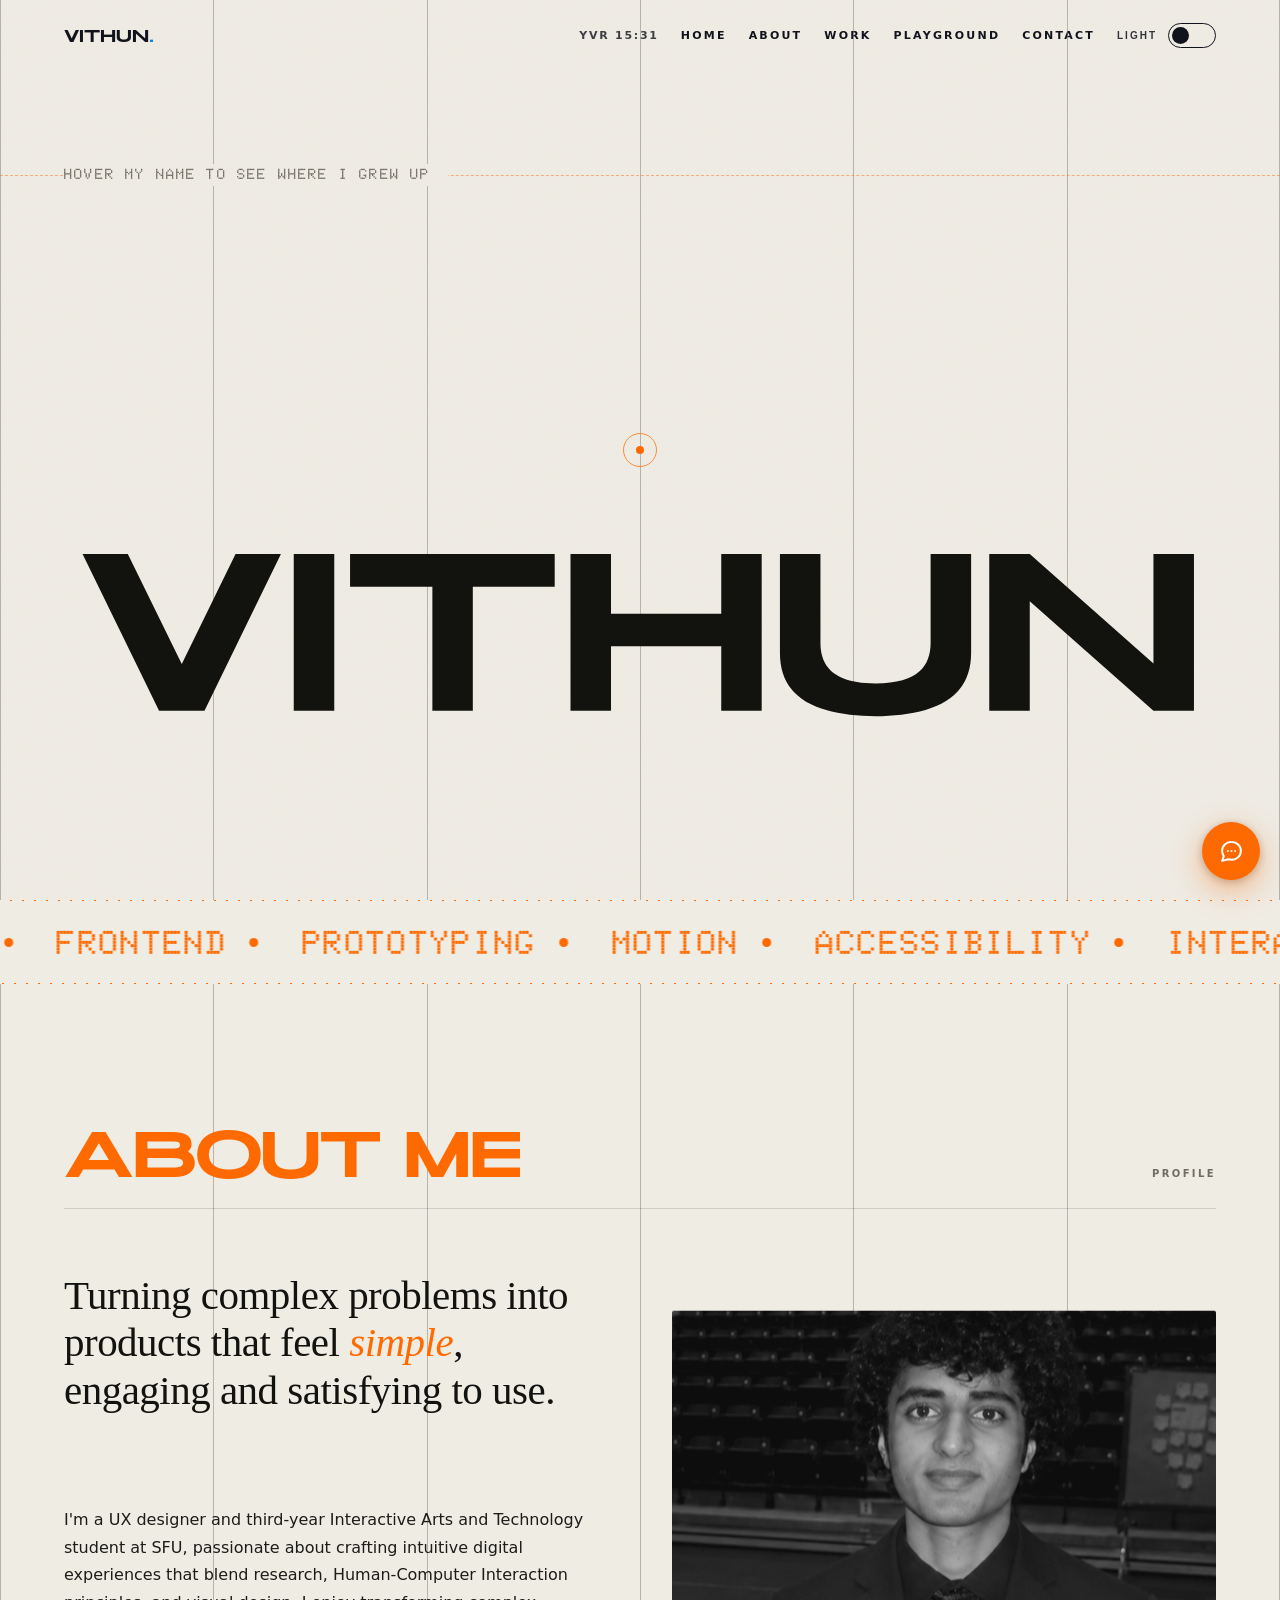
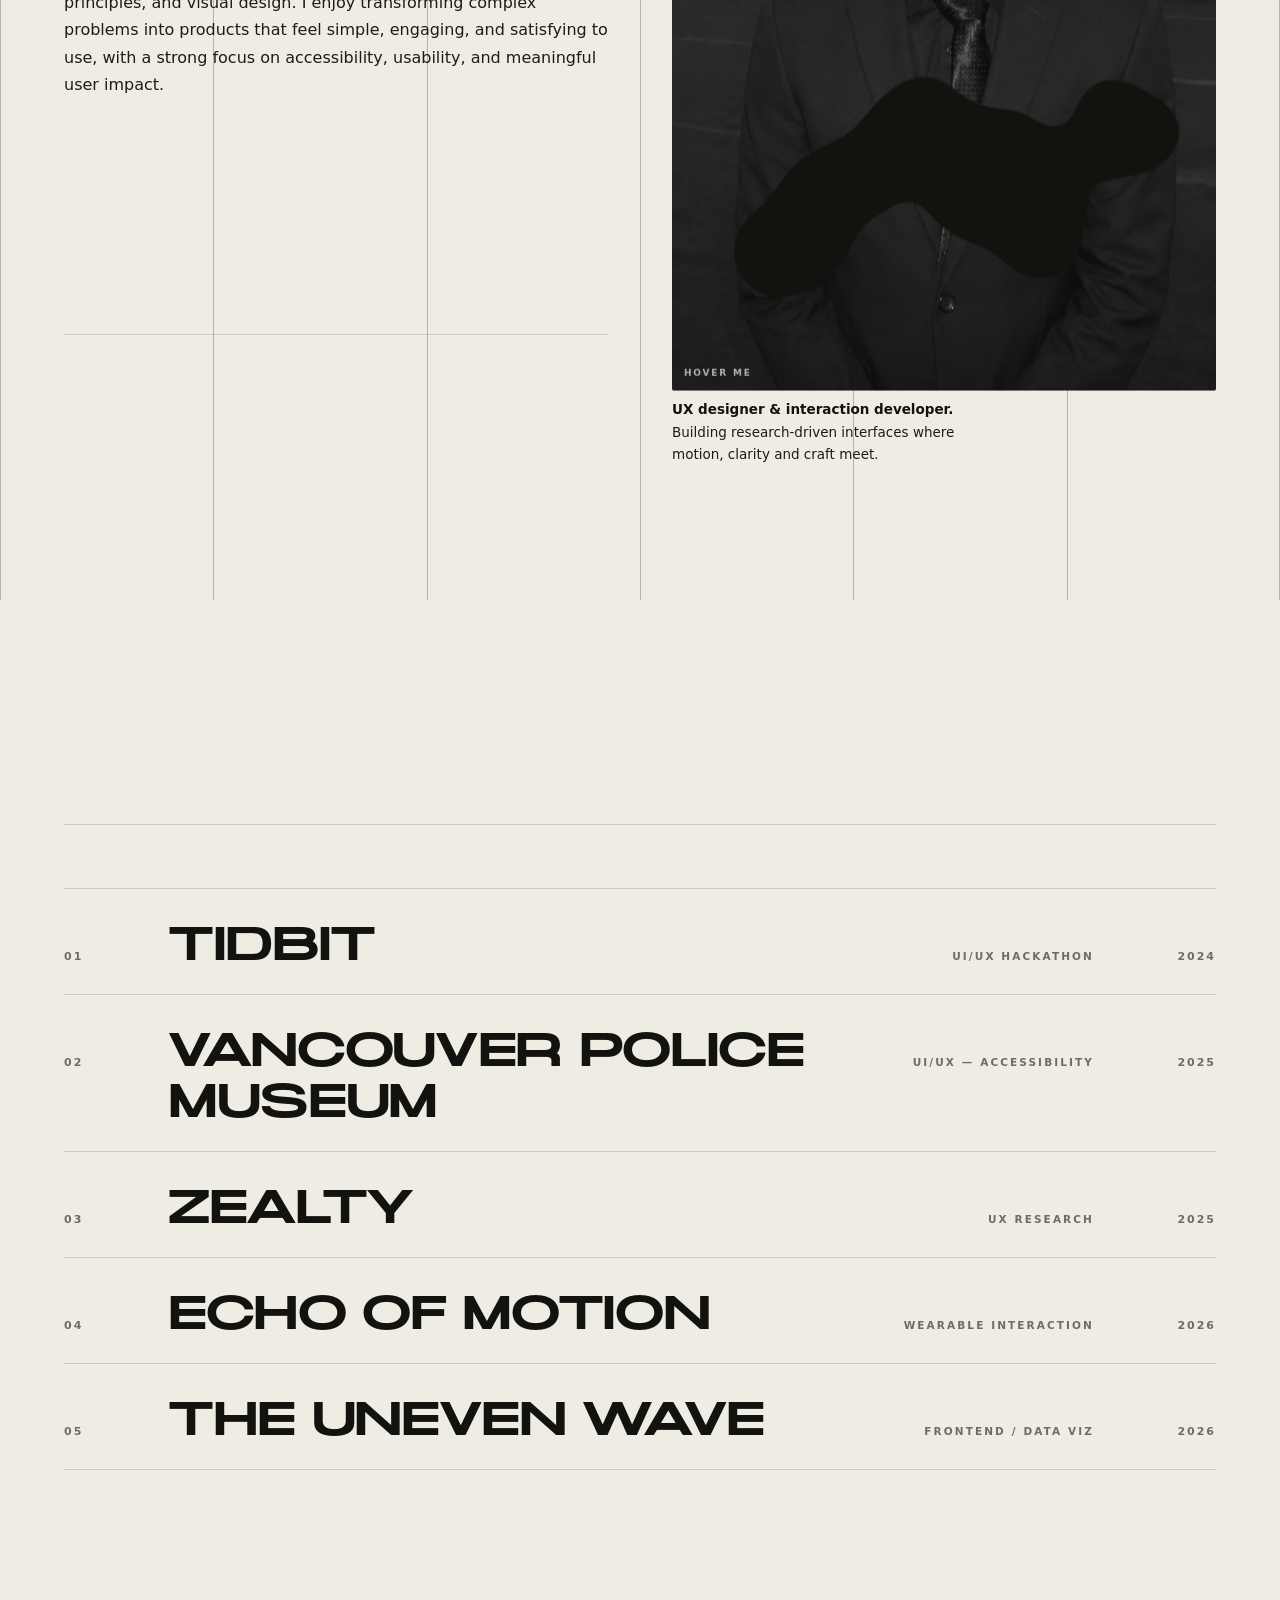
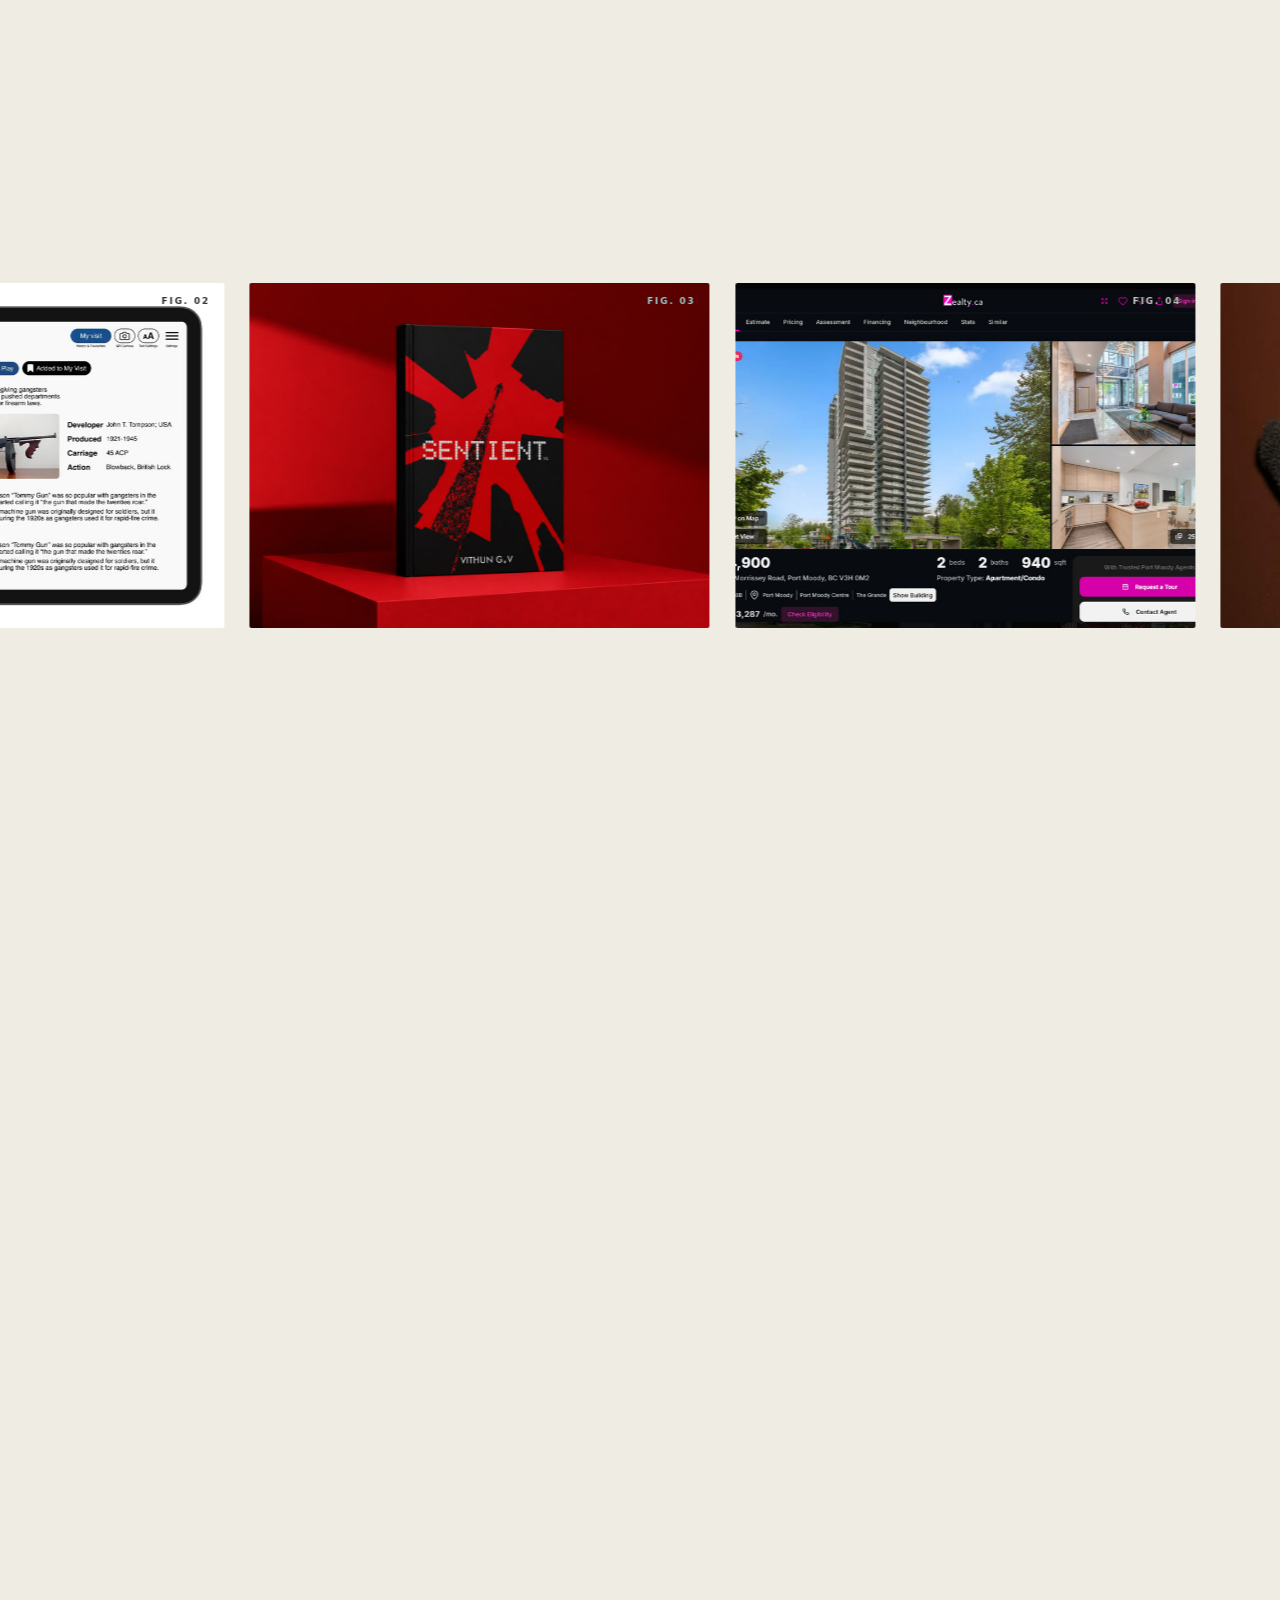
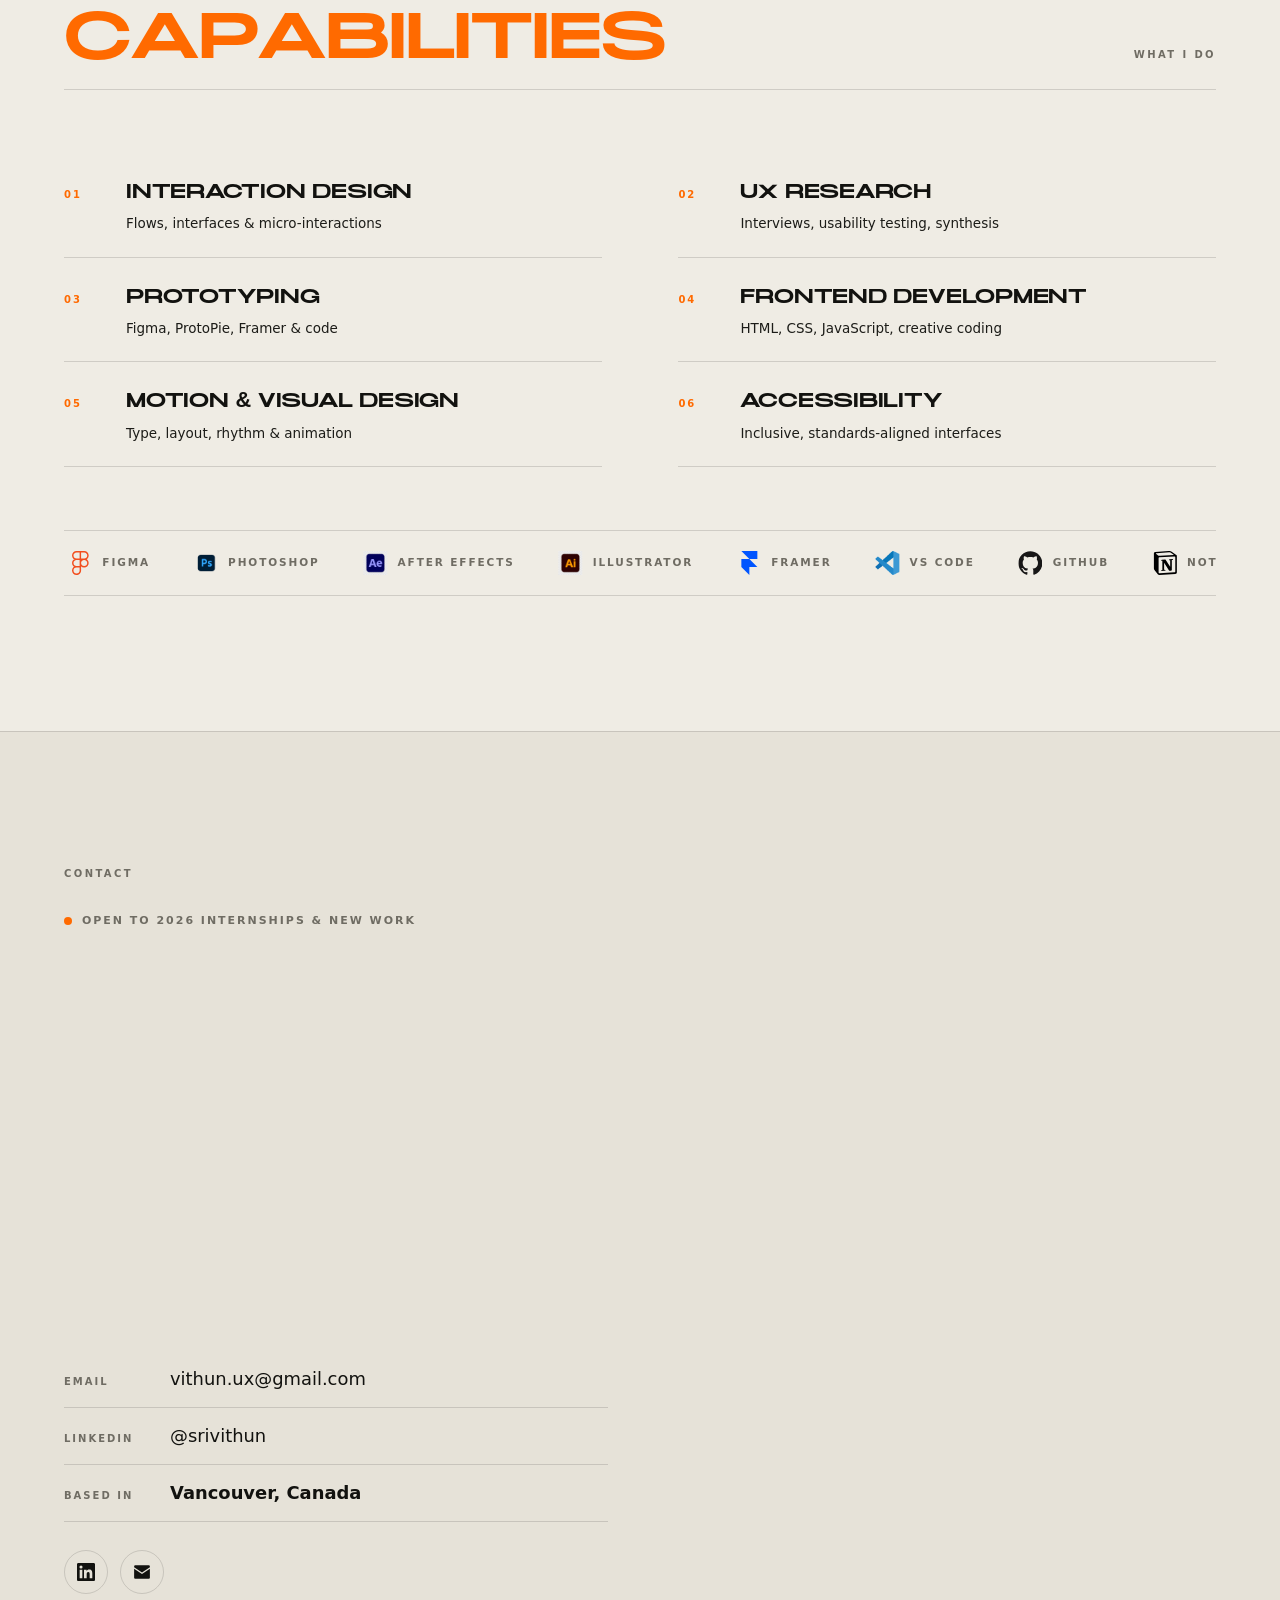
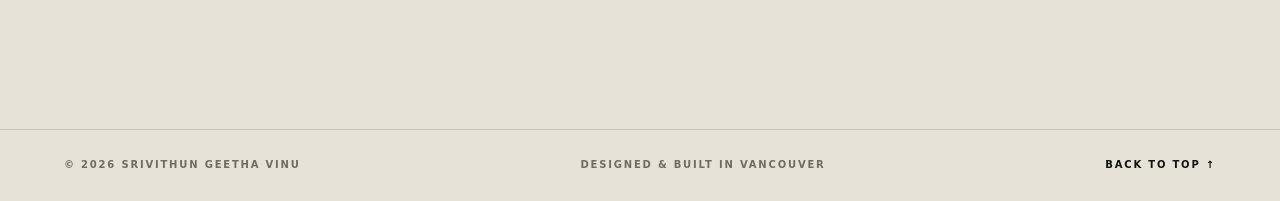
==== index.html @ 8908ad44 "Portfolio" ====
<!DOCTYPE html>
<html lang="en">
<head>
<meta charset="UTF-8">
<meta name="viewport" content="width=device-width,initial-scale=1,viewport-fit=cover">
<title>Vithun — UX Designer & Interaction Developer</title>
<meta name="description" content="Srivithun Geetha Vinu — UX designer and interaction developer based in Vancouver. Research-driven interfaces, motion, and frontend.">
<meta property="og:type" content="website">
<meta property="og:title" content="Vithun — UX Designer & Interaction Developer">
<meta property="og:description" content="Research-driven interfaces where motion, clarity and craft meet. Selected work, case studies and a short film.">
<meta property="og:image" content="th-VPMD.jpg">
<meta property="og:site_name" content="Vithun">
<meta name="twitter:card" content="summary_large_image">
<meta name="twitter:title" content="Vithun — UX Designer & Interaction Developer">
<meta name="twitter:description" content="Research-driven interfaces where motion, clarity and craft meet.">
<meta name="twitter:image" content="th-VPMD.jpg">
<link rel="preconnect" href="https://api.fontshare.com" crossorigin>
<link rel="preconnect" href="https://fonts.googleapis.com">
<link rel="preconnect" href="https://fonts.gstatic.com" crossorigin>
<link href="https://api.fontshare.com/v2/css?f[]=satoshi@400,500,700,900&f[]=zodiak@400,401&display=swap" rel="stylesheet">
<link href="https://fonts.googleapis.com/css2?family=Doto:wght@500;700;900&display=swap" rel="stylesheet">
<script>
/* Touch devices get the dedicated mobile build.
   Add ?force to the URL to stay on this build regardless (handy for previewing). */
if(!/[?&]force\b/.test(location.search)&&
   (matchMedia('(pointer:coarse)').matches||innerWidth<=760))location.replace('mobile.html'+location.hash);
</script>
<script src="motion.js"></script>
<script src="theme.js"></script>
<script src="softscroll.js"></script>
<script src="portrait-src.js"></script>
<script src="halftone.js" defer></script>
<!-- warm the sibling pages so the hop between them is as short as possible -->
<link rel="prefetch" href="about.html"><link rel="prefetch" href="work.html">
<style>
@font-face{font-family:'Humanism';src:url('fonts/humanism-bolddemo.otf') format('opentype');font-weight:700;font-display:swap}

:root{
  --paper:#EFECE4; --paper-2:#E6E2D8; --paper-3:#DCD7CB;
  --ink:#12120F; --ink-2:#1C1C18; --muted:#6F6C63;
  --rule:rgba(18,18,15,.14);
  --panel-bg:#12120F; --panel-fg:#EFECE4; --panel-rule:rgba(239,236,228,.16); --panel-muted:#8D8A80;
  --accent:#FF6A00; --accent-soft:rgba(255,106,0,.14); --orange:#FF6A00;
  --on-accent:#12120F;
  --ease:cubic-bezier(.16,1,.3,1);
  --ease-io:cubic-bezier(.65,0,.35,1);
  --pad:clamp(20px,5vw,88px);
}
html.dark{
  --paper:#111110; --paper-2:#171714; --paper-3:#232320;
  --ink:#EDEAE2; --ink-2:#D6D2C8; --muted:#8E8A80;
  --rule:rgba(237,234,226,.15);
  --panel-bg:#080807; --panel-fg:#EDEAE2; --panel-rule:rgba(237,234,226,.14); --panel-muted:#87847B;
}
html,body,section,footer,.ticker{transition:background-color .55s ease,color .55s ease}
*{margin:0;padding:0;box-sizing:border-box}
html{-webkit-text-size-adjust:100%}
/* NB: no `scroll-behavior:smooth` here — it fights the JS soft-scroll below,
   which sets the scroll position every frame, and causes drift/jitter.      */
html,body{transition:background-color .5s ease,color .5s ease}

/* ---------------- base ---------------- */
body{background:var(--paper);color:var(--ink);font-family:'Satoshi','Inter',system-ui,sans-serif;
  font-weight:500;line-height:1.45;-webkit-font-smoothing:antialiased;overflow-x:clip}
body.lock{overflow:hidden;padding-right:var(--sbw,0px)}
img{display:block;max-width:100%}
a{color:inherit;text-decoration:none}
::selection{background:var(--accent);color:#12120F}
section{position:relative}
footer{display:flex;flex-wrap:wrap;gap:18px;justify-content:space-between;
  padding:28px var(--pad);background:var(--paper-2);color:var(--muted);
  border-top:1px solid var(--rule)}
footer span{font-size:10px;letter-spacing:.18em;text-transform:uppercase;font-weight:700}
footer a{color:var(--ink)}

/* ---------------- playground shell ----------------
   Without this the panel has no position and no clip, so it renders inline at
   the top of the document and sits open over the hero for ever. */
#pg{position:fixed;inset:0;z-index:460;background:var(--paper);color:var(--ink);
  pointer-events:none;overflow:hidden;
  clip-path:inset(100% 0 0 0);
  transition:clip-path .72s cubic-bezier(.76,0,.24,1)}
#pg.on{clip-path:inset(0 0 0 0);pointer-events:auto}
#pgCanvas,.pg-top{opacity:0;transform:translateY(20px);
  transition:opacity .5s var(--ease),transform .65s var(--ease)}
#pg.on #pgCanvas,#pg.on .pg-top{opacity:1;transform:none;transition-delay:.14s}
@media (prefers-reduced-motion:reduce){html:not(.motion-full) #pg{transition:opacity .2s ease;clip-path:none;opacity:0}html:not(.motion-full) #pg.on{opacity:1}}

/* ---------------- menu shell ---------------- */
#menu{position:fixed;inset:0;z-index:390;background:var(--panel-bg);color:var(--panel-fg);
  display:flex;flex-direction:column;justify-content:center;gap:2px;
  padding:calc(var(--pad) + env(safe-area-inset-top)) var(--pad) var(--pad);
  clip-path:inset(0 0 100% 0);pointer-events:none;
  transition:clip-path .72s cubic-bezier(.76,0,.24,1)}
#menu a{display:flex;align-items:baseline;gap:16px;
  font-family:'Humanism',sans-serif;font-weight:700;text-transform:uppercase;
  font-size:clamp(38px,7vw,78px);line-height:1.04;letter-spacing:-.03em;
  opacity:0;transform:translateY(26px);
  transition:opacity .5s var(--ease),transform .6s var(--ease)}
#menu a em{font-style:normal;font-size:11px;letter-spacing:.2em;color:var(--accent);flex:none}

/* ---------------- ticker ----------------
   One row, not three: the three .tk tracks are siblings that have to sit side by
   side so the marquee can loop seamlessly. The dotted rules ride the same
   offset the script writes into --dotA / --dotB. */
.ticker{position:relative;display:flex;overflow:hidden;padding:18px 0;background:var(--paper);
  background-image:
    repeating-linear-gradient(90deg,var(--accent) 0 2px,transparent 2px 12px),
    repeating-linear-gradient(90deg,var(--accent) 0 2px,transparent 2px 12px);
  background-size:200% 1px,200% 1px;
  background-position:var(--dotA,0) top,var(--dotB,0) bottom;
  background-repeat:no-repeat}

/* ---------------- the city label beside the hero prompt ---------------- */
/* pushed to the far end of the row, so the rule runs between the prompt and
   the place rather than trailing off after both */
.fl-now{position:relative;z-index:2;margin-left:auto;background:var(--paper);padding:0 0 0 18px;
  font-family:'Satoshi','Inter',system-ui,sans-serif;font-weight:700;
  font-size:clamp(11px,1.05vw,14px);letter-spacing:.18em;text-transform:uppercase;color:var(--accent);
  white-space:nowrap;opacity:0;transform:translateY(4px);
  transition:opacity .45s var(--ease),transform .45s var(--ease)}
.fl-now.on{opacity:1;transform:none}

/* ---------------- headings: the per-letter rise ----------------
   splitLetters() wraps each word in .wd and each character in .ch with a
   staggered delay. The word is the mask; the letters climb out of it, so the
   heading itself must not also fade in as a block. */
.sec-head h2 .wd,.ct-big .wd{display:inline-block;overflow:hidden;vertical-align:top;white-space:nowrap}
.sec-head h2 .ch,.ct-big .ch{display:inline-block;transform:translateY(108%);
  transition:transform .9s var(--ease)}
.sec-head h2.rv,.ct-big.rv{opacity:1;transform:none}
.sec-head h2.rv.in .ch,.ct-big.rv.in .ch{transform:none}
@media (prefers-reduced-motion:reduce){html:not(.motion-full) .sec-head h2 .ch,html:not(.motion-full) .ct-big .ch{transform:none}}

/* ==========================================================================
   REBUILT. This block was lost to a bad regex during the colour-mode removal
   and has been written back from the surviving markup, the responsive
   overrides further down (which document the desktop values they replace),
   and the header rules that still existed verbatim in about.html.
   ========================================================================== */

/* ---------------- grain, cursor ---------------- */
#grain{position:fixed;inset:0;z-index:9500;pointer-events:none;opacity:.038;mix-blend-mode:multiply;
  background-image:url("data:image/svg+xml,%3Csvg xmlns='http://www.w3.org/2000/svg' width='140' height='140'%3E%3Cfilter id='n'%3E%3CfeTurbulence type='fractalNoise' baseFrequency='.85' numOctaves='3'/%3E%3C/filter%3E%3Crect width='140' height='140' filter='url(%23n)'/%3E%3C/svg%3E")}
html.dark #grain{mix-blend-mode:screen;opacity:.05}
#cur,#curRing{position:fixed;top:0;left:0;z-index:9600;pointer-events:none;border-radius:50%;
  will-change:transform}
#cur{width:8px;height:8px;background:var(--accent);
  transition:width .3s var(--ease),height .3s var(--ease),background .3s}
#curRing{width:34px;height:34px;border:1px solid var(--accent);opacity:.75;
  transition:width .45s var(--ease),height .45s var(--ease),opacity .3s,border-color .3s}
#cur.lg{width:12px;height:12px}
#curRing.lg{width:62px;height:62px;opacity:1}
#cur.txt{width:0;height:0}
#curRing.txt{width:74px;height:74px;background:var(--accent);border-color:transparent;opacity:1}
#curRing.txt::after{content:attr(data-t)}
#cur.txt::after{content:attr(data-t);position:absolute;left:50%;top:50%;transform:translate(-50%,-50%);
  font-size:10px;letter-spacing:.16em;text-transform:uppercase;font-weight:700;color:#12120F;
  mix-blend-mode:normal;white-space:nowrap}
@media (hover:none),(max-width:760px){#cur,#curRing{display:none}}

/* ---------------- preloader ---------------- */
#pre{position:fixed;inset:0;z-index:9800;background:var(--panel-bg);color:var(--panel-fg);
  display:flex;align-items:flex-end;justify-content:space-between;gap:clamp(16px,4vw,60px);
  padding:clamp(22px,5vw,60px);overflow:hidden;
  transition:clip-path .8s cubic-bezier(.76,0,.24,1),opacity .42s ease .3s}
#pre.done{clip-path:inset(0 0 100% 0);opacity:0;pointer-events:none}
/* The loader is the fill. Orange rises from the floor of the screen in step
   with the percentage, rather than a hairline creeping along the bottom.

   The type sits over it in the accent with mix-blend-mode:difference, which is
   what makes it invert as the fill passes: orange against the dark ground
   above the line, black against the orange below it. Difference of the accent
   with itself is black, and with the near-black panel it is very nearly the
   accent again, so one colour covers both states with no scripting. */
#preFill{position:absolute;left:0;right:0;bottom:0;height:0;background:var(--accent);z-index:0;
  transition:height .3s cubic-bezier(.3,.8,.35,1)}
#pre .pname,#pre .pct{position:relative;z-index:1;
  color:var(--accent);mix-blend-mode:difference}
/* Set enormous and allowed to run off both edges, so what you see while it
   loads is a fragment of letterforms rather than a word. */
#pre .pname{font-family:'Humanism',sans-serif;font-weight:700;text-transform:uppercase;
  font-size:clamp(96px,21vw,300px);line-height:.78;letter-spacing:-.045em;
  display:flex;overflow:hidden;
  margin-left:calc(var(--pad) * -1);margin-right:calc(var(--pad) * -1);
  white-space:nowrap}
#pre .pname span{display:inline-block;transform:translateY(106%);
  transition:transform .8s var(--ease)}
#pre.in .pname span{transform:none}
#pre .pct{font-family:'Humanism',sans-serif;font-weight:700;
  font-size:clamp(38px,8vw,96px);line-height:.9;letter-spacing:-.03em;
  font-variant-numeric:tabular-nums}

/* ---------------- header, nav, menu ---------------- */
header{position:fixed;top:0;left:0;right:0;z-index:400;display:flex;align-items:center;
  justify-content:space-between;padding:22px var(--pad);mix-blend-mode:difference;color:#fff}
header .brand{font-family:'Humanism',sans-serif;font-weight:700;font-size:19px;text-transform:uppercase;
  text-decoration:none;color:inherit}
header .brand i{color:var(--accent);font-style:normal}
.navr{display:flex;align-items:center;gap:22px}
.clock{font-size:11px;letter-spacing:.16em;text-transform:uppercase;font-weight:700;opacity:.8;font-variant-numeric:tabular-nums}
.navlink{font-size:11px;letter-spacing:.2em;text-transform:uppercase;font-weight:700;position:relative;
  padding:4px 0;text-decoration:none;color:inherit}
.navlink::after{content:"";position:absolute;left:0;bottom:0;width:0;height:1px;background:#fff;
  transition:width .45s var(--ease)}
.navlink:hover::after,.navlink[aria-current]::after{width:100%}
.tglbtn{display:inline-flex;align-items:center;gap:11px;background:none;border:none;
  padding:12px 8px 12px 12px;margin:-12px -8px -12px -12px;position:relative;z-index:2;
  cursor:pointer;color:inherit;transition:opacity .3s}
.tglbtn:hover{opacity:.65}
.tgl-mini{font-size:10px;letter-spacing:.2em;text-transform:uppercase;font-weight:700;opacity:.85}
.tgl{position:relative;display:block;width:48px;height:25px;border:1px solid currentColor;border-radius:20px;
  background:none;flex:none;overflow:hidden;transition:background .45s var(--ease)}
.tgl .knob{position:absolute;top:3px;left:3px;width:17px;height:17px;border-radius:50%;background:currentColor;
  transition:transform .55s cubic-bezier(.5,1.6,.4,1),width .3s var(--ease)}
.tglbtn:active .tgl .knob{width:24px}
html.dark .tgl .knob{transform:translateX(23px)}
html.dark .tglbtn:active .tgl .knob{transform:translateX(16px)}
.tgl-row{display:flex;align-items:center;justify-content:space-between;width:100%;margin-top:34px;
  padding-top:22px;border-top:1px solid var(--panel-rule);font-size:11px;letter-spacing:.2em;
  text-transform:uppercase;font-weight:700;color:var(--panel-fg);
  opacity:0;transform:translateY(18px);transition:opacity .5s var(--ease) .42s,transform .6s var(--ease) .42s}
#burger{display:none;width:30px;height:22px;position:relative;background:none;border:none;cursor:pointer;
  padding:0;color:inherit}
#burger span{position:absolute;left:0;right:0;height:1.5px;background:currentColor;
  transition:transform .5s var(--ease)}
#burger span:nth-child(1){top:7px}
#burger span:nth-child(2){bottom:7px}
body.menu-open #burger span:nth-child(1){transform:translateY(6px) rotate(45deg)}
body.menu-open #burger span:nth-child(2){transform:translateY(-6px) rotate(-45deg)}
body.menu-open #menu{clip-path:inset(0 0 0 0);pointer-events:auto}
body.menu-open #menu a{opacity:1;transform:none}
body.menu-open #menu a:nth-child(1){transition-delay:.16s}
body.menu-open #menu a:nth-child(2){transition-delay:.23s}
body.menu-open #menu a:nth-child(3){transition-delay:.3s}
body.menu-open #menu a:nth-child(4){transition-delay:.37s}
body.menu-open #menu a:nth-child(5){transition-delay:.44s}
body.menu-open #menu .tgl-row{opacity:1;transform:none}

/* ---------------- reveal ---------------- */
.rv{opacity:0;transform:translateY(30px);transition:opacity .9s var(--ease),transform .9s var(--ease)}
.rv.in{opacity:1;transform:none}
.rv-d1{transition-delay:.09s}.rv-d2{transition-delay:.18s}.rv-d3{transition-delay:.27s}

/* ---------------- hero ---------------- */
.hero{position:relative;min-height:100svh;display:flex;flex-direction:column;justify-content:flex-start;
  padding:clamp(110px,17vh,200px) var(--pad) clamp(46px,10vh,110px);overflow:hidden}
.namewrap{margin-top:auto}
.gridlines{position:absolute;inset:0;display:grid;grid-template-columns:repeat(6,1fr);pointer-events:none;z-index:0}
/* An absolutely positioned box paints above inline content that is not itself
   positioned, which is why the rules were sitting on top of the text. Lifting
   the content into its own layer puts them back underneath. */
.sec>*:not(.gridlines),.hero>*:not(.gridlines){position:relative;z-index:1}
/* The rules are drawn, not decorated. Each column carries a solid hairline that
   scales down from the top the first time it is seen — the hero's on load, the
   About section's as it arrives — so they read as being ruled onto the page
   rather than sitting there or sliding about. They take the ink, so they turn
   over with the theme. */
.gridlines i{position:relative;overflow:hidden;
  --gl:color-mix(in oklab,var(--ink) 26%,transparent)}
.gridlines i::after,.gridlines i:last-child::before{
  content:"";position:absolute;top:0;bottom:0;width:1px;background:var(--gl);
  transform:scaleY(0);transform-origin:top;
  transition:transform 2s cubic-bezier(.22,.85,.24,1)}
.gridlines i::after{left:0}
.gridlines i:last-child::before{right:0}
/* the columns are ruled left to right, a beat apart */
.gridlines i:nth-child(1)::after{transition-delay:0s}
.gridlines i:nth-child(2)::after{transition-delay:.12s}
.gridlines i:nth-child(3)::after{transition-delay:.24s}
.gridlines i:nth-child(4)::after{transition-delay:.36s}
.gridlines i:nth-child(5)::after{transition-delay:.48s}
.gridlines i:nth-child(6)::after{transition-delay:.6s}
.gridlines i:last-child::before{transition-delay:.72s}

/* the hero draws once the loader has cleared. #heroLines.in is the hook the
   script sets; body.lines-in lands at the same moment and is kept as a belt */
#heroLines.in i::after,#heroLines.in i:last-child::before,
body.lines-in .hero .gridlines i::after,
body.lines-in .hero .gridlines i:last-child::before{transform:scaleY(1)}

/* and About picks the same lines up and carries them down its own section */
#about .gridlines.rv{opacity:1;transform:none}
#about .gridlines.rv.in i::after,
#about .gridlines.rv.in i:last-child::before{transform:scaleY(1)}

@supports not (color:color-mix(in oklab,red 50%,blue)){
  .gridlines i{--gl:var(--rule)}
}
@media (prefers-reduced-motion:reduce){html:not(.motion-full) .gridlines i::after,html:not(.motion-full) .gridlines i:last-child::before{transition:none;transform:scaleY(1)}}
@supports not (color:color-mix(in oklab,red 50%,blue)){
  .gridlines i{--gl:var(--rule)}
}
@media (prefers-reduced-motion:reduce){html:not(.motion-full) .gridlines i{animation:none}}
/* The clip rises up its own column, and sinks back down on the way out. Slower
   leaving than arriving on purpose: a city appearing should feel quick, a city
   leaving should not snap off.

   Two things stop it reading as a rigid panel on rails. The curve is a long
   ease-out rather than the site's usual snappy one, and the footage inside
   counter-moves: the frame travels up while the picture inside it settles
   downward, which is what makes a reveal feel like it has weight.        */
.gl-img{position:absolute;inset:0;opacity:0;transform:translateY(100%);
  transition:transform .82s cubic-bezier(.19,.86,.22,1),
             opacity .42s cubic-bezier(.19,.86,.22,1)}
.gl-img video,.gl-img.blank{transform:translateY(-14%) scale(1.06);
  transition:transform .95s cubic-bezier(.19,.86,.22,1)}
.gridlines i.show .gl-img{opacity:1;transform:translateY(0);
  transition:transform .62s cubic-bezier(.19,.86,.22,1),
             opacity .26s cubic-bezier(.19,.86,.22,1)}
.gridlines i.show .gl-img video,.gridlines i.show .gl-img.blank{
  transform:translateY(0) scale(1.02);
  transition:transform .78s cubic-bezier(.19,.86,.22,1)}
.gl-inner{position:absolute;inset:0;display:block;overflow:hidden}
.gl-img video{width:100%;height:100%;object-fit:cover;display:block;filter:saturate(.9) contrast(1.02)}
.gl-img.blank{background:var(--pc,var(--paper-3))}
.hero .flight{position:relative;z-index:2;height:44px;display:flex;align-items:center;
  margin-bottom:14px}
/* full bleed: it breaks the page padding on both sides so the rule reaches
   both edges of the screen rather than stopping at the text column */
.fl-track{position:absolute;left:calc(var(--pad) * -1);right:calc(var(--pad) * -1);top:50%;height:0;
  border-top:1px dashed color-mix(in oklab,var(--accent) 48%,transparent);
  transform:scaleX(0);transform-origin:left;transition:transform 1.4s var(--ease) .3s}
@supports not (color:color-mix(in oklab,red 50%,blue)){.fl-track{border-top-color:var(--accent)}}
body.lines-in .fl-track{transform:scaleX(1)}
.fl-tag{position:relative;z-index:2;background:var(--paper);padding-right:18px;
  font-family:'Doto','Courier New',monospace;font-weight:900;
  font-size:clamp(12px,1.15vw,16px);letter-spacing:.08em;text-transform:uppercase;color:var(--muted);
  transition:opacity .45s var(--ease)}
.fl-tag.dim{opacity:0}
.namewrap{position:relative;z-index:2;width:100%}
#nameSvg{display:block;width:100%;height:auto;overflow:visible}
.nametext{font-family:'Humanism',sans-serif;font-weight:700;fill:var(--ink);
  font-size:170px;letter-spacing:-.02em}
.nametext tspan{transition:fill .45s var(--ease),opacity .6s var(--ease),transform .8s var(--ease);
  transform-box:fill-box;transform-origin:50% 100%}
.namewrap.intro .nametext tspan{opacity:0;transform:translateY(28%)}
.namewrap.intro.pop .nametext tspan{opacity:1;transform:none}
.namewrap.picking .nametext tspan{opacity:.3}
.nametext tspan.hot{opacity:1;fill:var(--accent)}
/* Not a grid. fit() measures each glyph's own box and writes left/width onto
   these buttons, so they have to be absolutely placed. As six equal columns
   they only lined up with a letter here and there, which is why hovering
   worked at the edges and the middle and nowhere else.               */
.hitrow{position:absolute;inset:0;z-index:3}
.hitrow .hit{position:absolute;background:none;border:none;padding:0;margin:0;cursor:pointer;
  -webkit-appearance:none;appearance:none}
.hitrow .hit:focus-visible{outline:3px solid var(--accent);outline-offset:-3px;border-radius:2px}

/* ---------------- ticker ---------------- */
.ticker span{display:inline-flex;align-items:center;gap:22px;
  font-family:'Doto','Courier New',monospace;font-weight:900;color:var(--accent);
  text-transform:uppercase;font-size:clamp(20px,2.6vw,34px);padding:0 22px;
  white-space:nowrap;letter-spacing:.04em}
.ticker span::after{content:"";width:9px;height:9px;border-radius:50%;background:var(--accent);flex:none}
.tk{display:flex;flex:none;will-change:transform}

/* ---------------- section frame ---------------- */
.sec{position:relative;padding:clamp(90px,15vh,180px) var(--pad)}
.sec-head{display:flex;align-items:baseline;justify-content:space-between;gap:24px;
  border-bottom:1px solid var(--rule);padding-bottom:22px;margin-bottom:clamp(40px,7vh,80px)}
.sec-head h2{font-family:'Humanism',sans-serif;font-weight:700;text-transform:uppercase;
  font-size:clamp(30px,6vw,74px);line-height:.9;letter-spacing:-.03em;color:var(--accent)}
.lbl{font-size:10px;letter-spacing:.24em;text-transform:uppercase;font-weight:700;color:var(--muted);
  flex:none}

/* ---------------- about ---------------- */
.abt-grid{display:grid;grid-template-columns:1fr 1fr;gap:clamp(30px,5vw,74px);align-items:stretch}
.abt-copy{display:flex;flex-direction:column}
.abt-copy .statement{font-family:'Zodiak','Times New Roman',serif;font-weight:400;
  font-size:clamp(26px,3.2vw,46px);line-height:1.16;margin-bottom:38px;max-width:26ch;
  letter-spacing:-.012em}
.abt-copy .statement em{font-style:italic;color:var(--accent)}
/* auto margins above the first paragraph and above the figures split the free
   space evenly, so the small copy sits centred between the two */
.abt-copy p{font-size:clamp(16px,1.25vw,19px);line-height:1.72;color:var(--ink-2);margin-bottom:22px;
  max-width:62ch}
.abt-copy p:first-of-type{margin-top:auto}
.abt-right{max-width:none}
.abt-lede{margin-top:22px;font-size:13.5px;line-height:1.65;color:var(--ink-2);max-width:34ch}
.abt-lede b{color:var(--ink)}
.figwrap{position:relative;overflow:hidden;border-radius:2px;background:var(--paper-3);aspect-ratio:4/5;
  cursor:pointer;will-change:transform}
.figwrap svg{position:absolute;left:0;right:0;top:-28%;width:100%;height:128%;display:block;will-change:transform}
/* The dot screen reads best as light dots on a dark ground, so it holds that
   in light mode too rather than flipping to dark-on-cream. */
#figDotRect{fill:var(--panel-bg)}
#figDotWrap{opacity:0}
#figDotWrap.ready{opacity:1}
#figDotWrap foreignObject{overflow:visible}
#figDotCv{display:block;width:400px;height:500px}
#figDotWrap.ready ~ #figInv{opacity:0}
#figBase{filter:grayscale(1) brightness(1.06) contrast(.9)}
#figInv{filter:grayscale(1) invert(1) brightness(1.04) contrast(.9)}
.figwrap .hint{position:absolute;left:12px;bottom:11px;z-index:3;font-size:9px;letter-spacing:.2em;
  text-transform:uppercase;font-weight:700;color:#fff;mix-blend-mode:difference;opacity:.75;
  pointer-events:none;transition:opacity .4s}
.figwrap:hover .hint{opacity:0}
.figcap{display:flex;justify-content:space-between;margin-top:10px;font-size:10px;letter-spacing:.18em;
  text-transform:uppercase;color:var(--muted);font-weight:700}
/* margin-top:auto drops these to the foot of the copy column, so they fill the
   gap under the paragraphs instead of sitting tight against them */
.facts{display:grid;grid-template-columns:repeat(3,1fr);gap:clamp(18px,3vw,44px);
  margin-top:auto;padding-top:34px;border-top:1px solid var(--rule)}
.fact b{display:block;font-family:'Humanism',sans-serif;font-weight:700;
  font-size:clamp(38px,4.8vw,68px);line-height:.9;letter-spacing:-.025em;
  color:var(--accent);margin-bottom:11px}
.fact span{display:block;font-size:10px;letter-spacing:.2em;text-transform:uppercase;
  color:var(--muted);font-weight:700;line-height:1.5}

/* ---------------- work list ---------------- */
.wlist{border-top:1px solid var(--rule);transition:opacity .4s ease}
.wrow{position:relative;display:grid;grid-template-columns:78px 1fr auto 96px;gap:26px;align-items:baseline;
  padding:clamp(22px,3vh,34px) 0;border-bottom:1px solid var(--rule);text-decoration:none;color:inherit;
  transition:color .4s var(--ease)}
.swipe{position:absolute;left:calc(var(--pad) * -1);right:calc(var(--pad) * -1);top:0;bottom:0;z-index:0;
  background:var(--pc,var(--accent));opacity:0;transform:scaleY(.4);transform-origin:bottom;
  transition:opacity .5s var(--ease),transform .5s var(--ease)}
/* the row fills with the project's own colour and the type is knocked out of
   it in the page's ink, so it flips with the theme */
.wrow.hot .swipe,.wrow.kbon .swipe{opacity:1;transform:none}
/* --pcink is worked out per project from its own colour, so the title is
   legible on its own fill in either theme rather than following the page ink
   and going pale-on-pale in dark mode. */
.wrow.hot,.wrow.kbon{color:var(--pcink,#12120F)}
.wrow.hot .wnum,.wrow.hot .wcat,.wrow.hot .wyear,
.wrow.kbon .wnum,.wrow.kbon .wcat,.wrow.kbon .wyear{color:inherit;opacity:.72}
.wrow>*:not(.swipe){position:relative;z-index:1}
.wnum{font-size:11px;letter-spacing:.2em;font-weight:700;color:var(--muted)}
.wname{font-family:'Humanism',sans-serif;font-weight:700;text-transform:uppercase;
  font-size:clamp(26px,4.2vw,58px);line-height:.95;letter-spacing:-.025em;
  transition:color .4s var(--ease),transform .5s var(--ease)}
.wrow.hot .wname,.wrow.kbon .wname{color:inherit}
.wcat{font-size:10.5px;letter-spacing:.2em;text-transform:uppercase;font-weight:700;color:var(--muted)}
.wyear{font-size:11px;letter-spacing:.18em;font-weight:700;color:var(--muted);text-align:right}
.wmob{display:none}
.wlist.kbdim .wrow:not(.kbon){opacity:.42}
/* a pale project colour cannot carry the title on its own, so it is pulled
   toward the ink until it can. Named by the builder via isLight(). */
/* --pcink already handles the pale ones, so lightbg needs no override */
#wfloat{position:fixed;top:0;left:0;z-index:320;width:clamp(200px,20vw,300px);aspect-ratio:4/3;
  pointer-events:none;opacity:0;overflow:hidden;border-radius:3px;
  box-shadow:0 30px 70px rgba(0,0,0,.3);transition:opacity .4s ease;will-change:transform}
#wfloat.on{opacity:1}
#wfloatImg{width:100%;height:100%;object-fit:cover;display:block}

/* ---------------- horizontal gallery ---------------- */
.hscroll{position:relative;height:340vh}
.hstick{position:sticky;top:0;height:100svh;display:flex;align-items:center;overflow:hidden}
.htrack{display:flex;gap:clamp(16px,2vw,34px);padding:0 var(--pad);will-change:transform}
.hitem{position:relative;flex:none;width:min(38vw,460px);margin:0;overflow:hidden;border-radius:2px;
  background:var(--paper-3)}
.hitem img{width:100%;aspect-ratio:4/3;object-fit:cover;display:block;
  transition:transform 1s var(--ease),filter .5s var(--ease)}
.hitem.hot img{transform:scale(1.04)}
.hcap{position:absolute;left:0;right:0;bottom:0;padding:16px;z-index:2;
  font-size:11px;letter-spacing:.18em;text-transform:uppercase;font-weight:700;color:#fff;
  background:linear-gradient(transparent,rgba(0,0,0,.62));
  opacity:0;transform:translateY(8px);transition:opacity .4s var(--ease),transform .5s var(--ease)}
.hitem.hot .hcap{opacity:1;transform:none}
.hitem b{position:absolute;top:12px;right:14px;z-index:2;font-size:9px;letter-spacing:.2em;
  text-transform:uppercase;color:#fff;mix-blend-mode:difference;opacity:.8}

/* ---------------- capabilities ---------------- */
.cap-grid{display:grid;grid-template-columns:1fr 1fr;gap:0 clamp(30px,6vw,90px)}
.caprow{display:grid;grid-template-columns:44px 1fr;gap:6px 18px;align-items:baseline;
  padding:22px 0;border-bottom:1px solid var(--rule)}
.caprow em{font-style:normal;font-size:10px;letter-spacing:.2em;font-weight:700;color:var(--accent)}
.caprow h4{font-family:'Humanism',sans-serif;font-weight:700;text-transform:uppercase;
  font-size:clamp(17px,1.7vw,24px);letter-spacing:-.01em}
.caprow p{grid-column:2;font-size:13.5px;line-height:1.65;color:var(--ink-2);max-width:46ch}
.toolbar{margin-top:clamp(40px,7vh,80px);display:flex;overflow:hidden;
  border-top:1px solid var(--rule);border-bottom:1px solid var(--rule);padding:20px 0}
.tool{display:inline-flex;align-items:center;gap:10px;padding:0 22px;white-space:nowrap;flex:none}
.tool img{width:24px;height:24px;object-fit:contain;display:block}
.tool span{font-size:10.5px;letter-spacing:.18em;text-transform:uppercase;font-weight:700;color:var(--muted)}

/* ---------------- contact ---------------- */
/* these used to be a permanently dark panel, so light mode ended on a black
   block. They read from the page palette now and turn over with it. */
.sec.contact{background:var(--paper-2);color:var(--ink);border-top:1px solid var(--rule)}
.sec.contact .lbl{color:var(--muted)}
.avail{display:inline-flex;align-items:center;gap:10px;font-size:11px;letter-spacing:.18em;
  text-transform:uppercase;font-weight:700;color:var(--muted);margin-bottom:22px}
.avail .dot{width:8px;height:8px;border-radius:50%;background:var(--accent);flex:none;
  animation:pulseDot 2.4s ease-in-out infinite}
@keyframes pulseDot{0%,100%{opacity:1;transform:scale(1)}50%{opacity:.45;transform:scale(.78)}}
.ct-big{font-family:'Humanism',sans-serif;font-weight:700;text-transform:uppercase;
  font-size:clamp(46px,10vw,132px);line-height:.88;letter-spacing:-.035em;
  margin-bottom:clamp(40px,7vh,80px)}
.ct-big em{font-style:normal;color:var(--accent)}
.ct-grid{display:grid;grid-template-columns:1fr 1fr;gap:clamp(26px,5vw,70px)}
.ct-line{display:flex;align-items:baseline;gap:18px;padding:15px 0;
  border-bottom:1px solid var(--rule)}
.ct-line span{flex:none;width:88px;font-size:10px;letter-spacing:.2em;text-transform:uppercase;
  font-weight:700;color:var(--muted)}
.ct-line a,.ct-line b{font-size:clamp(15px,1.4vw,19px);color:var(--ink);text-decoration:none;
  transition:color .3s}
.ct-line a:hover{color:var(--accent)}
.socials{display:flex;gap:12px;margin-top:28px}
.soc{width:44px;height:44px;border:1px solid var(--rule);border-radius:50%;
  display:flex;align-items:center;justify-content:center;transition:background .35s,border-color .35s}
.soc svg{width:18px;height:18px;fill:var(--ink)}
.soc:hover{background:var(--accent);border-color:var(--accent)}
.soc:hover svg{fill:#12120F}
#pgCanvas{position:absolute;inset:0;touch-action:none;cursor:grab;overflow:hidden}
#pgCanvas.grabbing{cursor:grabbing}
#pgWorld{position:absolute;inset:0;transform-origin:50% 50%;will-change:transform}
.pgtile{position:absolute;top:0;left:0;will-change:transform}
.pgtile.far{z-index:1}.pgtile.mid{z-index:2}.pgtile.near{z-index:3}
.pgtile.far .pgtile-in{opacity:.72}
.pgtile.mid .pgtile-in{opacity:.9}
/* short-film panel */
.play{position:absolute;left:50%;top:50%;transform:translate(-50%,-50%);z-index:3;width:48px;height:48px;
  border-radius:50%;background:rgba(10,10,8,.5);-webkit-backdrop-filter:blur(4px);backdrop-filter:blur(4px);
  border:1px solid rgba(255,255,255,.5);transition:transform .45s var(--ease),background .35s}
.play::after{content:"";position:absolute;left:52%;top:50%;transform:translate(-50%,-50%);
  border-left:13px solid #fff;border-top:8px solid transparent;border-bottom:8px solid transparent}
.play.big{width:74px;height:74px}
.play.big::after{border-left-width:20px;border-top-width:12px;border-bottom-width:12px}
/* inside a preview the play badge is the button, so it has to take clicks itself */
.prevcard .play.big{pointer-events:auto;cursor:pointer;display:block;
  transition:transform .35s var(--ease),background .3s}
.prevcard .play.big:hover{transform:translate(-50%,-50%) scale(1.09);background:var(--accent)}
.pgtile.film:hover .play{transform:translate(-50%,-50%) scale(1.12);background:var(--accent)}
.prevcard.filmcard .go{display:inline-flex;align-items:center;text-decoration:none}
/* novel panel */
.prevcard.bookcard .shot{background:#14121c;display:flex;flex-direction:column;justify-content:center;
  gap:12px;padding:20px;overflow:auto}
.prevcard.bookcard .shot figure{display:flex;flex-direction:column;gap:7px}
.prevcard.bookcard .shot img{width:100%;height:auto;object-fit:contain;border-radius:2px;
  box-shadow:0 14px 34px rgba(0,0,0,.5)}
.prevcard.bookcard .shot figcaption{font-size:8.5px;letter-spacing:.2em;text-transform:uppercase;
  font-weight:700;color:rgba(255,255,255,.42)}
.prevcard.bookcard .synopsis{max-height:30vh;overflow:auto;padding-right:6px}
.prevcard.bookcard .synopsis p{font-size:13.5px;line-height:1.62}
.prevcard.bookcard .synopsis p+p{margin-top:11px}
.prevcard.bookcard .covernote{font-size:11px;line-height:1.5;color:var(--panel-fg);opacity:.75;
  border-left:2px solid var(--pc,var(--accent));padding-left:11px;max-height:none;overflow:visible}
.soon{display:inline-flex;align-items:center;gap:10px;margin-top:6px;align-self:flex-start;
  border:1px solid var(--panel-rule);border-radius:60px;padding:12px 22px;
  font-size:10px;letter-spacing:.16em;text-transform:uppercase;font-weight:700;color:var(--panel-fg)}
.soon i{width:7px;height:7px;border-radius:50%;background:var(--pc,var(--accent));flex:none}
.pgtile-in{position:relative;width:100%;height:100%;overflow:hidden;border-radius:3px;background:var(--paper-3);
  transition:transform .55s var(--ease),box-shadow .55s var(--ease),opacity .5s var(--ease);will-change:transform}
.pgtile img{width:100%;height:100%;object-fit:cover;display:block;filter:saturate(1.06);
  transition:filter .6s var(--ease),transform 1s var(--ease);transform:scale(1.05)}
.pgtile-meta{position:absolute;left:12px;bottom:11px;right:12px;z-index:2;opacity:0;transform:translateY(8px);
  transition:opacity .45s var(--ease),transform .45s var(--ease)}
.pgtile-meta b{display:block;font-family:'Humanism',sans-serif;font-weight:700;text-transform:uppercase;
  font-size:14px;letter-spacing:.02em;color:#fff;line-height:1.1}
.pgtile-meta span{display:block;margin-top:3px;font-size:9px;letter-spacing:.2em;text-transform:uppercase;
  font-weight:700;color:var(--accent)}
.pgtile-in::after{content:"";position:absolute;inset:0;background:linear-gradient(transparent 45%,rgba(0,0,0,.72));
  opacity:0;transition:opacity .45s var(--ease);pointer-events:none}
@media (hover:hover){
  .pgtile:hover .pgtile-in{transform:scale(1.03);box-shadow:0 30px 60px rgba(0,0,0,.35);opacity:1}
  .pgtile:hover img{filter:saturate(1.18) contrast(1.04);transform:scale(1)}
  .pgtile:hover .pgtile-meta{opacity:1;transform:none}
  .pgtile:hover .pgtile-in::after{opacity:1}
}
.pg-top{position:absolute;top:22px;left:var(--pad);right:var(--pad);display:flex;justify-content:space-between;
  align-items:flex-start;gap:20px;z-index:3;pointer-events:none}
.pg-top h4{font-family:'Doto','Courier New',monospace;font-weight:900;color:var(--accent);font-size:clamp(15px,2vw,24px);
  letter-spacing:.06em;text-transform:uppercase;line-height:1.2}
.pg-top p{font-size:10px;letter-spacing:.2em;text-transform:uppercase;color:var(--muted);font-weight:700;text-align:right;line-height:2}
/* difference blending keeps it readable over whatever tile is passing under it */
/* The outer button owns the magnet and nothing else: a hover rule or an entrance
   animation writing transform here would overwrite the offset every frame, which
   is exactly why it refused to follow the cursor. The ring, the cross and the
   spin all live on the inner element, and the orange fill sits underneath in
   normal blending so it reads as orange rather than being inverted.        */
.pg-x{position:absolute;top:14px;right:calc(var(--pad) - 8px);z-index:5;width:60px;height:60px;
  border:none;background:none;border-radius:50%;padding:0;cursor:pointer;pointer-events:none;
  transform:translate3d(var(--mx,0px),var(--my,0px),0);will-change:transform}
#pg.on .pg-x{pointer-events:auto}   /* only clickable while the playground is open — it used to sit
                                       invisibly over the header and swallow clicks on the theme switch */
.pg-x::before{content:"";position:absolute;inset:6px;border-radius:50%;background:var(--accent);
  opacity:0;transform:scale(.7);
  transition:opacity .32s ease,transform .5s cubic-bezier(.22,1.3,.36,1)}
.pg-x:hover::before{opacity:1;transform:scale(1)}
.pg-x i{position:absolute;inset:6px;border-radius:50%;border:1px solid var(--rule);
  mix-blend-mode:difference;color:#fff;
  transition:transform .5s var(--ease),border-color .32s ease}
.pg-x:hover i{transform:rotate(90deg);border-color:transparent}
.pg-x i::before,.pg-x i::after{content:"";position:absolute;left:50%;top:50%;width:17px;height:1.5px;
  margin:-.75px 0 0 -8.5px;background:currentColor}
.pg-x i::before{transform:rotate(45deg)}.pg-x i::after{transform:rotate(-45deg)}

/* project preview card */
#pgPrev{position:absolute;inset:0;z-index:8;display:flex;align-items:center;justify-content:center;
  padding:var(--pad);opacity:0;pointer-events:none;transition:opacity .4s ease}
#pgPrev.on{opacity:1;pointer-events:auto}
#pgPrev .scrim{position:absolute;inset:0;background:var(--paper);opacity:0;
  -webkit-backdrop-filter:blur(0px);backdrop-filter:blur(0px);
  transition:opacity .5s ease,backdrop-filter .6s ease,-webkit-backdrop-filter .6s ease}
#pgPrev.on .scrim{opacity:.8;-webkit-backdrop-filter:blur(7px);backdrop-filter:blur(7px)}
.prevcard{position:relative;z-index:1;width:min(880px,100%);max-height:86vh;overflow:hidden;display:grid;
  grid-template-columns:1.05fr 1fr;background:var(--panel-bg);color:var(--panel-fg);border-radius:6px;
  box-shadow:0 50px 110px rgba(0,0,0,.45);opacity:0;
  transform:translateY(42px) scale(.82);
  /* springy back-out curve → it pops past its size and settles */
  transition:transform .78s cubic-bezier(.22,1.45,.36,1),opacity .4s ease}
#pgPrev.on .prevcard{transform:none;opacity:1}
.prevcard .shot{position:relative;overflow:hidden;background:var(--paper-3)}
.prevcard .shot img{width:100%;height:100%;object-fit:cover;display:block;
  transform:scale(1.2);transition:transform 1.15s var(--ease) .06s}
#pgPrev.on .prevcard .shot img{transform:scale(1)}
/* contents rise in behind the card */
.prevcard .info>*{opacity:0;transform:translateY(16px);
  transition:opacity .5s var(--ease),transform .65s cubic-bezier(.22,1.3,.36,1)}
#pgPrev.on .prevcard .info>*{opacity:1;transform:none}
#pgPrev.on .prevcard .info>*:nth-child(1){transition-delay:.14s}
#pgPrev.on .prevcard .info>*:nth-child(2){transition-delay:.19s}
#pgPrev.on .prevcard .info>*:nth-child(3){transition-delay:.24s}
#pgPrev.on .prevcard .info>*:nth-child(4){transition-delay:.29s}
#pgPrev.on .prevcard .info>*:nth-child(5){transition-delay:.34s}
.prev-x{opacity:0;transition:opacity .4s ease .3s,background .3s}
#pgPrev.on .prev-x{opacity:1}
.prevcard .info{padding:clamp(24px,3vw,42px);display:flex;flex-direction:column;justify-content:center;gap:14px}
.prevcard .tag{display:inline-flex;align-items:center;gap:9px;font-size:10px;letter-spacing:.22em;
  text-transform:uppercase;font-weight:700;color:var(--panel-muted)}
.prevcard .tag i{width:8px;height:8px;border-radius:50%;background:var(--pc,var(--accent))}
.prevcard h3{font-family:'Humanism',sans-serif;font-weight:700;text-transform:uppercase;line-height:.95;
  font-size:clamp(26px,3.4vw,46px);letter-spacing:-.02em}
.prevcard p{font-size:14.5px;line-height:1.6;color:var(--panel-muted)}
.prevcard .rows{display:flex;gap:26px;border-top:1px solid var(--panel-rule);padding-top:14px;margin-top:4px}
.prevcard .rows div span{display:block;font-size:9px;letter-spacing:.2em;text-transform:uppercase;color:var(--panel-muted);font-weight:700}
.prevcard .rows div b{font-size:14px}
.prevcard .go{margin-top:8px;align-self:flex-start;background:var(--accent);color:var(--on-accent);border:none;
  border-radius:60px;padding:15px 30px;font-size:11px;letter-spacing:.18em;text-transform:uppercase;font-weight:700;
  cursor:pointer;transition:transform .35s var(--ease),opacity .3s}
.prevcard .go:hover{transform:translateY(-2px);opacity:.88}
.prev-x{position:absolute;top:12px;right:12px;z-index:3;width:38px;height:38px;border-radius:50%;border:none;
  background:rgba(0,0,0,.45);cursor:pointer}
.prev-x::before,.prev-x::after{content:"";position:absolute;left:11px;top:18px;width:16px;height:1.5px;background:#fff}
.prev-x::before{transform:rotate(45deg)}.prev-x::after{transform:rotate(-45deg)}
.prev-x:hover{background:var(--accent)}
@media (max-width:760px){
  .prevcard{grid-template-columns:1fr}
  .prevcard .shot{aspect-ratio:16/10}
}
@media (max-width:760px){.pg-top p{display:none}}

/* ============ PAGE TRANSITION ============ */
/* The curtain always travels the same way: it rises from the bottom to cover,
   and keeps rising off the top to uncover on the page you land on. Arriving
   plays that second half as a CSS animation so it runs even when a preview pane
   throttles rAF.                                                            */
/* Paper, not panel: a black curtain made every navigation flash dark before the
   next page arrived. In the page's own colour it reads as the surface sliding
   past, on the same curve the playground uses.                              */
#wipe{position:fixed;inset:0;z-index:9700;background:var(--paper);transform:translateY(101%);pointer-events:none;
  transition:transform .72s cubic-bezier(.76,0,.24,1);
  animation:wipeLift .72s cubic-bezier(.76,0,.24,1) both}
@keyframes wipeLift{from{transform:translateY(0)}to{transform:translateY(-101%)}}
#wipe.on{animation:none;transform:translateY(0)}

/* ============ RESPONSIVE ============ */
@media (max-width:1024px){
  .abt-grid,.ct-grid{grid-template-columns:1fr}
  .cap-grid{grid-template-columns:1fr}
  .caprow p{display:none}
  .gridlines{grid-template-columns:repeat(3,1fr)}
}
@media (max-width:760px){
  /* --- chrome --- */
  header{padding:calc(14px + env(safe-area-inset-top)) var(--pad) 14px}
  .navr .navlink,.navr .clock,.tgl-mini{display:none}
  .navr{gap:18px}
  #burger{display:block}
  #menu{padding-top:calc(var(--pad) + env(safe-area-inset-top))}
  #menu a{font-size:clamp(34px,10.5vw,64px);gap:12px}
  #menu a em{font-size:10px}
  footer{padding-bottom:calc(26px + env(safe-area-inset-bottom));gap:8px}
  footer span{flex:1 1 100%}

  /* --- hero --- */
  .hero{justify-content:flex-end;padding-bottom:clamp(30px,7vh,60px)}
  .namewrap{margin-top:auto}
  .flight{height:32px;margin-bottom:8px}
  .fl-now{font-size:10px;letter-spacing:.14em;bottom:14px}

  /* --- sections --- */
  .sec{padding:clamp(62px,9vh,110px) var(--pad)}
  .sec-head{margin-bottom:28px;padding-bottom:15px;gap:10px}
  .statement{max-width:none}
  .abt-grid{margin-top:32px;gap:32px}
  .abt-right{max-width:440px}
  .abt-lede{margin-top:18px;max-width:none}
  .abt-copy .statement{margin-bottom:26px;font-size:clamp(24px,6.4vw,32px)}
  .abt-copy p{font-size:16px}
  .facts{margin-top:36px;padding-top:24px}

  /* --- work --- */
  .wrow{grid-template-columns:44px 1fr;gap:8px 14px;padding:18px 0}
  .wyear{display:none}
  .wcat{grid-column:2}
  .wmob{display:block;grid-column:1/-1;margin-top:12px;border-radius:2px;overflow:hidden}
  .wmob img{width:100%;aspect-ratio:16/10;object-fit:cover}
  .facts{grid-template-columns:1fr;gap:22px}
  .fact{display:flex;justify-content:space-between;align-items:baseline;border-bottom:1px solid var(--rule);padding-bottom:12px}
  .fact b{margin:0}

  /* --- strip + contact --- */
  .hscroll{height:230vh}
  .hitem{width:min(74vw,300px)}
  .ct-big{font-size:clamp(38px,12.5vw,70px)}
  .socials{margin-top:20px}
  .caprow{padding:16px 0}

  /* --- playground --- */
  .pg-top h4{font-size:13px}
  .pg-x{top:calc(14px + env(safe-area-inset-top))}
  #pgPrev{padding:16px}
  .prevcard{grid-template-columns:1fr;max-height:86vh;overflow:auto;-webkit-overflow-scrolling:touch}
  .prevcard .shot{aspect-ratio:16/10}
  .prevcard.bookcard .shot{aspect-ratio:auto;max-height:42vh;padding:14px;gap:10px}
  .prevcard.bookcard .synopsis{max-height:none;overflow:visible}
  .prevcard .info{padding:22px 20px 26px;gap:12px}
  .prev-x{top:10px;right:10px}
}
@media (max-width:420px){
  .sec-head h2{font-size:30px}
  .ticker span{font-size:19px;padding:0 15px;gap:15px}
  .prevcard.bookcard .shot{max-height:34vh}
}
@media (prefers-reduced-motion:reduce){html:not(.motion-full) *{animation-duration:.01ms !important;transition-duration:.01ms !important}html:not(.motion-full) .rv{opacity:1;transform:none}html:not(.motion-full) .wordmask>i{transform:none}}
/* ---- keyboard access -------------------------------------------------------
   Focus is only ever hidden when the pointer is doing the work. :focus-visible
   means a tabbing visitor always sees where they are. The offset keeps the ring
   clear of the element so it reads against dark and light surfaces alike.    */
:focus{outline:none}
:focus-visible{outline:3px solid var(--accent);outline-offset:3px;border-radius:2px}
a:focus-visible,button:focus-visible{outline-offset:4px}
/* while the arrows are driving, the reveal itself is the feedback */
body.arrowing .hitrow .hit:focus-visible,
body.arrowing .wrow:focus-visible{outline:none}
.skip{position:absolute;left:12px;top:-60px;z-index:9999;background:var(--accent);color:#12120F;
  padding:12px 20px;border-radius:4px;font-size:12px;font-weight:700;letter-spacing:.14em;
  text-transform:uppercase;text-decoration:none;transition:top .2s ease}
.skip:focus{top:12px}
.vh{position:absolute!important;width:1px;height:1px;margin:-1px;padding:0;overflow:hidden;
  clip:rect(0 0 0 0);clip-path:inset(50%);white-space:nowrap;border:0}
</style>
</head>
<body>

<a class="skip" href="#work">Skip to work</a>
<h1 class="vh">Srivithun Geetha Vinu, UX designer and interaction developer in Vancouver</h1>

<div id="grain"></div>
<div id="curRing"></div>
<div id="cur"></div>
<div id="wipe"></div>

<!-- ============ PRELOADER ============ -->
<div id="pre">
  <i id="preFill"></i>
  <div class="pname" id="preName"></div>
  <div class="pct" id="prePct">0</div>
</div>
<noscript><style>#pre{display:none}.rv{opacity:1!important;transform:none!important}.wordmask>i{transform:none!important}</style></noscript>
<script>setTimeout(function(){var p=document.getElementById('pre');if(p)p.remove();},8000);</script>

<!-- ============ NAV ============ -->
<header>
  <a class="brand" href="#top" data-nav>vithun<i>.</i></a>
  <nav class="navr">
    <span class="clock" id="clock">VAN —:—</span>
    <a class="navlink" href="#top" data-nav>Home</a>
    <a class="navlink" href="about.html" data-home>About</a>
    <a class="navlink" href="work.html" data-home>Work</a>
    <a class="navlink" href="#" data-pg>Playground</a>
    <a class="navlink" href="#contact" data-nav>Contact</a>
    <button class="tglbtn" data-theme onclick="toggleTheme()" aria-label="Toggle dark mode"
            title="Toggle dark / light mode (or press D)">
      <span class="tgl-mini" id="themeMini">Light</span>
      <span class="tgl"><span class="knob"></span></span>
    </button>
    <button id="burger" aria-label="Menu"><span></span><span></span></button>
  </nav>
</header>

<div id="menu">
  <a href="#top" data-nav><em>01</em>Home</a>
  <a href="about.html" data-home><em>02</em>About</a>
  <a href="work.html" data-home><em>03</em>Work</a>
  <a href="#" data-pg><em>04</em>Playground</a>
  <a href="#contact" data-nav><em>05</em>Contact</a>
  <button class="tgl-row tglbtn" data-theme onclick="toggleTheme()" aria-label="Toggle dark mode">
    <span id="themeLabel">Light mode</span>
    <span class="tgl"><span class="knob"></span></span>
  </button>
</div>

<!-- ============ PLAYGROUND ============ -->
<div id="pg" aria-hidden="true">
  <p class="vh">An infinite canvas of the same projects listed in Selected Work, shown as
     imagery. Use the arrow keys to move around it, or close this and browse Selected Work,
     which covers the same projects as a list.</p>
  <div id="pgCanvas" tabindex="0" role="region" aria-label="Visual index, arrow keys to pan"><div id="pgWorld"></div></div>
  <div class="pg-top">
    <h4>Playground<br>// an endless wall of work</h4>
  </div>
  <button class="pg-x" id="pgClose" aria-label="Close playground"><i></i></button>
  <div id="pgPrev" aria-hidden="true"><div class="scrim"></div></div>
</div>

<!-- ============ HERO ============ -->
<section class="hero" id="top">
  <div class="gridlines" id="heroLines"><i></i><i></i><i></i><i></i><i></i><i></i></div>

  <div class="flight" id="flight">
    <span class="fl-track"></span>
    <span class="fl-tag" id="flTag">Hover my name to see where I grew up</span>
    <span class="fl-now" id="flNow"></span>
  </div>

  <div class="namewrap" id="namewrap">
    <svg id="nameSvg" viewBox="0 0 1000 160" preserveAspectRatio="xMidYMid meet" aria-label="Vithun">
      <text id="nameInk" class="nametext" x="500" y="128" text-anchor="middle">VITHUN</text>
    </svg>
  </div>

</section>

<!-- ============ TICKER ============ -->
<div class="ticker" id="ticker">
  <div class="tk"><span>Interaction Design</span><span>UX Research</span><span>Frontend</span><span>Prototyping</span><span>Motion</span><span>Accessibility</span></div>
  <div class="tk" aria-hidden="true"><span>Interaction Design</span><span>UX Research</span><span>Frontend</span><span>Prototyping</span><span>Motion</span><span>Accessibility</span></div>
  <div class="tk" aria-hidden="true"><span>Interaction Design</span><span>UX Research</span><span>Frontend</span><span>Prototyping</span><span>Motion</span><span>Accessibility</span></div>
</div>

<!-- ============ ABOUT ============ -->
<section class="sec" id="about">
  <div class="gridlines rv"><i></i><i></i><i></i><i></i><i></i><i></i></div>
  <div class="sec-head">
    <h2 class="rv">About me</h2>
    <div class="lbl rv rv-d1">Profile</div>
  </div>

  <div class="abt-grid">
    <div class="abt-copy">
      <h3 class="statement rv">Turning complex problems into products that feel <em>simple</em>, engaging and satisfying to use.</h3>
      <p class="rv">I'm a UX designer and third-year Interactive Arts and Technology student at SFU, passionate about crafting intuitive digital experiences that blend research, Human-Computer Interaction principles, and visual design. I enjoy transforming complex problems into products that feel simple, engaging, and satisfying to use, with a strong focus on accessibility, usability, and meaningful user impact.</p>
      <p class="rv rv-d1">As a child, watching Tony Stark interact with J.A.R.V.I.S. sparked a fascination with the idea of technology that feels effortless and deeply human. In that moment, I knew I wanted to pursue a career dedicated to designing the kinds of intelligent, intuitive experiences that once felt like science fiction.</p>
      <div class="facts">
        <div class="fact rv"><b>3</b><span>Years designing</span></div>
        <div class="fact rv rv-d1"><b>05</b><span>Selected projects</span></div>
        <div class="fact rv rv-d2"><b>YVR</b><span>Vancouver, Canada</span></div>
      </div>
    </div>
    <div class="abt-right rv rv-d1">
      <div class="figwrap" id="figwrap" role="button" tabindex="0"
           aria-label="Portrait of Vithun. Activate to redraw it as a halftone screen">
        <svg id="figSvg" viewBox="0 0 400 500" preserveAspectRatio="none" role="img" aria-label="Vithun">
          <defs>
            <filter id="goo">
              <feGaussianBlur in="SourceGraphic" stdDeviation="17" result="b"/>
              <feColorMatrix in="b" mode="matrix" values="1 0 0 0 0  0 1 0 0 0  0 0 1 0 0  0 0 0 19 -8"/>
            </filter>
            <mask id="trailMask"><g id="blobs" filter="url(#goo)"></g></mask>
          </defs>
          <image id="figBase" href="pfp.png" x="0" y="0" width="400" height="500" preserveAspectRatio="xMidYMin slice"/>
          <g id="figDotWrap" mask="url(#trailMask)">
            <rect id="figDotRect" x="0" y="0" width="400" height="500" fill="var(--paper)"/>
            <foreignObject id="figDotFO" x="0" y="0" width="400" height="500">
              <canvas id="figDotCv" width="400" height="500" style="display:block;width:400px;height:500px"></canvas>
            </foreignObject>
          </g>
          <!-- kept as the fallback: reading pixels back off a canvas is blocked
               on file:// and on a cross-origin image, and then there is no screen -->
          <image id="figInv" href="pfp.png" x="0" y="0" width="400" height="500" preserveAspectRatio="xMidYMin slice" mask="url(#trailMask)"/>
        </svg>
        <span class="hint">Hover me</span>
      </div>
      <div class="figcap"><span>Srivithun Geetha Vinu</span><span>Fig. 01</span></div>
      <p class="abt-lede"><b>UX designer &amp; interaction developer.</b> Building research-driven
        interfaces where motion, clarity and craft meet.</p>
    </div>
  </div>
</section>

<!-- ============ WORK ============ -->
<section class="sec work" id="work">
  <div class="sec-head">
    <h2 class="rv">Selected Work</h2>
    <div class="lbl rv rv-d1">2024 to 2026</div>
  </div>
  <div class="wlist" id="wlist"></div>
</section>
<div id="wfloat"><img id="wfloatImg" alt=""></div>

<!-- ============ HORIZONTAL GALLERY ============ -->
<section class="hscroll" id="hscroll">
  <div class="hstick">
    <div class="htrack" id="htrack"></div>
  </div>
</section>

<!-- ============ CAPABILITIES ============ -->
<section class="sec" id="capabilities">
  <div class="sec-head">
    <h2 class="rv">Capabilities</h2>
    <div class="lbl rv rv-d1">What I do</div>
  </div>
  <div class="cap-grid" id="capGrid"></div>
  <div class="toolbar" id="toolbar"></div>
</section>

<!-- ============ CONTACT ============ -->
<section class="sec contact" id="contact">
  <div class="lbl rv" style="margin-bottom:26px">Contact</div>
  <div class="avail rv rv-d1"><i class="dot"></i>Open to 2026 internships &amp; new work</div>
  <h2 class="ct-big rv">Let's build<br><em>something</em> good.</h2>

  <div class="ct-grid">
    <div>
      <div class="ct-line rv"><span>Email</span><a href="mailto:vithun.ux@gmail.com">vithun.ux@gmail.com</a></div>
      <div class="ct-line rv rv-d1"><span>LinkedIn</span><a href="https://www.linkedin.com/in/srivithun-geetha-vinu-05b995241/" target="_blank" rel="noopener">@srivithun</a></div>
      <div class="ct-line rv rv-d2"><span>Based in</span><b>Vancouver, Canada</b></div>
      <div class="socials rv rv-d3">
        <a class="soc" href="https://www.linkedin.com/in/srivithun-geetha-vinu-05b995241/" target="_blank" rel="noopener" aria-label="LinkedIn">
          <svg viewBox="0 0 24 24"><path d="M20.45 20.45h-3.56v-5.57c0-1.33-.02-3.04-1.85-3.04-1.85 0-2.14 1.45-2.14 2.94v5.67H9.35V9h3.41v1.56h.05c.48-.9 1.63-1.85 3.36-1.85 3.59 0 4.25 2.36 4.25 5.44v6.3zM5.34 7.43a2.06 2.06 0 1 1 0-4.13 2.06 2.06 0 0 1 0 4.13zM7.12 20.45H3.56V9h3.56v11.45zM22.22 0H1.77C.79 0 0 .77 0 1.72v20.56C0 23.23.79 24 1.77 24h20.45c.98 0 1.78-.77 1.78-1.72V1.72C24 .77 23.2 0 22.22 0z"/></svg>
        </a>
        <a class="soc" href="mailto:vithun.ux@gmail.com" aria-label="Email">
          <svg viewBox="0 0 24 24"><path d="M12 12.71 1.5 5.66V4.5A1.5 1.5 0 0 1 3 3h18a1.5 1.5 0 0 1 1.5 1.5v1.16L12 12.71Zm0 1.79 10.5-7v12A1.5 1.5 0 0 1 21 21H3a1.5 1.5 0 0 1-1.5-1.5v-12L12 14.5Z"/></svg>
        </a>
      </div>
    </div>

  </div>
</section>

<footer>
  <span>&copy; 2026 Srivithun Geetha Vinu</span>
  <span>Designed &amp; built in Vancouver</span>
  <span><a href="#top" data-nav>Back to top ↑</a></span>
</footer>

<script>
/* ==================================================================
   VITHUN — 2026 edition.
   ================================================================== */
const $=(s,r=document)=>r.querySelector(s), $$=(s,r=document)=>[...r.querySelectorAll(s)];

/* Cover the screen by rising from the bottom, wherever the curtain happens to be
   resting, then run cb. The page you land on continues the same upward sweep, so
   going into a case study and coming back out read as one motion either way. */
function curtainUp(cb,ms){
  const w=document.getElementById('wipe');
  if(!w){cb();return;}
  w.style.animation='none';w.style.transition='none';
  w.style.transform='translateY(101%)';
  w.getBoundingClientRect();                       // commit that position first
  w.style.transition='';w.style.transform='';
  w.classList.add('on');
  setTimeout(cb,ms||660);
}
const clamp=(v,a,b)=>Math.max(a,Math.min(b,v));
const lerp=(a,b,n)=>a+(b-a)*n;

/* ---------------- SCROLL WORK, ONCE PER FRAME ----------------
   A scroll event can fire well over a hundred times a second, and several
   listeners on this page answered every one of them with a layout question —
   getBoundingClientRect, offsetHeight, scrollWidth, or worse, elementFromPoint,
   which is a full hit test. Asking those DURING a scroll forces the browser to
   stop and re-lay-out the page before it can answer, so the more it was asked
   the less time was left to actually scroll.

   perFrame() collapses a burst of events into a single call inside the next
   animation frame, where layout is already settled and the answer is free. The
   behaviour is identical — nothing here needs to run more than once per frame,
   because nothing here can be seen more than once per frame. */
const perFrame=fn=>{let queued=false;return function(){
  if(queued)return;queued=true;
  requestAnimationFrame(()=>{queued=false;fn();});
};};

/* And for work that does not need to happen DURING a scroll at all.

   The two hover handlers exist so that a row lights up when the page moves
   under a stationary cursor. Nobody is reading hover feedback mid-flick, and
   each one costs an elementFromPoint — a hit test, the most expensive question
   you can ask the layout engine. So they wait until the scrolling stops, which
   takes them out of the scroll entirely rather than merely rationing them. */
const afterScroll=(fn,ms=110)=>{let t=null;return function(){
  clearTimeout(t);t=setTimeout(fn,ms);
};};

const COARSE=matchMedia('(pointer:coarse)').matches;
const REDUCED=(window.MOTION_REDUCED!==undefined)?window.MOTION_REDUCED:matchMedia('(prefers-reduced-motion:reduce)').matches;
/* Arrow-key groups hand the key back once you reach the end, so Down carries on
   down the page instead of looping. These flags remember that you already
   walked a group, and clear once it scrolls off screen.                     */
const KBEXIT={hero:false,work:false};
/* storage can throw outright on file:// — never let it break the page */
const recall=k=>{try{return localStorage.getItem(k)}catch(e){return null}};
const store=(k,v)=>{try{localStorage.setItem(k,v)}catch(e){}};
const sessGet=k=>{try{return sessionStorage.getItem(k)}catch(e){return null}};
const sessSet=(k,v)=>{try{sessionStorage.setItem(k,v)}catch(e){}};

/* ---------------- DATA ---------------- */
const PROJECTS=[
 {name:"tidbit",cat:"UI/UX Hackathon",year:"2024",time:"1 day",img:"tb1.png",thumb:"th-tb1.jpg",color:"#F5821F",   // thumb = device mockup
  blurb:"A quick cooking app you browse by swiping, turning recipe overload into simple instructions you follow one step at a time, built in a single day."},
 {name:"Vancouver Police Museum",cat:"UI/UX — Accessibility",year:"2025",time:"4 months",img:"VPM1.png",thumb:"th-VPMD.jpg",color:"#3B82F6",
  blurb:"An accessibility-focused museum app grounded in four months of on-site research and stakeholder collaboration."},
 {name:"Zealty",cat:"UX Research",year:"2025",time:"4 months",img:"Z1.png",thumb:"th-ZD.jpg",color:"#EC4899",
  blurb:"A comparative usability study against REW with redesign recommendations for Zealty's product team, all backed by research."},
 {name:"Echo of Motion",cat:"Wearable Interaction",year:"2026",time:"1 month",img:"EOMD.png",thumb:"th-EOMD.jpg",color:"#EF4444",
  blurb:"A wearable drawing interface that translates wrist movement into expressive lines in real time on a digital canvas."},
 {name:"The Uneven Wave",cat:"Frontend / Data Viz",year:"2026",time:"2 months",img:"TUW-1.png",thumb:"th-TUVD.jpg",color:"#CDB89A",
  blurb:"An interactive data-visualisation site, driven by scrolling, that explores AI's spread through gaming, marketing and media."}
];
/* Which ink actually reads on a given project colour, by WCAG contrast rather
   than by the theme. A bright orange row wants dark type whether the page
   around it is light or dark, and following --ink instead was why the title
   went pale-on-pale in dark mode. */
const inkOn=hex=>{
  const n=parseInt(String(hex).slice(1),16);
  const c=[(n>>16)&255,(n>>8)&255,n&255].map(v=>{
    v/=255;return v<=0.03928?v/12.92:Math.pow((v+0.055)/1.055,2.4);
  });
  const L=0.2126*c[0]+0.7152*c[1]+0.0722*c[2];
  return ((L+0.05)/0.05)>=(1.05/(L+0.05))?'#12120F':'#F4F1EA';
};
const isLight=hex=>{const n=parseInt(hex.slice(1),16);      // luminance → pick ink or white text on the swipe
  return (((n>>16&255)*.299+(n>>8&255)*.587+(n&255)*.114)/255)>.62;};
/* novel panel — appears among the playground tiles */
const BOOK={name:"Sentient",cat:"Novel / Cover Design",book:true,color:"#7C5CFF",
  thumb:"th-book.jpg", cover:"th-fullcover.jpg",
  coverNote:"Full jacket cover, back, spine and front, written and designed by me.",
  blurb:[
    "In New Manhattan, 2080, the most valuable thing in the world is no longer land, or oil, or gold. It is the mind.",
    "When artificial intelligence grew hungrier than the world could power, one man found the answer inside our own skulls. Ten years on, a hundred million people carry the Intellink chip. Viren is one of the last few who does not, until the company offers him a chip unlike any it has ever built.",
    "It makes him faster, sharper, stronger, and able to hack with his mind. The chip lets him see what the other hundred million cannot: that the perfect world Intellink built is hiding something monstrous, and that the price of paradise has been paid all along by everyone who ever said yes.",
    "Now Viren knows too much. Hunted by the most powerful man alive, he falls in with the Unlinked, the outlawed few who refused the chip, and together they set out to drag the truth into the light before Intellink can bury it, and him, with it.",
    "However, they aren't the only ones with an agenda."
  ],
  note:"Eight months in development. Coming to Amazon KDP."};

/* short film panel — appears among the playground tiles */
const FILM={name:"Horroscope",cat:"Film / Cinematography",film:true,color:"#FF6A00",
  url:"https://youtu.be/1duDiLWw14M",
  blurb:"A short film made with a team of six for a film class, where I worked as the cinematographer. "+
    "Learning the filmmaking process end to end was hugely fun and it's something I'm genuinely passionate about. "+
    "The finished piece was selected as a finalist for the class screening.",
  role:"Cinematographer",crew:"6-person crew",
  /* drop a th-horroscope.jpg in the folder and it wins; otherwise fall back
     through YouTube's sizes — maxres only exists on some uploads            */
  shots:["th-horroscope.jpg",
         "https://img.youtube.com/vi/1duDiLWw14M/maxresdefault.jpg",
         "https://img.youtube.com/vi/1duDiLWw14M/sddefault.jpg",
         "https://img.youtube.com/vi/1duDiLWw14M/hqdefault.jpg",
         "https://img.youtube.com/vi/1duDiLWw14M/mqdefault.jpg"]};
FILM.thumb=FILM.shots[1];
function chainSrc(img,list,i){                       // try each source until one loads
  if(!img)return;i=i||0;
  img.onerror=()=>{if(i+1<list.length)chainSrc(img,list,i+1);
                   else{img.onerror=null;img.style.opacity='0';}};
  img.src=list[i];
}

/* the device mockup leads (listed twice so it dominates), with a couple of
   detail shots mixed in so the playground wall never looks repetitive        */
const SHOTS=[
 ["th-tb1.jpg","th-tb1.jpg","th-tb34.jpg"],
 ["th-VPMD.jpg","th-VPMD.jpg","th-VPM2.jpg","th-VPM4.jpg"],
 ["th-ZD.jpg","th-ZD.jpg","th-Z2.jpg","th-Z3.jpg"],
 ["th-EOMD.jpg","th-EOMD.jpg","th-320-2.jpg"],
 ["th-TUVD.jpg","th-TUVD.jpg","th-TUW-2.jpg","th-TUW-3.jpg"]
];
const N=PROJECTS.length;
const CAPS=[
 ["Interaction Design","Flows, interfaces & micro-interactions"],
 ["UX Research","Interviews, usability testing, synthesis"],
 ["Prototyping","Figma, ProtoPie, Framer & code"],
 ["Frontend Development","HTML, CSS, JavaScript, creative coding"],
 ["Motion & Visual Design","Type, layout, rhythm & animation"],
 ["Accessibility","Inclusive, standards-aligned interfaces"]
];
const TOOLS=[["Figma","figma.svg"],["Photoshop","photoshop.png"],["After Effects","aftereffects.jpg"],["Illustrator","illustrator.jpg"],
 ["Framer","framer.svg"],["VS Code","vscode.png"],["GitHub","github.svg"],["Notion","notion.svg"],["Observable","observable.svg"],
 ["Claude","claude.png"],["ProtoPie","protopie.png"]];
/* each frame carries the project it came from, shown on hover */
const GALLERY=[["th-tb1.jpg","tidbit"],["th-VPM2.jpg","Vancouver Police Museum"],
  ["th-book.jpg","Sentient"],["th-Z2.jpg","Zealty"],["th-320-2.jpg","Echo of Motion"],
  ["th-TUW-2.jpg","The Uneven Wave"],["th-tb34.jpg","tidbit"],["th-horroscope.jpg","Horroscope"],
  ["th-VPM4.jpg","Vancouver Police Museum"],["th-Z3.jpg","Zealty"],["th-TUW-3.jpg","The Uneven Wave"]];

/* ---------------- BUILD MARKUP ---------------- */
$('#wlist').innerHTML=PROJECTS.map((p,i)=>`
  <a class="wrow${isLight(p.color)?' lightbg':''}" href="case.html?p=${i}" data-i="${i}" data-img="${p.thumb}"
     style="--pc:${p.color};--pcink:${inkOn(p.color)}" data-case>
    <span class="swipe"></span>
    <span class="wnum">${String(i+1).padStart(2,'0')}</span>
    <h3 class="wname">${p.name}</h3>
    <span class="wcat">${p.cat}</span>
    <span class="wyear">${p.year}</span>
    <span class="wmob"><img src="${p.thumb}" alt="${p.name}" loading="lazy"></span>
  </a>`).join('');

$('#capGrid').innerHTML=CAPS.map((c,i)=>`
  <div class="caprow rv"><em>${String(i+1).padStart(2,'0')}</em><h4>${c[0]}</h4><p>${c[1]}</p></div>`).join('');

const toolHTML=TOOLS.map(t=>`<div class="tool"><img src="${t[1]}" alt="" loading="lazy"><span>${t[0]}</span></div>`).join('');
$('#toolbar').innerHTML=`<div class="tk">${toolHTML}</div><div class="tk" aria-hidden="true">${toolHTML}</div><div class="tk" aria-hidden="true">${toolHTML}</div>`;

$('#htrack').innerHTML=GALLERY.map(([g,name],i)=>`
  <figure class="hitem"><img src="${g}" alt="${name}" loading="lazy">
    <figcaption class="hcap"><span>${name}</span></figcaption>
    <b>Fig. ${String(i+1).padStart(2,'0')}</b></figure>`).join('');

/* ---------------- PRELOADER ---------------- */
(function(){
  const pre=$('#pre'),bar=$('#preFill'),pct=$('#prePct'),nameEl=$('#preName');
  nameEl.innerHTML='VITHUN'.split('').map((c,i)=>
    `<span style="transition-delay:${.05+i*.045}s">${c}</span>`).join('');

  const quick=sessGet('v-seen')==='1';
  if(quick||REDUCED){                                  // returning within the session → don't replay the intro
    pre.style.transition='opacity .45s ease';pre.style.opacity='0';
    document.body.classList.add('ready');
    /* Not synchronously. The hero letters are built further down this same
       script block — start() called here would run before they exist, find no
       .intro to animate, and leave them parked below the line forever. That is
       what a refresh looked like: no letters at all. A zero-delay timer waits
       for the rest of the script to finish, which is still the first frame of
       the fade. */
    setTimeout(start,0);                                     // alive behind the fade
    setTimeout(()=>{pre.remove();},460);
    return;
  }
  requestAnimationFrame(()=>pre.classList.add('in'));
  let n=0,loaded=false;
  addEventListener('load',()=>loaded=true);
  const t=setInterval(()=>{
    const cap=loaded?100:92;
    n=Math.min(cap,n+Math.random()*9+2.5);
    pct.textContent=Math.floor(n);bar.style.height=n+'%';
    if(n>=100){clearInterval(t);
      setTimeout(()=>{
        pre.classList.add('done');sessSet('v-seen','1');
        document.body.classList.add('ready');
        /* a third of the way into the wipe: far enough that the reveal is
           under way when the top of the page appears, not so far that any of
           it is wasted behind the curtain */
        setTimeout(start,300);
        setTimeout(()=>pre.remove(),900);
      },520);}                                                // hold on full orange
  },120);
  setTimeout(()=>loaded=true,4200);                    // safety net
})();

/* The page comes alive BEHIND the curtain, not after it.

   The wipe took 0.8s and start() was called 0.9s later, so the loader rose on
   an empty screen and then the whole hero arrived at once — which is the pop.
   Starting the reveal partway into the wipe means the grid lines are already
   drawing and the letters already springing by the time the top of the page is
   uncovered, so the loader hands over to something in motion. The loader also
   fades as it goes now, rather than only sliding. */

/* ---------------- CURSOR ---------------- */
let mx=innerWidth/2,my=innerHeight/2;
if(!COARSE){
  const cur=$('#cur'),ring=$('#curRing');
  let cx=mx,cy=my,rx=mx,ry=my;
  addEventListener('mousemove',e=>{mx=e.clientX;my=e.clientY});
  /* the dot stays essentially on the pointer (so small targets stay hittable),
     while the ring eases in behind it for the trailing, weighty feel          */
  (function loop(){
    cx=lerp(cx,mx,.55);cy=lerp(cy,my,.55);
    rx=lerp(rx,mx,.11);ry=lerp(ry,my,.11);
    cur.style.transform=`translate(${cx.toFixed(2)}px,${cy.toFixed(2)}px) translate(-50%,-50%)`;
    ring.style.transform=`translate(${rx.toFixed(2)}px,${ry.toFixed(2)}px) translate(-50%,-50%)`;
    requestAnimationFrame(loop);
  })();
  document.addEventListener('mouseover',e=>{
    const t=e.target.closest('a,button,.figwrap,.hitem,input,textarea');
    if(!t)return;cur.classList.add('lg');ring.classList.add('lg');
    /* work rows drive their own label from the pointer position, so that it can
       be re-evaluated on scroll rather than waiting for a mouse move */
    if(t.closest('.wrow'))return;
    const label=t.hasAttribute('data-case')?'View':'';
    if(label){cur.classList.add('txt');ring.classList.add('txt');cur.dataset.t=label;}
  });
  document.addEventListener('mouseout',e=>{
    const t=e.target.closest('a,button,.figwrap,.hitem,input,textarea');
    if(!t)return;
    /* mouseout fires when the pointer crosses between an element's OWN
       children, not just when it leaves. A work row is several spans, so
       sliding across one used to strip the cursor label the moment the pointer
       passed from the number to the title — and setHot would not put it back,
       because as far as it was concerned the hot row had not changed. Ignore
       the crossings that never actually left. */
    if(e.relatedTarget&&t.contains(e.relatedTarget))return;
    cur.classList.remove('lg','txt');ring.classList.remove('lg','txt');
  });
  /* the cursor state is driven by mouseover/out, which a drag or a click that
     removes the element from under the pointer can swallow */
  ['pointerup','blur'].forEach(t=>addEventListener(t,()=>{
    cur.classList.remove('lg','txt');ring.classList.remove('lg','txt');
  }));
}

/* ---------------- SOFT SCROLL ----------------
   Drives the real scroll position (not a transformed wrapper), so sticky
   sections, fixed elements and anchor links all keep working normally.     */
(function(){
  /* Gate on whether there is a WHEEL, not on whether there is a finger.

     This used to be `pointer:coarse`, which asks what the PRIMARY input is —
     and on a touchscreen laptop the answer can be "touch" even though the
     trackpad is what you are actually scrolling with. On that machine the
     eased scroll silently switched itself off everywhere, on every page, and
     no amount of tuning it would have made any difference.

     `any-pointer:fine` asks the question that matters: is there a mouse or a
     trackpad attached at all. Turning this on for a touch device costs
     nothing, because finger scrolling does not produce wheel events — the
     handler simply never fires, and the phone keeps its native momentum. */
  let WHEELY=true;
  try{WHEELY=matchMedia('(any-pointer:fine)').matches;}catch(e){}
  /* the operating system's own scrolling is the default now; see motion.js */
  if(!window.EASED_SCROLL||!WHEELY||REDUCED)return;
  let target=scrollY,cur=scrollY,running=false;
  const maxY=()=>Math.max(0,document.documentElement.scrollHeight-innerHeight);
  const busy=()=>document.body.classList.contains('lock')||document.body.classList.contains('menu-open');

  function loop(){
    cur=lerp(cur,target,.12);                           // the glide
    if(Math.abs(target-cur)<.4){cur=target;running=false;scrollTo(0,cur);return;}
    scrollTo(0,cur);requestAnimationFrame(loop);
  }
  function kick(){if(!running){running=true;requestAnimationFrame(loop);}}

  /* Tabbing moves the page too. The browser scrolls a newly focused element into
     view, but this loop owns the scroll position and was dragging the page
     straight back to its own target, so keyboard users saw nothing happen at all
     below the fold. Adopt whatever the browser just did, then ease the element
     into a comfortable spot if it is still near an edge.                     */
  addEventListener('focusin',e=>{
    const el=e.target;
    if(!el||!el.getBoundingClientRect||busy())return;
    /* Overlays are fixed to the viewport, so scrolling the page to "reveal"
       something inside them just shoves the page around for no reason. That is
       what made opening the chat jump the screen down: focusing its input read
       as a control near the bottom edge that needed scrolling to.          */
    if(el.closest&&el.closest('#avPanel,#avBtn,#pg,#menu,#wipe,header'))return;
    cur=target=scrollY;                                 // stop fighting the browser
    const r=el.getBoundingClientRect();
    if(!r.height&&!r.width)return;
    const pad=Math.min(200,innerHeight*.24);
    let want=null;
    if(r.top<pad)want=scrollY+r.top-pad;
    else if(r.bottom>innerHeight-pad)want=scrollY+r.bottom-innerHeight+pad;
    if(want!==null){target=clamp(want,0,maxY());kick();}
  },true);

  addEventListener('wheel',e=>{
    if(busy()||e.ctrlKey)return;                        // playground / menu / pinch-zoom keep native behaviour
    if(e.target.closest&&e.target.closest('textarea'))return;
    e.preventDefault();
    let d=e.deltaMode===1?e.deltaY*16:e.deltaMode===2?e.deltaY*innerHeight:e.deltaY;
    d=clamp(d,-180,180);                                // one flick can't launch the page across the site
    /* cap how far the target may run ahead of where we actually are, so
       trackpad momentum can't leave the page coasting on its own          */
    target=clamp(clamp(target+d,cur-900,cur+900),0,maxY());
    kick();
  },{passive:false});

  /* resync whenever something else moves the page (keyboard, scrollbar, hash) */
  addEventListener('scroll',()=>{if(!running){cur=target=scrollY;}},{passive:true});
  addEventListener('resize',()=>{cur=target=scrollY;});
  addEventListener('pointerdown',()=>{if(!running)cur=target=scrollY;});   // scrollbar grabs stay in sync

  window.__glide=y=>{target=clamp(y,0,maxY());kick();};  // used by the nav links
})();

/* ---------------- HEADINGS: split into letters ----------------
   Walks the text nodes rather than flattening textContent, so a heading can
   keep its <br> and its italic <em> and still animate letter by letter.   */
function splitLetters(root,step){
  let i=0;
  (function walk(node){
    [...node.childNodes].forEach(n=>{
      if(n.nodeType===3){
        const frag=document.createDocumentFragment();
        /* letters are inline-block, so the browser is free to break between any
           two of them. Each word gets a nowrap wrapper, otherwise a heading can
           drop the last letter of a word onto the next line on its own.     */
        n.textContent.split(/(\s+)/).forEach(tok=>{
          if(!tok)return;
          if(/^\s+$/.test(tok)){frag.appendChild(document.createTextNode(tok));return;}
          const w=document.createElement('span');w.className='wd';
          tok.split('').forEach(ch=>{
            const s=document.createElement('span');
            s.className='ch';s.textContent=ch;
            s.style.transitionDelay=(i*step)+'s';
            s.style.setProperty('--li',i);i++;
            w.appendChild(s);
          });
          frag.appendChild(w);
        });
        n.replaceWith(frag);
      }else if(n.nodeType===1&&n.tagName!=='BR'){walk(n);}
    });
  })(root);
}
(function(){
  if(REDUCED)return;
  $$('.sec-head h2').forEach(h=>splitLetters(h,.045));
  $$('.ct-big').forEach(h=>splitLetters(h,.03));   // longer line, tighter stagger
})();

/* ---------------- REVEAL ON SCROLL ---------------- */
(function(){
  if(typeof IntersectionObserver==='undefined'){                  // fallback: never leave content hidden
    $$('.rv,.gridlines').forEach(el=>el.classList.add('in'));return;
  }
  /* Kept under observation rather than unobserved on first reveal, so scrolling
     back up arms it again and the entrance plays a second time on the way down.
     Only content that has left below the fold is reset: anything you have
     scrolled up past stays revealed, otherwise the page would blank out behind
     you as you read upwards.                                               */
  const io=new IntersectionObserver(es=>es.forEach(e=>{
    if(e.isIntersecting){e.target.classList.add('in');return;}
    if(e.boundingClientRect.top>0)e.target.classList.remove('in');
  }),{threshold:.14,rootMargin:'0px 0px -8% 0px'});
  $$('.rv,.gridlines:not(#heroLines)').forEach(el=>io.observe(el));
})();

/* ---------------- HERO: fit the name + per-letter flags ---------------- */
(function(){
  const wrap=$('#namewrap'),ink=$('#nameInk'),svgs=$$('svg',wrap);
  const now=$('#flNow'),flTag=$('#flTag'),cells=$$('#heroLines i');
  let hits=[];

  /* one country per letter of VITHUN — each fills its own grid column */
  const ROOTS=[
    {city:'Chennai',        country:'India',     yrs:1, tint:'#FF9933', file:'city-chennai'},
    {city:'Älmhult',        country:'Sweden',    yrs:1, tint:'#006AA7', file:'city-almhult'},
    {city:'Ho Chi Minh City',country:'Vietnam',  yrs:4, tint:'#DA251D', file:'city-hochiminh'},
    {city:'Shanghai',       country:'China',     yrs:5, tint:'#DE2910', file:'city-shanghai'},
    {city:'Singapore',      country:'Singapore', yrs:8, tint:'#ED2939', file:'city-singapore'},
    {city:'Vancouver',      country:'Canada',    yrs:3, tint:'#D80621', file:'city-vancouver'}
  ];
  const yrLabel=n=>n+(n===1?' year':' years');

  (function build(){
    /* photo slot in every column; falls back to a tinted block if no file is there */
    cells.forEach((cell,i)=>{
      const r=ROOTS[i];if(!r)return;
      const box=document.createElement('span');box.className='gl-img'+(r.wide?' wide':'');
      box.style.setProperty('--pc',r.tint);
      const vid=document.createElement('video');                  // city footage, silent + looping
      vid.muted=true;vid.defaultMuted=true;vid.loop=true;vid.playsInline=true;
      vid.setAttribute('muted','');vid.setAttribute('playsinline','');vid.setAttribute('webkit-playsinline','');
      vid.preload='none';vid.poster=r.file+'.jpg';vid.dataset.src=r.file+'.mp4';
      const inner=document.createElement('span');inner.className='gl-inner';
      vid.onerror=()=>{inner.remove();box.classList.add('blank');};// missing file → tinted block, never a broken box
      inner.appendChild(vid);box.appendChild(inner);cell.appendChild(box);
    });
    /* letters */
    const NS='http://www.w3.org/2000/svg';
    ink.textContent='';
    'VITHUN'.split('').forEach((ch,i)=>{
      const ts=document.createElementNS(NS,'tspan');
      ts.textContent=ch;ts.setAttribute('data-i',i);
      ts.style.transitionDelay=(i*.07)+'s';                       // stagger the entrance
      ink.appendChild(ts);
    });
    if(!REDUCED)wrap.classList.add('intro');                      // start them below the line

    function show(i){
      const r=ROOTS[i];if(!r)return;
      cells.forEach((c,k)=>{
        c.classList.toggle('show',k===i);
        const v=$('video',c);if(!v)return;
        if(k===i){if(!v.src&&v.dataset.src){v.src=v.dataset.src;}   // load only when first needed
          const p=v.play();if(p&&p.catch)p.catch(()=>{});}
        else v.pause();
      });
      if(now){const place=(r.city===r.country)?r.city:r.city+', '+r.country;   // Singapore isn't "Singapore, Singapore"
        now.textContent=place+' — '+yrLabel(r.yrs);now.classList.add('on');}
      if(flTag)flTag.classList.add('dim');                        // the prompt steps aside while a city is up
      wrap.classList.add('picking');
      $$('tspan',ink).forEach((o,k)=>o.classList.toggle('hot',k===i));
    }
    function hide(){
      cells.forEach(c=>{c.classList.remove('show');const v=$('video',c);if(v)v.pause();});
      if(now)now.classList.remove('on');
      if(flTag)flTag.classList.remove('dim');
      wrap.classList.remove('picking');
      $$('tspan',ink).forEach(o=>o.classList.remove('hot'));
    }

    /* Invisible per-letter hit targets: glyph outlines are far too thin to hover
       accurately, and impossible to tap on a phone.

       These are real HTML <button>s in an overlay rather than SVG <rect>s with
       tabindex. SVG focus is inconsistent across browsers, which left the cities
       unreachable by keyboard; a button is focusable everywhere, announces itself
       correctly, and picks up :focus-visible for free.                       */
    const hrow=document.createElement('div');
    hrow.className='hitrow';
    wrap.appendChild(hrow);
    hits=$$('tspan',ink).map((_,i)=>{
      const b=document.createElement('button');
      b.type='button';b.className='hit';
      const ro=ROOTS[i];
      if(ro)b.setAttribute('aria-label','Show '+(ro.city===ro.country?ro.city:ro.city+', '+ro.country)+
        ', '+yrLabel(ro.yrs));
      hrow.appendChild(b);return b;
    });

    let hideT;
    hits.forEach((r,i)=>{
      if(COARSE){
        r.addEventListener('click',()=>show(i));                    // tap a letter → that country
      }else{
        r.addEventListener('mouseenter',()=>{clearTimeout(hideT);show(i);});
      }
      /* keyboard: focus reveals, blur hides, arrows walk the letters */
      r.addEventListener('focus',()=>{clearTimeout(hideT);show(i);});
      r.addEventListener('blur',()=>{hideT=setTimeout(hide,140);});
      r.addEventListener('keydown',e=>{
        if(e.key==='Enter'||e.key===' '){e.preventDefault();show(i);return;}
        if(e.key==='Escape'){hide();r.blur();return;}
        /* Left and right cycle round the name. Down and up walk it once and then
           let go: past N the key belongs to the page again, so you carry on
           scrolling rather than looping back to V.                          */
        if(e.key==='ArrowDown'&&i===hits.length-1){KBEXIT.hero=true;hide();r.blur();return;}
        if(e.key==='ArrowUp'&&i===0){KBEXIT.hero=true;hide();r.blur();return;}
        let n=-1;
        if(e.key==='ArrowRight')n=(i+1)%hits.length;
        else if(e.key==='ArrowLeft')n=(i-1+hits.length)%hits.length;
        else if(e.key==='ArrowDown')n=i+1;
        else if(e.key==='ArrowUp')n=i-1;
        if(n>-1){e.preventDefault();hits[n].focus();show(n);}
      });
    });
    if(!COARSE)wrap.addEventListener('mouseleave',()=>{hideT=setTimeout(hide,110);});
  })();

  function fit(){
    try{
      const b=ink.getBBox();
      const padX=b.width*.012, padY=b.height*.16;
      const vbX=b.x-padX,vbY=b.y-padY,vbW=b.width+padX*2,vbH=b.height+padY*2;
      svgs.forEach(s=>s.setAttribute('viewBox',`${vbX} ${vbY} ${vbW} ${vbH}`));
      /* the svg is width:100% with xMidYMid meet, so the viewBox maps 1:1 onto
         the element box and these percentages sit exactly over each glyph */
      const tsp=$$('tspan',ink),
            y=b.y-b.height*.14,h=b.height*1.28;
      hits.forEach((r,i)=>{
        if(!tsp[i])return;
        const bb=tsp[i].getBBox();
        r.style.left=((bb.x-vbX)/vbW*100)+'%';
        r.style.width=(bb.width/vbW*100)+'%';
        r.style.top=((y-vbY)/vbH*100)+'%';
        r.style.height=(h/vbH*100)+'%';
      });
    }catch(e){}
  }
  fit();
  if(document.fonts&&document.fonts.ready)document.fonts.ready.then(()=>{fit();setTimeout(fit,300);});
  addEventListener('resize',fit);
})();

/* ---------------- ARROW KEYS STEP INTO WHATEVER IS ON SCREEN ----------------
   Down should just work, with no Tab first. With nothing focused it steps into
   whichever interactive group the visitor is actually looking at: the letters of
   the name, or the work list. From there each group's own handler walks it.
   Escape or Tab leaves, and Page Up/Down and the space bar still scroll, so the
   keys are borrowed rather than taken.                                       */
if(!COARSE)(function(){
  const typing=el=>el&&(/^(INPUT|TEXTAREA|SELECT)$/.test(el.tagName)||el.isContentEditable);
  /* how central a section is right now, so the choice follows the eye rather
     than document order when both happen to be partly on screen */
  function score(el){
    if(!el)return -1;
    const r=el.getBoundingClientRect();
    if(r.bottom<80||r.top>innerHeight-80)return -1;
    return 1-Math.abs((r.top+r.height/2)-innerHeight/2)/innerHeight;
  }
  /* The focus ring belongs to tabbing. Arrow-walking already shows you where you
     are, through the city video and the lit-up row, so the outline is muted
     while the arrows are driving and comes straight back on the next Tab.  */
  addEventListener('keydown',e=>{
    if(/^Arrow/.test(e.key))document.body.classList.add('arrowing');
    else if(e.key==='Tab')document.body.classList.remove('arrowing');
  },true);
  addEventListener('mousedown',()=>document.body.classList.remove('arrowing'),true);

  addEventListener('keydown',e=>{
    if(e.key!=='ArrowDown'&&e.key!=='ArrowUp')return;
    if(e.defaultPrevented||e.metaKey||e.ctrlKey||e.altKey||e.shiftKey)return;
    if(document.body.classList.contains('lock')||document.body.classList.contains('menu-open'))return;
    const a=document.activeElement;
    if(typing(a))return;
    /* already inside a group, or in the playground, menu or chat: leave it alone */
    if(a&&a.closest&&a.closest('.hitrow,.wlist,#pg,#menu,#avPanel,#avBtn'))return;

    const nw=$('#namewrap'),wl=$('#wlist');
    const sN=score(nw),sW=score(wl);
    /* a group you have already walked resets once it leaves the screen, so
       coming back to it later works exactly like the first time */
    if(sN<0)KBEXIT.hero=false;
    if(sW<0)KBEXIT.work=false;

    const down=e.key==='ArrowDown';
    let group=null,done=false;
    if(sN>=0||sW>=0){
      const hero=sN>=sW;
      group=hero?$$('#namewrap .hit'):$$('.wrow');
      done=hero?KBEXIT.hero:KBEXIT.work;
      /* going back up re-enters from the end and re-arms the group */
      if(done&&!down){if(hero)KBEXIT.hero=false;else KBEXIT.work=false;done=false;}
    }
    if(!group||!group.length||done)return;               // let the page scroll
    e.preventDefault();
    (down?group[0]:group[group.length-1]).focus();
  });
})();

/* ---------------- GALLERY: which project a frame came from ----------------
   Worked out from the pointer position on both mouse movement and scroll. The
   track travels horizontally while the page scrolls vertically, so the tile
   under a still cursor changes without the mouse ever moving.             */
if(!COARSE)(function(){
  const items=$$('.hitem');
  if(!items.length)return;
  let hot=null;
  function set(el){
    if(el===hot)return;
    hot=el;
    items.forEach(o=>o.classList.toggle('hot',o===el));
  }
  function refresh(){
    if(!document.elementFromPoint){set(null);return;}
    let el=null;
    try{el=document.elementFromPoint(mx,my);}catch(e){}
    set(el&&el.closest?el.closest('.hitem'):null);
  }
  addEventListener('mousemove',refresh,{passive:true});
  addEventListener('scroll',afterScroll(refresh),{passive:true});  // hit test: not during
  addEventListener('blur',()=>set(null));
})();

/* the portrait's halftone screen lives in halftone.js */

/* ---------------- MARQUEES (speed reacts to scroll) ---------------- */
function marquee(root,base){
  const tks=$$('.tk',root);if(tks.length<2)return;
  let off=0,w=0;
  const measure=()=>{w=tks[0].getBoundingClientRect().width||1;};
  measure();addEventListener('resize',measure);
  if(document.fonts&&document.fonts.ready)document.fonts.ready.then(measure);

  /* A marquee has to keep moving, but only where it can be seen. Both of these
     were writing transforms and two custom properties on every frame of the
     page's life, including the whole time they were scrolled past. */
  let live=true,raf=null;
  if(typeof IntersectionObserver!=='undefined'){
    new IntersectionObserver(es=>{
      live=es[0].isIntersecting;
      if(live&&!raf)raf=requestAnimationFrame(loop);
    },{threshold:0}).observe(root);
  }
  function loop(){
    raf=null;
    if(!live)return;
    off=(off+base+velo*.35)%w;if(off<0)off+=w;
    const x=-off;tks.forEach(t=>t.style.transform=`translate3d(${x}px,0,0)`);
    /* dot rules ride the same offset (wrapped to one dot period) so the
       border drifts in step with the words, and reacts to scroll too      */
    const d=off%12;
    root.style.setProperty('--dotA',(-d).toFixed(1)+'px');
    root.style.setProperty('--dotB',d.toFixed(1)+'px');
    raf=requestAnimationFrame(loop);
  }
  raf=requestAnimationFrame(loop);
}
let velo=0,lastY=scrollY;
addEventListener('scroll',()=>{const y=scrollY;velo=clamp((y-lastY)*.5,-26,26);lastY=y;window.__kickDecay&&window.__kickDecay();},{passive:true});
/* stops once the velocity has actually decayed, rather than multiplying a
   number by .92 sixty times a second for the life of the page */
let decayRaf=null;
function decay(){decayRaf=null;velo*=.92;if(Math.abs(velo)>0.01)decayRaf=requestAnimationFrame(decay);else velo=0;}
window.__kickDecay=()=>{if(!decayRaf)decayRaf=requestAnimationFrame(decay);};



/* ---------------- HORIZONTAL GALLERY ---------------- */
(function(){
  const sec=$('#hscroll'),track=$('#htrack');if(!sec||!track)return;
  let target=0,cur=0;
  function calc(){
    const r=sec.getBoundingClientRect(),range=sec.offsetHeight-innerHeight;
    const p=range>0?clamp(-r.top/range,0,1):0;
    const max=Math.max(0,track.scrollWidth-innerWidth+40);
    target=p*max;
  }
  /* the glide stops when it arrives, and a scroll starts it again — it used to
     lerp and write a transform every frame forever, target reached or not */
  let gRaf=null;
  function gloop(){
    gRaf=null;
    cur=lerp(cur,target,.09);
    track.style.transform=`translate3d(${-cur.toFixed(2)}px,0,0)`;
    if(Math.abs(target-cur)>0.05)gRaf=requestAnimationFrame(gloop);
    else cur=target;
  }
  const gkick=()=>{if(!gRaf)gRaf=requestAnimationFrame(gloop);};
  addEventListener('scroll',perFrame(()=>{calc();gkick();}),{passive:true});
  addEventListener('resize',()=>{calc();gkick();});
  calc();gkick();
})();

/* ---------------- WORK LIST: floating preview ---------------- */
if(!COARSE)(function(){
  const fl=$('#wfloat'),im=$('#wfloatImg');let fx=mx,fy=my,px=mx,sc=.86,tsc=.86;
  const list=$('.wlist'),rows=$$('.wrow');
  /* while the keyboard is driving there is no cursor to anchor the preview to,
     so it parks beside the focused row instead of chasing the pointer         */
  let kx=null,ky=null;
  /* was the focus about to be set by a click, or by the keyboard? */
  let byPointer=false;
  addEventListener('pointerdown',()=>{byPointer=true;},true);
  addEventListener('keydown',e=>{if(e.key==='Tab'||/^Arrow/.test(e.key))byPointer=false;},true);
  const showPrev=row=>{
    im.src=row.dataset.img;
    /* land where the cursor already is. Without this it slides in from wherever
       the last preview was left, which reads as the card flying across        */
    if(!fl.classList.contains('on')){fx=kx==null?mx:kx;fy=ky==null?my:ky;px=fx;sc=.86;}
    fl.classList.add('on');tsc=1;
  };
  const hidePrev=()=>{fl.classList.remove('on');tsc=.86;};

  /* ---------------------------------------------------------------- hover
     Worked out from the pointer position rather than left to :hover, because a
     browser only re-evaluates :hover on mouse movement. Scrolling therefore
     kept the old row lit and never lit the one that had just arrived under the
     cursor. Recomputing on scroll fixes both halves of that.               */
  let hot=null;
  function setHot(row){
    if(row===hot){
      /* already the hot row, but something may have cleared the cursor state
         from under us — cheap to re-assert, and it cannot flicker because
         adding a class that is present is a no-op */
      if(row){const c0=$('#cur'),r0=$('#curRing');
        if(c0){c0.classList.add('lg','txt');c0.dataset.t='View';}
        if(r0)r0.classList.add('lg','txt');}
      return;
    }
    hot=row;
    rows.forEach(o=>o.classList.toggle('kbon',o===row));
    if(list)list.classList.toggle('kbdim',!!row);
    const c=$('#cur'),r=$('#curRing');
    if(row){showPrev(row);if(c){c.classList.add('lg','txt');c.dataset.t='View';}if(r)r.classList.add('lg','txt');}
    else{hidePrev();if(c)c.classList.remove('lg','txt');if(r)r.classList.remove('lg','txt');}
  }
  function rowAtPointer(){
    if(kx!=null)return hot;                       // the keyboard is driving
    if(!document.elementFromPoint)return null;    // never let this throw mid-click
    let el=null;
    try{el=document.elementFromPoint(mx,my);}catch(e){}
    return el&&el.closest?el.closest('.wrow'):null;
  }
  function refresh(){if(kx==null)setHot(rowAtPointer());}
  addEventListener('mousemove',refresh,{passive:true});
  addEventListener('scroll',afterScroll(refresh),{passive:true});  // hit test: not during
  addEventListener('blur',()=>{kx=ky=null;setHot(null);});
  addEventListener('pointerup',()=>{kx=ky=null;refresh();});

  (function loop(){
    const tx=kx==null?mx:kx,ty=ky==null?my:ky;
    fx=lerp(fx,tx,.11);fy=lerp(fy,ty,.11);sc=lerp(sc,tsc,.12);
    const sk=clamp((tx-px)*.35,-14,14);px=lerp(px,tx,.2);
    fl.style.transform=`translate(${fx}px,${fy}px) translate(-50%,-50%) rotate(${(sk*.32).toFixed(2)}deg) skewX(${(sk*.22).toFixed(2)}deg) scale(${sc.toFixed(3)})`;
    requestAnimationFrame(loop);
  })();
})();

/* ---------------- PARALLAX: the portrait drifts down through About ---------------- */
(function(){
  if(REDUCED)return;
  const sec=$('#about'),fig=$('#figwrap'),svg=$('#figSvg');
  if(!sec||!fig||!svg)return;
  let curIn=0,tgtIn=0,curOut=0,tgtOut=0;
  function measure(){
    const s=sec.getBoundingClientRect(),f=fig.getBoundingClientRect();
    if(s.bottom<-400||s.top>innerHeight+400)return;
    /* 0 when the section reaches the viewport, 1 when it leaves */
    const prog=clamp((innerHeight-s.top)/(innerHeight+s.height),0,1);
    /* the columns stack on narrow screens, so a long drift would collide with
       what follows — keep the travel short there                             */
    tgtOut=prog*Math.min(innerWidth<1024?80:300,s.height*0.30);
    tgtIn=prog*f.height*0.28;                           // image inside pans down too (parallax)
  }
  addEventListener('scroll',perFrame(measure),{passive:true});addEventListener('resize',measure);measure();
  (function loop(){
    curOut=lerp(curOut,tgtOut,.075);curIn=lerp(curIn,tgtIn,.075);
    fig.style.transform='translate3d(0,'+curOut.toFixed(2)+'px,0)';
    svg.style.transform='translate3d(0,'+curIn.toFixed(2)+'px,0)';
    requestAnimationFrame(loop);
  })();
})();

/* ---------------- CLOCK (Vancouver) ---------------- */
(function(){
  const a=$('#clock');if(!a)return;
  function tick(){
    try{
      a.textContent='YVR '+new Date().toLocaleTimeString('en-US',
        {timeZone:'America/Vancouver',hour:'2-digit',minute:'2-digit',hour12:false});
    }catch(e){}
  }
  tick();setInterval(tick,15000);
})();

/* ---------------- NAV / MENU / ANCHORS ---------------- */
(function(){
  const burger=$('#burger');
  burger&&burger.addEventListener('click',()=>document.body.classList.toggle('menu-open'));
  $$('[data-nav]').forEach(a=>a.addEventListener('click',e=>{
    const id=a.getAttribute('href');if(!id||!id.startsWith('#'))return;
    e.preventDefault();document.body.classList.remove('menu-open');
    const el=$(id);if(!el)return;
    setTimeout(()=>{
      const y=el.getBoundingClientRect().top+scrollY;
      if(window.__glide)window.__glide(y);              // ride the same soft-scroll engine
      else el.scrollIntoView({behavior:REDUCED?'auto':'smooth',block:'start'});
    },120);
  }));
})();

/* ---------------- PAGE TRANSITION ---------------- */
(function(){
  const wipe=$('#wipe');
  document.addEventListener('click',e=>{
    /* leaving for another page: same curtain, so About and Work arrive the
       way a case study does */
    const home=e.target.closest('a[data-home]');
    if(home){
      const href=home.getAttribute('href');
      if(href&&href.charAt(0)!=='#'){e.preventDefault();curtainUp(()=>location.href=href,660);return;}
    }
    const a=e.target.closest('a[data-case]');if(!a)return;
    e.preventDefault();
    /* no navigation: the case study clips in over this page, so there is never
       a blank frame between two documents */
    if(window.openCase){window.openCase(+a.dataset.i||0);return;}
    curtainUp(()=>location.href=a.getAttribute('href'),660);
  });
  addEventListener('pageshow',ev=>{if(ev.persisted)wipe.classList.remove('on');});
})();

/* ---------------- PORTRAIT: liquid trail reveals the negative ---------------- */
(function(){
  if(REDUCED)return;
  const fig=$('#figwrap'),svg=$('#figSvg'),blobs=$('#blobs'),base=$('#figBase'),inv=$('#figInv');
  if(!fig||!svg||!blobs)return;
  const NS='http://www.w3.org/2000/svg';
  let W=400,H=500,trail=[],lx=null,ly=null;
  function size(){const r=svg.getBoundingClientRect();if(!r.width)return;
    W=Math.round(r.width);H=Math.round(r.height);
    svg.setAttribute('viewBox','0 0 '+W+' '+H);
    [base,inv].forEach(im=>{im.setAttribute('width',W);im.setAttribute('height',H);});
    /* the halftone layer lives in this same viewBox and has to be resized with it.
       Leaving it at its authored 400x500 was why it only ever covered the top
       left corner of the frame.                                             */
    const rect=$('#figDotRect'),fo=$('#figDotFO');
    if(rect){rect.setAttribute('width',W);rect.setAttribute('height',H);}
    if(fo){fo.setAttribute('width',W);fo.setAttribute('height',H);}
    if(window.__portraitFit)window.__portraitFit(W,H);}
  size();addEventListener('resize',size);
  if(document.fonts&&document.fonts.ready)document.fonts.ready.then(()=>setTimeout(size,340));

  /* ---- touch: tap anywhere on the portrait and the negative floods out
          from that exact point; tap again and it drains back ---- */
  if(COARSE){
    const hint=$('.hint',fig);if(hint)hint.textContent='Tap me';
    const mk=()=>{const c=document.createElementNS(NS,'circle');c.setAttribute('fill','#fff');
      blobs.appendChild(c);return c;};
    const main=mk(),sats=[mk(),mk(),mk(),mk()];
    let cur=0,tgt=0,ox=200,oy=250;
    function flood(px,py){
      if(tgt>1){tgt=0;return;}                            // already flooded → drain
      ox=px;oy=py;
      tgt=Math.hypot(Math.max(ox,W-ox),Math.max(oy,H-oy))*1.15;   // reach the furthest corner
      if(hint)hint.style.opacity='0';
    }
    fig.addEventListener('click',e=>{
      const r=svg.getBoundingClientRect();
      flood(e.clientX-r.left,e.clientY-r.top);
    });
    /* keyboard equivalent: flood from the centre, since there's no click point */
    fig.addEventListener('keydown',e=>{
      if(e.key!=='Enter'&&e.key!==' ')return;
      e.preventDefault();flood(W/2,H/2);
    });
    (function flood(){
      cur=lerp(cur,tgt,.105);
      const r0=Math.max(0,cur),t=performance.now()*.0009;
      main.setAttribute('cx',ox.toFixed(1));main.setAttribute('cy',oy.toFixed(1));
      main.setAttribute('r',r0.toFixed(1));
      /* satellites orbit the leading edge — the goo filter melts them into
         the main mass, so the boundary wobbles like liquid rather than a circle */
      sats.forEach((s,i)=>{
        const a=t+i*Math.PI/2,d=r0*.5;
        s.setAttribute('cx',(ox+Math.cos(a)*d).toFixed(1));
        s.setAttribute('cy',(oy+Math.sin(a)*d).toFixed(1));
        s.setAttribute('r',(r0*.55).toFixed(1));
      });
      requestAnimationFrame(flood);
    })();
    return;
  }

  function drop(x,y){
    const c=document.createElementNS(NS,'circle');
    c.setAttribute('cx',x.toFixed(1));c.setAttribute('cy',y.toFixed(1));c.setAttribute('fill','#fff');
    /* r starts small and eases up to tr — so the trail swells open
       instead of snapping to full size on every pointer move        */
    const tr=Math.min(W,H)*.115;
    const o={el:c,r:tr*.3,tr:tr};c.setAttribute('r',o.r.toFixed(1));
    blobs.appendChild(c);trail.push(o);
    if(trail.length>330){const old=trail.shift();old.el.remove();}   // denser chain, longer cap
  }
  function add(x,y){                                   // fill the whole path → one continuous liquid trail
    if(lx===null){lx=x;ly=y;drop(x,y);return;}
    /* drops laid closer together: further apart and a fast sweep leaves gaps
   the blur cannot close, which is what made the trail pearl into beads */
    const dx=x-lx,dy=y-ly,dist=Math.hypot(dx,dy),step=Math.max(4,Math.min(W,H)*.02);
    for(let d=step;d<dist;d+=step)drop(lx+dx*d/dist,ly+dy*d/dist);
    drop(x,y);lx=x;ly=y;
  }
  /* coords are taken from the svg's own box, so the parallax offset never
     throws the trail out of alignment */
  fig.addEventListener('pointermove',e=>{
    if(e.pointerType==='touch')return;                  // a finger gets the burst below
    const r=svg.getBoundingClientRect();add(e.clientX-r.left,e.clientY-r.top);
  });
  fig.addEventListener('pointerleave',()=>{lx=null;ly=null;});

  /* This build is reached by anything with a cursor, which includes tablets and
     touch laptops that also have a screen you can prod. A finger cannot hover,
     so a tap lays a short burst of the same trail around the point instead —
     same system, different input, no second code path to keep in step.     */
  fig.addEventListener('pointerdown',e=>{
    if(e.pointerType!=='touch')return;
    const r=svg.getBoundingClientRect(),x=e.clientX-r.left,y=e.clientY-r.top;
    lx=null;ly=null;
    const rad=Math.min(W,H)*.17;
    for(let i=0;i<10;i++){
      const a=(i/10)*Math.PI*2;
      drop(x+Math.cos(a)*rad*(.35+i%3*.22),y+Math.sin(a)*rad*(.35+i%3*.22));
    }
    drop(x,y);
  },{passive:true});

  /* Idle affordance. With no cursor on it the portrait reads as a flat photo and
     nobody learns it responds, so a slow liquid wanders across it on its own. It
     stands aside the instant a real pointer arrives, and picks back up a beat
     after the pointer leaves, so it never fights the visitor for the surface. */
  let over=false,sweeping=false,resumeAt=0;
  let nextAt=performance.now()+1100,scribEnd=0,sxp=0,syp=0,sang=0;
  fig.addEventListener('pointerenter',()=>{over=true;});
  fig.addEventListener('pointerleave',()=>{over=false;resumeAt=performance.now()+800;});
  if(!REDUCED)(function ambient(){
    const now=performance.now();
    if(over||sweeping||now<resumeAt){
      lx=null;ly=null;                                  // never join a new stroke onto an old one
      requestAnimationFrame(ambient);return;
    }
    if(now>=scribEnd){                                  // resting between scribbles
      lx=null;ly=null;
      if(now>=nextAt){                                  // start a fresh one somewhere new
        sxp=W*(.25+Math.random()*.5);syp=H*(.25+Math.random()*.5);
        sang=Math.random()*Math.PI*2;
        scribEnd=now+780+Math.random()*480;            // a short pass, still unhurried
      }
    }
    if(now<scribEnd){
      /* a scribble, not an orbit: the heading wanders and it bounces off the
         edges so it stays on the portrait. Small steps and a gentler turn, so
         it drifts across rather than darting about.                        */
      sang+=(Math.random()-.5)*1.15;
      const step=Math.min(W,H)*.028;
      sxp+=Math.cos(sang)*step;syp+=Math.sin(sang)*step;
      if(sxp<W*.12||sxp>W*.88){sang=Math.PI-sang;sxp=clamp(sxp,W*.12,W*.88);}
      if(syp<H*.12||syp>H*.88){sang=-sang;syp=clamp(syp,H*.12,H*.88);}
      add(sxp,syp);
      if(now>=scribEnd-20)nextAt=now+3200+Math.random()*2600;   // a few seconds off
    }
    requestAnimationFrame(ambient);
  })();

  /* keyboard equivalent of running the cursor across it */
  fig.addEventListener('keydown',e=>{
    if(e.key!=='Enter'&&e.key!==' ')return;
    e.preventDefault();
    if(sweeping)return;
    sweeping=true;lx=null;ly=null;
    let p=0;
    (function sweep(){
      p+=.02;
      add(W*p,H*(.5+Math.sin(p*Math.PI*2)*.3));
      if(p<1)requestAnimationFrame(sweep);
      else{sweeping=false;lx=null;ly=null;resumeAt=performance.now()+900;}
    })();
  });
  (function decay(){                                   // grow into place, linger, then melt away
    for(let i=trail.length-1;i>=0;i--){
      const o=trail[i];
      /* slower on both counts: the goal recedes gently and the circle takes its
         time getting there, so the liquid pools and lingers behind the cursor
         instead of snapping shut right on its heels                         */
      o.tr*=.975;                                      // the goal shrinks…
      o.r+=(o.tr-o.r)*.18;                             // …and the circle eases toward it
      if(o.r<.8){o.el.remove();trail.splice(i,1);}else o.el.setAttribute('r',o.r.toFixed(1));
    }
    requestAnimationFrame(decay);})();
})();

/* ---------------- PLAYGROUND: infinite draggable canvas ----------------
   A wall of work you drag around in any direction. Tiles wrap forever, the
   throw carries momentum, and the grid tilts slightly with your velocity.  */
(function(){
  const pg=$('#pg'),cvs=$('#pgCanvas'),closeBtn=$('#pgClose');
  if(!pg||!cvs)return;
  let started=false,open=false;
  const wrap=(v,min,max)=>{const r=max-min;return ((v-min)%r+r)%r+min;};

  function build(){
    if(started)return;started=true;
    const world=$('#pgWorld');
    /* p = how strongly a layer reacts to Z travel: near layers rush past,
       far layers barely change — that separation IS the depth               */
    /* o = each layer's grid is offset by a third of a cell, so the three
       depths interleave instead of sitting directly on top of one another  */
    const DEPTHS=[{d:.72,cls:'far', lag:.10,o:0,   sx:0,sy:0},
                  {d:1,   cls:'mid', lag:.16,o:.34,sx:0,sy:0},
                  {d:1.28,cls:'near',lag:.26,o:.67,sx:0,sy:0}];
    const MAXD=1.28;                                             // cells must fit the biggest tile
    const FADE=260;                                              // px band over which tiles dissolve
    let tiles=[],TW=0,TH=0,GW=0,GH=0,cols=0,rows=0;
    let ox=0,oy=0,vx=0,vy=0,drag=false,px=0,py=0,moved=0,skx=0,sky=0,pressed=null;
    let mpx=0,mpy=0,tpx=0,tpy=0,svx=0,svy=0;                     // smoothed velocity → warp

    function layout(){
      world.innerHTML='';tiles=[];
      const vw=pg.clientWidth||innerWidth,vh=pg.clientHeight||innerHeight;
      /* phones need proportionally much larger tiles or the wall turns to confetti */
      TW=Math.round(COARSE?Math.max(150,Math.min(vw*0.44,265))
                          :Math.max(160,Math.min(vw*0.17,265)));
      TH=Math.round(TW*0.74);
      const gap=Math.round(TW*0.13);
      /* size the cell for the LARGEST depth, otherwise near-layer tiles grow
         beyond their cell and stack on top of their neighbours              */
      GW=Math.round(TW*MAXD+gap);GH=Math.round(TH*MAXD+gap);
      /* cover the viewport plus a margin of off-screen rows/cols so tiles have
         room to fade out before they recycle                                  */
      cols=Math.ceil(vw/GW)+4;rows=Math.ceil(vh/GH)+4;

      /* deterministic shuffle: never place a project next to itself, checking
         wrap-around neighbours too, so no clusters or diagonal stripes       */
      let seed=20260821;const rnd=()=>{seed=(seed*1664525+1013904223)>>>0;return seed/4294967296;};
      const g=[];
      for(let r=0;r<rows;r++){g[r]=[];
        for(let c=0;c<cols;c++){
          const taken={},nb=[[r,(c-1+cols)%cols],[(r-1+rows)%rows,c],
                             [(r-1+rows)%rows,(c-1+cols)%cols],[(r-1+rows)%rows,(c+1)%cols],
                             [r,(c+1)%cols],[(r+1)%rows,c]];
          for(const [rr,cc] of nb){const v=g[rr]&&g[rr][cc];if(v!=null)taken[v]=1;}
          const opts=[];for(let i=0;i<N;i++)if(!taken[i])opts.push(i);
          const pool=opts.length?opts:Array.from({length:N},(_,i)=>i);
          g[r][c]=pool[Math.floor(rnd()*pool.length)];
        }}

      for(let r=0;r<rows;r++)for(let c=0;c<cols;c++){
        const roll=rnd(),isFilm=roll<.10,isBook=!isFilm&&roll<.19;  // ~1 in 10 film, ~1 in 11 book
        const pi=g[r][c],p=isFilm?FILM:isBook?BOOK:PROJECTS[pi];
        const shots=SHOTS[pi]||[p.thumb],
              src=(isFilm||isBook)?p.thumb:shots[Math.floor(rnd()*shots.length)];
        const L=DEPTHS[Math.floor(rnd()*DEPTHS.length)];          // depths scattered, not striped
        const el=document.createElement('div');
        el.className='pgtile '+L.cls+(isFilm?' film':'')+(isBook?' book':'');
        el.style.width=TW+'px';el.style.height=TH+'px';
        el.innerHTML='<div class="pgtile-in"><img alt="'+p.name+'" draggable="false">'+
          (isFilm?'<span class="play"></span>':'')+
          '<span class="pgtile-meta"><b>'+p.name+'</b><span>'+p.cat+'</span></span></div>';
        el.dataset.pi=isFilm?'film':isBook?'book':pi;
        const im=el.querySelector('img');
        if(isFilm)chainSrc(im,FILM.shots);else{im.loading='lazy';im.src=src;}
        world.appendChild(el);
        /* loosen the grid: nudge each tile inside its own cell (small enough
           that neighbours can never touch)                                  */
        const jx=(rnd()-.5)*gap*.7, jy=(rnd()-.5)*gap*.7;
        tiles.push({el:el,cx:c*GW+L.o*GW+jx,cy:r*GH+L.o*GH+(c%2)*GH*0.35+jy,d:L.d,L:L,a:1});
      }
    }
    layout();addEventListener('resize',()=>{if(open)layout();});

    (function loop(){
      if(open){
        if(!drag){ox+=vx;oy+=vy;vx*=.94;vy*=.94;                 // throw + friction
          if(Math.abs(vx)<.01)vx=0;if(Math.abs(vy)<.01)vy=0;}
        mpx=lerp(mpx,tpx,.045);mpy=lerp(mpy,tpy,.045);           // gentle pointer parallax
        /* each depth layer trails the drag by its own amount → cards visibly
           lag and catch up instead of moving as one rigid sheet             */
        for(let k=0;k<DEPTHS.length;k++){const L=DEPTHS[k];
          L.sx=lerp(L.sx,(ox+mpx)*L.d,L.lag);L.sy=lerp(L.sy,(oy+mpy)*L.d,L.lag);}
        skx=lerp(skx,clamp(vx*.08,-6,6),.09);sky=lerp(sky,clamp(vy*.08,-6,6),.09);
        /* smoothed velocity vector drives the warp: tiles stretch along the
           direction of travel and squash across it, then relax when you stop */
        svx=lerp(svx,clamp(vx,-70,70),.11);svy=lerp(svy,clamp(vy,-70,70),.11);
        const spd=Math.hypot(svx,svy),
              warp=clamp(spd*.0065,0,.30),
              wAng=spd>.4?Math.atan2(svy,svx)*57.2958:0;
        const totalW=cols*GW,totalH=rows*GH,
              vw=pg.clientWidth||innerWidth,vh=pg.clientHeight||innerHeight;
        for(let i=0;i<tiles.length;i++){
          const t=tiles[i],d=t.d;
          /* depth drives BOTH how far it travels and how big it is → real parallax */
          const x=wrap(t.cx+t.L.sx,-2*GW,totalW-2*GW),
                y=wrap(t.cy+t.L.sy,-2*GH,totalH-2*GH);
          const sx=x+TW/2, sy=y+TH/2, hw=TW*d/2, hh=TH*d/2;
          /* lens: the further from the middle of the screen, the more it warps */
          let tf='translate3d('+x.toFixed(1)+'px,'+y.toFixed(1)+'px,0)';
          if(warp>.002){
            const rx=(sx-vw/2)/vw, ry=(sy-vh/2)/vh,
                  edge=Math.min(1,Math.sqrt(rx*rx+ry*ry)*1.5),
                  amt=warp*(.5+edge)*d;
            tf+=' rotate('+wAng.toFixed(1)+'deg) scale('+(d*(1+amt)).toFixed(4)+','+
                (d*(1-amt*.55)).toFixed(4)+') rotate('+(-wAng).toFixed(1)+'deg)';
          }else tf+=' scale('+d+')';
          t.el.style.transform=tf+' skew('+skx.toFixed(2)+'deg,'+sky.toFixed(2)+'deg)';

          /* fade out toward the edges so recycling is never visible */
          const over=Math.max(0,(sx-hw)-vw,-(sx+hw),(sy-hh)-vh,-(sy+hh)),
                a=1-clamp(over/FADE,0,1);
          if(Math.abs(a-t.a)>.008){t.a=a;t.el.style.opacity=a.toFixed(3);}
        }
      }
      requestAnimationFrame(loop);
    })();

    cvs.addEventListener('pointerdown',e=>{
      drag=true;moved=0;px=e.clientX;py=e.clientY;vx=vy=0;
      /* remember what was under the finger NOW: pointer capture retargets the
         later click to the canvas, so e.target there is never the tile        */
      pressed=e.target.closest?e.target.closest('.pgtile'):null;
      cvs.classList.add('grabbing');
      try{cvs.setPointerCapture(e.pointerId)}catch(err){}
    });
    cvs.addEventListener('pointermove',e=>{
      const w=pg.clientWidth||innerWidth,h=pg.clientHeight||innerHeight;
      tpx=(e.clientX/w-.5)*-60;tpy=(e.clientY/h-.5)*-60;          // pointer parallax target
      if(!drag)return;
      const dx=e.clientX-px,dy=e.clientY-py;px=e.clientX;py=e.clientY;
      moved+=Math.abs(dx)+Math.abs(dy);
      ox+=dx;oy+=dy;vx=dx;vy=dy;
    });
    function release(e){
      drag=false;cvs.classList.remove('grabbing');
      if(e&&e.pointerId!=null){try{cvs.releasePointerCapture(e.pointerId)}catch(err){}}
      if(moved<=8&&pressed){showPreview(pressed.dataset.pi);}     // a tap, not a throw ('film' or an index)
      pressed=null;
    }
    cvs.addEventListener('pointerup',release);
    cvs.addEventListener('pointercancel',()=>{drag=false;pressed=null;cvs.classList.remove('grabbing');});
    /* arrows pan the canvas, so the visual index is explorable without a mouse */
    cvs.addEventListener('keydown',e=>{
      const step=e.shiftKey?260:90;
      let dx=0,dy=0;
      if(e.key==='ArrowLeft')dx=step;else if(e.key==='ArrowRight')dx=-step;
      else if(e.key==='ArrowUp')dy=step;else if(e.key==='ArrowDown')dy=-step;
      else return;
      e.preventDefault();ox+=dx;oy+=dy;vx=dx*.18;vy=dy*.18;
    });
    cvs.addEventListener('wheel',e=>{                             // wheel pans, exactly like dragging
      e.preventDefault();e.stopPropagation();
      const m=e.deltaMode===1?16:e.deltaMode===2?innerHeight:1;
      const dx=-e.deltaX*m,dy=-e.deltaY*m;
      ox+=dx*.85;oy+=dy*.85;
      vx=dx*.14;vy=dy*.14;                                        // carries momentum after the gesture
    },{passive:false});
  }

  /* ---- preview card ---- */
  const prev=$('#pgPrev');
  function showPreview(pi){
    const isFilm=(pi==='film'), isBook=(pi==='book');
    const p=isFilm?FILM:isBook?BOOK:PROJECTS[+pi];
    if(!p||!prev)return;
    const old=prev.querySelector('.prevcard');if(old)old.remove();
    const card=document.createElement('div');
    card.className='prevcard'+(isFilm?' filmcard':'')+(isBook?' bookcard':'');
    card.style.setProperty('--pc',p.color);
    const rows=isBook?''
      :isFilm?'<div class="rows"><div><span>Role</span><b>'+FILM.role+'</b></div>'+
              '<div><span>Team</span><b>'+FILM.crew+'</b></div></div>'
      :'<div class="rows"><div><span>Year</span><b>'+p.year+'</b></div>'+
       '<div><span>Timeframe</span><b>'+(p.time||'—')+'</b></div></div>';
    const cta=isFilm
      ? '<a class="go" href="'+FILM.url+'" target="_blank" rel="noopener">▶ &nbsp;Watch on YouTube ↗</a>'
      : isBook
      ? '<span class="soon"><i></i>'+BOOK.note+'</span>'
      : '<button class="go" type="button">Open case study →</button>';
    const shot=isBook
      ? '<div class="shot"><figure><img src="'+BOOK.thumb+'" alt="'+p.name+' mockup"><figcaption>Print mockup</figcaption></figure>'+
        '<figure><img src="'+BOOK.cover+'" alt="'+p.name+' full cover"><figcaption>Full wrap cover</figcaption></figure></div>'
      : '<div class="shot"><img alt="'+p.name+'"'+(isFilm?'':' src="'+(p.thumb||p.img)+'"')+'>'+
        (isFilm?'<a class="play big" href="'+FILM.url+'" target="_blank" rel="noopener" '+
                'aria-label="Watch '+p.name+' on YouTube"></a>':'')+'</div>';
    card.innerHTML=shot+
      '<div class="info">'+
        '<span class="tag"><i></i>'+p.cat+'</span>'+
        '<h3>'+p.name+'</h3>'+
        (Array.isArray(p.blurb)?'<div class="synopsis"><p>'+p.blurb.join('</p><p>')+'</p></div>'
                               :'<p>'+(p.blurb||'')+'</p>')+
        (isBook?'<p class="covernote">'+BOOK.coverNote+'</p>':'')+
        rows+cta+
      '</div>'+
      '<button class="prev-x" type="button" aria-label="Close preview"></button>';
    if(isFilm)chainSrc(card.querySelector('.shot img'),FILM.shots);
    prev.appendChild(card);
    prev.setAttribute('aria-hidden','false');
    /* two frames so the browser paints the small/offset state first —
       without this the card would simply appear at its final size      */
    requestAnimationFrame(()=>requestAnimationFrame(()=>prev.classList.add('on')));
    if(!isFilm&&!isBook)card.querySelector('.go').addEventListener('click',()=>{
      /* remember the playground so Back returns here, not to the work list */
      if(window.openCase){hidePreview();closePG();window.openCase(+pi,'pg');return;}
      curtainUp(()=>location.href='case.html?p='+pi+'&from=pg',660);
    });
    card.querySelector('.prev-x').addEventListener('click',hidePreview);
  }
  function hidePreview(){if(!prev)return;prev.classList.remove('on');prev.setAttribute('aria-hidden','true');}
  prev&&prev.addEventListener('click',e=>{if(!e.target.closest('.prevcard'))hidePreview();});

  function openPG(){
    open=true;pg.setAttribute('aria-hidden','false');
    /* clamped: a scrollbar is never wider than about 20px, and an odd
       clientWidth reading would otherwise pad the page by hundreds */
    const sbw=clamp(innerWidth-document.documentElement.clientWidth,0,24)||0;
    document.documentElement.style.setProperty('--sbw',sbw+'px');
    document.body.classList.add('lock');
    /* build the tiles while the panel is still clipped: doing it on the same
       frame the curtain starts made the first few frames stutter */
    build();
    requestAnimationFrame(()=>requestAnimationFrame(()=>pg.classList.add('on')));
  }
  function closePG(){open=false;pg.classList.remove('on');pg.setAttribute('aria-hidden','true');
    /* a case study or the About/Work overlay may still be open underneath, and
       either needs the page to stay locked, so only release the scroll if
       nothing else is holding it */
    if(!(window.caseViewOpen&&window.caseViewOpen())&&
       !(window.pageViewOpen&&window.pageViewOpen()))document.body.classList.remove('lock');}

  $$('[data-pg]').forEach(a=>a.addEventListener('click',e=>{
    e.preventDefault();document.body.classList.remove('menu-open');setTimeout(openPG,90);}));
  /* Magnetic close button, same feel as the chat button and Back. Read from the
     resting centre, never the live rect: that already carries the offset, and
     measuring it would feed the movement back into itself.                  */
  (function(){
    let fine=false;
    try{fine=matchMedia('(pointer:fine)').matches&&
             !matchMedia('(prefers-reduced-motion:reduce)').matches;}catch(e){}
    if(!fine||!closeBtn)return;
    let tX=0,tY=0,rX=0,rY=0,raf=null;
    const cl=(v,a,z)=>v<a?a:v>z?z:v;
    function tick(){
      rX+=(tX-rX)*.18;rY+=(tY-rY)*.18;
      closeBtn.style.setProperty('--mx',rX.toFixed(2)+'px');
      closeBtn.style.setProperty('--my',rY.toFixed(2)+'px');
      raf=(Math.abs(tX-rX)>.15||Math.abs(tY-rY)>.15)?requestAnimationFrame(tick):null;
    }
    const go=()=>{if(!raf)raf=requestAnimationFrame(tick);};
    closeBtn.addEventListener('mousemove',e=>{
      const r=closeBtn.getBoundingClientRect();
      tX=cl((e.clientX-(r.left+r.width/2-rX))*.55,-20,20);
      tY=cl((e.clientY-(r.top+r.height/2-rY))*.55,-20,20);
      go();
    });
    closeBtn.addEventListener('mouseleave',()=>{tX=0;tY=0;go();});
  })();

  closeBtn&&closeBtn.addEventListener('click',()=>{
    closePG();
    if(location.hash==='#playground')history.replaceState(null,'','index.html');
  });
  addEventListener('keydown',e=>{
    if(e.key!=='Escape'||!open)return;
    if(prev&&prev.classList.contains('on'))hidePreview();else closePG();   // Esc backs out one level
  });
  /* came back from a case study that was opened here: pick up where they left off */
  window.__openPlayground=openPG;                     // the case overlay returns here
  window.pgOpen=function(){return open;};             // so Escape unwinds one layer at a time
  if(location.hash==='#playground')setTimeout(openPG,120);
})();

/* ---------------- START (called once the loader clears) ---------------- */
function start(){
  document.body.classList.add('lines-in');                                   // flight line draws out
  const hl=$('#heroLines');if(hl)hl.classList.add('in');                     // hero grid lines draw down, staggered
  const nw=$('#namewrap');                                                   // letters spring up one by one
  if(nw&&nw.classList.contains('intro')){
    requestAnimationFrame(()=>requestAnimationFrame(()=>nw.classList.add('pop')));
    setTimeout(()=>{nw.classList.remove('intro','pop');                      // hand control back to hover states
      $$('#nameInk tspan').forEach(t=>t.style.transitionDelay='');},1900);
  }
  marquee($('#ticker'),.9);
  marquee($('#toolbar'),.45);
  $$('.hero .rv').forEach((el,i)=>setTimeout(()=>el.classList.add('in'),120+i*90));
}
</script>

<link rel="stylesheet" href="case.css">
<link rel="stylesheet" href="pages.css">
<script src="cases.js"></script>
<script src="globe-mask.js"></script>
<script src="globe.js"></script>
<script src="pages.js"></script>
<script src="caseview.js"></script>
<script src="pageview.js"></script>
<script src="chat.js" defer></script>
</body>
</html>
---- case.css ----
/* ============================================================================
   Case study content.

   Every selector is scoped under .cv so the same markup can render inside the
   home page as an overlay and inside case.html as a whole page, without its
   h1, .wrap or footer rules leaking into the host. It relies on the theme
   custom properties both hosts already define.
   ========================================================================== */

.cv{--tint:var(--accent)}

/* hero */
.cv .chero{padding:clamp(120px,20vh,210px) var(--pad) clamp(30px,5vh,60px)}
.cv .chip{display:inline-flex;align-items:center;gap:9px;font-size:10px;letter-spacing:.22em;
  text-transform:uppercase;font-weight:700;color:var(--muted);margin-bottom:24px}
.cv .chip i{width:8px;height:8px;border-radius:50%;background:var(--tint)}
.cv h1{font-family:'Humanism',sans-serif;font-weight:700;text-transform:uppercase;line-height:.88;
  letter-spacing:-.025em;font-size:clamp(40px,9vw,132px);max-width:16ch}
.cv .tagline{font-family:'Zodiak','Times New Roman',serif;font-size:clamp(19px,2.4vw,34px);line-height:1.28;
  max-width:30ch;margin-top:clamp(22px,3.4vh,40px);color:var(--ink-2)}
.cv .metarow{display:grid;grid-template-columns:repeat(4,1fr);gap:18px;margin-top:clamp(40px,6vh,72px);
  border-top:1px solid var(--rule);padding-top:22px}
.cv .metarow div span{display:block;font-size:10px;letter-spacing:.2em;text-transform:uppercase;
  color:var(--muted);font-weight:700;margin-bottom:7px}
.cv .metarow div b{font-size:clamp(13px,1.2vw,16px);font-weight:700}
.cv .bigimg{margin:clamp(30px,5vh,60px) 0 0;overflow:hidden;background:var(--paper-3)}
.cv .bigimg img{width:100%;aspect-ratio:16/9;object-fit:cover;transform:scale(1.07);
  transition:transform 1.4s var(--ease)}
.cv .bigimg.in img{transform:scale(1)}

/* body */
.cv .wrap{padding:clamp(60px,10vh,130px) var(--pad)}
.cv .ps-grid{display:grid;grid-template-columns:1fr 1fr;gap:clamp(30px,5vw,90px);
  border-top:1px solid var(--rule);padding-top:clamp(30px,4vh,50px)}
.cv .ps h3{font-family:'Humanism',sans-serif;font-weight:700;text-transform:uppercase;
  font-size:clamp(20px,2.6vw,34px);margin-bottom:18px;line-height:1}
.cv .ps p{font-size:clamp(14.5px,1.1vw,16.5px);line-height:1.66;color:var(--ink-2)}
.cv .prose{max-width:68ch;margin:clamp(56px,9vh,120px) auto 0}
.cv .prose p{font-size:clamp(15px,1.15vw,17.5px);line-height:1.72;color:var(--ink-2);margin-bottom:26px}
.cv .prose a{color:var(--accent);border-bottom:1px solid currentColor}
.cv .lead{font-size:clamp(16px,1.3vw,19px);line-height:1.68}

/* gallery */
.cv .gal{padding:0 var(--pad) clamp(50px,8vh,110px)}
.cv .gal figure{margin-bottom:clamp(16px,3vh,34px);overflow:hidden;background:var(--paper-3);position:relative}
.cv .gal img{width:100%;object-fit:cover;transform:scale(1.06);transition:transform 1.3s var(--ease)}
.cv .gal figure.in img{transform:scale(1)}
.cv .gal figcaption{display:flex;justify-content:space-between;margin-top:9px;font-size:10px;
  letter-spacing:.18em;text-transform:uppercase;color:var(--muted);font-weight:700}

.cv .linkbtn{display:inline-flex;align-items:center;gap:12px;margin-top:10px;padding:17px 34px;
  border-radius:60px;background:var(--ink);color:var(--paper);font-size:12px;letter-spacing:.16em;
  text-transform:uppercase;font-weight:700;position:relative;overflow:hidden;
  transition:transform .35s var(--ease)}
.cv .linkbtn span{position:relative;z-index:1}
.cv .linkbtn::before{content:"";position:absolute;inset:0;background:var(--tint);
  transform:translateY(101%);transition:transform .55s var(--ease)}
.cv .linkbtn:hover::before{transform:translateY(0)}

/* Next project. In the overlay this is a <button>, which shrinks to its content
   and carries a UA border, so both are reset here: it has to run the full width
   of the screen either way. Its surface follows the theme rather than being
   permanently dark.                                                          */
.cv .next{display:block;width:100%;box-sizing:border-box;border:none;text-align:left;
  font:inherit;cursor:pointer;-webkit-appearance:none;appearance:none;
  background:var(--paper-2);color:var(--ink);
  padding:clamp(60px,11vh,150px) var(--pad);
  border-top:1px solid var(--rule);transition:background .4s ease}
.cv .next:hover{background:var(--paper-3)}
.cv .next small{display:block;font-size:10px;letter-spacing:.22em;text-transform:uppercase;
  color:var(--muted);font-weight:700}
.cv .next h2{font-family:'Humanism',sans-serif;font-weight:700;text-transform:uppercase;line-height:.9;
  letter-spacing:-.02em;font-size:clamp(36px,8vw,112px);margin-top:16px;display:flex;align-items:center;
  gap:24px;flex-wrap:wrap;color:var(--ink)}
.cv .next h2 em{font-style:normal;transition:transform .6s var(--ease);display:inline-block;
  color:var(--accent)}
.cv .next:hover h2 em{transform:translateX(26px)}
.cv .cfoot{background:var(--paper-3);color:var(--muted);padding:24px var(--pad);display:flex;
  justify-content:space-between;gap:14px;flex-wrap:wrap;border-top:1px solid var(--rule)}
.cv .cfoot span{font-size:10px;letter-spacing:.18em;text-transform:uppercase;font-weight:700}
.cv .cfoot a{color:var(--ink)}

.cv .rv{opacity:0;transform:translateY(30px);transition:opacity .95s var(--ease),transform .95s var(--ease)}
.cv .rv.in{opacity:1;transform:none}

/* Back rides the right edge, always within reach like the chat button. */
.cv .backbtn{position:fixed;right:var(--pad);top:clamp(102px,14vh,158px);z-index:380;
  display:inline-flex;align-items:center;gap:10px;padding:13px 24px;border-radius:60px;
  background:var(--accent);color:#12120F;font-size:11px;letter-spacing:.18em;text-transform:uppercase;
  font-weight:700;text-decoration:none;overflow:hidden;will-change:transform;border:none;cursor:pointer;
  transform:translate3d(var(--mx,0px),var(--my,0px),0)}
.cv .backbtn>*{position:relative;z-index:1}
.cv .backbtn::before{content:"";position:absolute;inset:0;background:var(--ink);
  transform:translateY(101%);transition:transform .5s var(--ease)}
.cv .backbtn:hover::before{transform:translateY(0)}
.cv .backbtn:hover{color:var(--paper)}
.cv .backbtn .ar{display:inline-block;transition:transform .4s var(--ease)}
.cv .backbtn:hover .ar{transform:translateX(-5px)}

@media (max-width:860px){
  .cv .ps-grid{grid-template-columns:1fr;gap:34px}
  .cv .metarow{grid-template-columns:repeat(2,1fr);gap:22px}
}
@media (prefers-reduced-motion:reduce){html:not(.motion-full) .cv .rv{opacity:1;transform:none}}

/* ---------------------------------------------------------------- overlay
   The same clip wipe the playground uses, so opening a case study from the
   home page never shows a blank screen between two documents.            */
/* below the site header (400) and its menu (390) on purpose, so the real
   navigation stays where it always is instead of being duplicated here.
   The playground (460) still covers this, which is what you want when you
   open it from a case study.                                           */
#cv{position:fixed;inset:0;z-index:370;background:var(--paper);color:var(--ink);
  pointer-events:none;overflow-y:auto;overflow-x:hidden;-webkit-overflow-scrolling:touch;
  clip-path:inset(100% 0 0 0);
  transition:clip-path .72s cubic-bezier(.76,0,.24,1);overscroll-behavior:contain}
#cv.on{clip-path:inset(0 0 0 0);pointer-events:auto}
#cv .cv-in{opacity:0;transform:translateY(38px) scale(.985);
  transition:opacity .4s ease,transform .8s cubic-bezier(.2,1,.3,1)}
#cv.on .cv-in{opacity:1;transform:none;transition-delay:.14s}
#cv .backbtn{opacity:0;transition:opacity .35s ease}
#cv.on .backbtn{opacity:1;transition-delay:.3s}
@media (prefers-reduced-motion:reduce){html:not(.motion-full) #cv{clip-path:none;opacity:0;transition:opacity .2s ease}html:not(.motion-full) #cv.on{opacity:1}html:not(.motion-full) #cv .cv-in{transform:none}}
---- pages.css ----
/* ============================================================================
   About and Work.

   Scoped under .pv so the same markup can be dropped into an overlay on the
   home page or rendered as a standalone document, without its h1, .wrap and
   footer rules leaking into the host. Relies on the theme custom properties
   both hosts already define.
   ========================================================================== */

/* ---------------------------------------------------------------- shared */
.pv .ptop{padding:clamp(120px,17vh,190px) var(--pad) clamp(34px,5vh,64px)}
.pv .eyebrow{font-size:11px;letter-spacing:.24em;text-transform:uppercase;font-weight:700;
  color:var(--muted);margin-bottom:20px}
.pv .ptop h1{font-family:'Humanism',sans-serif;font-weight:700;text-transform:uppercase;line-height:.86;
  letter-spacing:-.03em;font-size:clamp(46px,10vw,150px)}
.pv .ptop h1 em{font-family:'Zodiak',serif;font-style:italic;font-weight:400;text-transform:none;color:var(--accent)}
.pv .ptop p{font-family:'Zodiak','Times New Roman',serif;font-size:clamp(18px,2.1vw,28px);line-height:1.34;
  max-width:36ch;margin-top:clamp(22px,3.2vh,38px);color:var(--ink-2)}
.pv .sec{padding:clamp(60px,10vh,130px) var(--pad);border-top:1px solid var(--rule)}
.pv .sec h2{font-family:'Humanism',sans-serif;font-weight:700;text-transform:uppercase;line-height:.92;
  letter-spacing:-.025em;font-size:clamp(28px,4.6vw,58px);color:var(--accent);margin-bottom:34px}
.pv .two{display:grid;grid-template-columns:1fr 1fr;gap:clamp(26px,5vw,76px)}
@media (max-width:860px){.pv .two{grid-template-columns:1fr}}
.pv .two p{font-size:clamp(14.5px,1.1vw,16.5px);line-height:1.72;color:var(--ink-2);margin-bottom:20px}
.pv .cta{background:var(--panel-bg);color:var(--panel-fg);padding:clamp(56px,10vh,140px) var(--pad);
  display:block;width:100%;border:none;text-align:left;font:inherit;cursor:pointer}
.pv .cta small{font-size:10px;letter-spacing:.22em;text-transform:uppercase;color:var(--panel-muted);font-weight:700}
.pv .cta h2{font-family:'Humanism',sans-serif;font-weight:700;text-transform:uppercase;line-height:.9;
  font-size:clamp(32px,6.4vw,96px);margin-top:16px;color:var(--panel-fg);display:flex;align-items:center;
  gap:20px;flex-wrap:wrap}
.pv .cta h2 em{font-style:normal;color:var(--accent);transition:transform .6s var(--ease);display:inline-block}
.pv .cta:hover h2 em{transform:translateX(22px)}
.pv .pfoot{background:var(--panel-bg);color:var(--panel-muted);padding:24px var(--pad);display:flex;
  justify-content:space-between;gap:14px;flex-wrap:wrap;border-top:1px solid var(--panel-rule)}
.pv .pfoot span{font-size:10px;letter-spacing:.18em;text-transform:uppercase;font-weight:700}
.pv .pfoot a{color:var(--panel-fg)}
.pv .rv{opacity:0;transform:translateY(28px);transition:opacity .9s var(--ease),transform .9s var(--ease)}
.pv .rv.in{opacity:1;transform:none}
.pv .rv-d1{transition-delay:.08s}.pv .rv-d2{transition-delay:.16s}.pv .rv-d3{transition-delay:.24s}
@media (prefers-reduced-motion:reduce){html:not(.motion-full) .pv .rv{opacity:1;transform:none}}

/* ================================================= THE OPENING GLOBE ======
   The earth sits beside the page's own header rather than taking a screen of
   its own. An earlier version pinned a tall section and drove the rotation
   entirely from scroll position; it made the top of the page feel heavy and
   made the globe look dead the moment you stopped moving. Now it turns by
   itself all the time it is on screen and scrolling only pushes it further
   round, so the page scrolls at its normal speed and the planet is always
   alive.

   One custom property, --p, is the header's progress out of view. It only
   shrinks and fades the globe — nothing about the reading experience waits
   on it.                                                                   */
/* The opening holds the whole screen, and the earth is sized against the
   screen HEIGHT as well as its width — that is what guarantees the disc is
   never cropped. Sizing it from vw alone was the bug in the last pass: on a
   short window a 66vw circle is simply taller than the space it is in. */
.pv .globe-top{position:relative;min-height:100vh;min-height:100svh;
  display:flex;flex-direction:column;justify-content:center;
  padding-top:clamp(88px,11vh,140px);padding-bottom:clamp(40px,6vh,80px);
  overflow:hidden}
/* No ch unit here. It resolves against THIS box's font size, not the
   headline's, so `22ch` was about 200px of body text — which is why the
   headline was overflowing a column narrower than a single word. */
.pv .globe-top .ptop-in{position:relative;z-index:2;max-width:52%}
.pv .globe-top h1{font-size:clamp(40px,6.6vw,112px)}
.pv .globe-top p{max-width:46ch}

/* The type sits over the earth rather than beside it. A dot field is texture,
   not an object, so big letters crossing it read as one image instead of two
   things sharing a row — z-index is all that is needed to keep it legible. */
.pv .globe-wrap{position:absolute;z-index:1;top:50%;
  /* The box is square but the disc inside it is 92% of that, so a right edge
     of zero would leave a 4% gap. Pulling the box that far off-screen is what
     puts the LIMB OF THE EARTH exactly on the edge of the window. */
  right:calc(min(78vw,108svh) * -.04);
  /* 108svh, so the disc stands almost exactly the full height of the section,
     top rule to bottom rule. The corners that fall outside it are empty. */
  width:min(78vw,108svh);height:min(78vw,108svh);
  transform:translateY(-50%)}
.pv .globe-cv{display:block;width:100%;height:100%}

/* Portrait has no room beside the headline, so the earth takes the top of the
   block instead of the side of it. Stacked rather than layered: type over a
   dot field is the one arrangement of these two that is hard to read. */
@media (max-width:860px){
  .pv .globe-top{min-height:0;display:flex;flex-direction:column;
    padding-top:clamp(92px,13vh,140px)}
  .pv .globe-top .ptop-in{max-width:none}
  .pv .globe-top h1{font-size:clamp(38px,10.6vw,64px)}
  .pv .globe-top p{max-width:32ch}
  /* transform must be reset explicitly: the desktop rule centres the globe on
     the header with translateY(-50%), and leaving that in place here lifted it
     half its own height above where it belonged. */
  .pv .globe-wrap{order:-1;position:relative;top:auto;right:auto;
    width:min(76vw,340px);height:min(76vw,340px);
    margin:0 auto clamp(16px,3vh,28px);
    align-self:center;transform:none}
}


/* ================================================================== ABOUT */
.pv .ch{position:relative;padding:clamp(70px,12vh,150px) var(--pad);border-top:1px solid var(--rule);
  overflow:hidden}
/* Copy on the left, the numbered learnings on the right, in every chapter.
   Done on the grid rather than in the markup: everything falls into column one
   and only the list is moved across, so the sections keep their flat HTML. */
.pv .ch-inner{position:relative;z-index:2;
  display:grid;grid-template-columns:minmax(0,1.08fr) minmax(0,.92fr);
  column-gap:clamp(34px,6vw,110px);align-content:start}
.pv .ch-inner>*{grid-column:1;min-width:0}
.pv .ch-inner>.steps{grid-column:2;grid-row:1 / span 20;align-self:start;
  justify-self:end;width:min(100%,52ch);margin-top:6px}
@media (max-width:900px){
  .pv .ch-inner{grid-template-columns:1fr}
  .pv .ch-inner>*,.pv .ch-inner>.steps{grid-column:1;grid-row:auto}
  .pv .ch-inner>.steps{margin-top:26px}
}
.pv .ch-no{font-size:11px;letter-spacing:.24em;text-transform:uppercase;font-weight:700;opacity:.65}
.pv .ch-place{font-family:'Humanism',sans-serif;font-weight:700;text-transform:uppercase;line-height:.9;
  letter-spacing:-.025em;font-size:clamp(38px,7vw,100px);margin:14px 0 6px}
.pv .ch-native{font-size:clamp(19px,2.2vw,30px);opacity:.62;margin-bottom:18px}
.pv .ch-yrs{font-size:11px;letter-spacing:.2em;text-transform:uppercase;font-weight:700;opacity:.72}
.pv .ch-body{max-width:56ch;margin-top:24px;font-size:clamp(14.5px,1.1vw,16.5px);line-height:1.72}
.pv .ch-body+.ch-body{margin-top:16px}
.pv .ch-took{margin-top:26px;padding-top:16px;border-top:1px solid currentColor;max-width:56ch;
  font-size:11px;letter-spacing:.16em;text-transform:uppercase;font-weight:700;opacity:.8}
.pv .art{position:absolute;inset:0;z-index:1;pointer-events:none;overflow:hidden}
/* the art layer rides the page's existing reveal observer, but it is pinned to
   inset:0 so it must not take the translate the other revealed elements do */
.pv .art.rv{transform:none;transition:opacity 1.1s var(--ease)}

/* The city's own footage, held still. It sits under a wash of the chapter's
   colour, which is what keeps the type legible and stops six photographs from
   turning the page into a slideshow.                                        */
.pv .cityshot{position:absolute;inset:0;width:100%;height:100%;object-fit:cover;
  transform:scale(1.04);transition:transform 1.6s var(--ease),opacity 1.2s var(--ease);
  opacity:0}
/* Full bleed again. The panel was compensating for portrait video frames being
   upscaled across a wide section; these are landscape and large, so cover is
   now the right fit and nothing is being stretched. */
.pv .shotcred{position:absolute;right:var(--pad);bottom:14px;z-index:3;
  font-size:9px;letter-spacing:.16em;text-transform:uppercase;font-weight:700;
  color:currentColor;opacity:.42;pointer-events:auto;transition:opacity .3s}
.pv .shotcred:hover{opacity:.9;text-decoration:underline}
@media (max-width:700px){.pv .shotcred{font-size:8px;letter-spacing:.1em;opacity:.32}}
.pv .art.in .cityshot{opacity:var(--shot-o,.34);transform:scale(1)}
.pv .wash{position:absolute;inset:0}
@media (prefers-reduced-motion:reduce){html:not(.motion-full) .pv .cityshot{transform:none}}

/* ---- 01 Chennai: a rangoli over the doorstep ---- */
.pv #c-in{background:#F3E2C7;color:#4A1D2B;--shot-o:.42}
.pv #c-in .ch-place{color:#C1442A}
.pv #c-in .wash{background:linear-gradient(105deg,rgba(243,226,199,.94) 0 30%,rgba(243,226,199,.62) 58%,rgba(243,226,199,.24) 100%)}
.pv #c-in .frame{position:absolute;inset:clamp(14px,2.2vw,30px);border:2px solid #C1442A;opacity:.5;z-index:2}
.pv #c-in .frame::after{content:"";position:absolute;inset:6px;border:1px solid #1B4B73}
.pv #c-in .ch-native{font-family:'Noto Sans Tamil',serif}
.pv #c-in .ch-inner{padding:clamp(16px,3vw,42px)}
@media (max-width:900px){
  .pv #c-in .ch-inner{max-width:none}
  .pv #c-in .wash{background:linear-gradient(rgba(243,226,199,.9) 0 40%,rgba(243,226,199,.6) 100%)}
}

/* ---- 02 Älmhult: functionalism ---- */
.pv #c-se{background:#0057A6;color:#FFF;--shot-o:.46}
.pv #c-se .ch-place{color:#FFDA1A}
.pv #c-se .wash{background:linear-gradient(rgba(0,87,166,.9) 0 26%,rgba(0,87,166,.66) 62%,rgba(0,87,166,.44) 100%)}

/* -------------------------------------------------- the numbered learnings
   Every chapter carries five, so the list is generic and takes its colour from
   the chapter it sits in. currentColor for the rule, the chapter's own accent
   for the numeral, which is set per section below.                        */
.pv .steps{list-style:none;counter-reset:s;margin-top:28px;max-width:56ch}
.pv .steps li{counter-increment:s;display:flex;gap:16px;align-items:baseline;padding:13px 0;
  border-bottom:1px solid color-mix(in oklab,currentColor 26%,transparent);
  font-size:clamp(13px,1.05vw,15px);line-height:1.55}
.pv .steps li:first-child{border-top:1px solid color-mix(in oklab,currentColor 26%,transparent)}
@supports not (color:color-mix(in oklab,red 50%,blue)){
  .pv .steps li,.pv .steps li:first-child{border-color:currentColor;opacity:.9}
}
.pv .steps li::before{content:counter(s,decimal-leading-zero);flex:none;
  font-size:11px;font-weight:700;letter-spacing:.12em;
  color:var(--step-no,currentColor);opacity:.95;
  min-width:2.4em}
.pv #c-in .steps{--step-no:#C1442A}
.pv #c-se .steps{--step-no:#FFDA1A}
.pv #c-vn .steps{--step-no:#FFCF3D}
.pv #c-cn .steps{--step-no:#E4CFA3}
.pv #c-sg .steps{--step-no:#D0323C}
.pv #c-ca .steps{--step-no:#7A2E3C}
html.dark .pv #c-ca .steps{--step-no:#FFC59A}
/* Sweden keeps its two-column layout, where the list is the second column */
.pv #c-se .steps{margin-top:8px;max-width:none}

/* ---- 03 Ho Chi Minh City ---- */
.pv #c-vn{background:#B01E28;color:#FFE9C7;--shot-o:.5}
.pv #c-vn .ch-place{color:#FFCF3D}
.pv #c-vn .wash{background:linear-gradient(115deg,rgba(176,30,40,.9) 0 26%,rgba(176,30,40,.64) 62%,rgba(176,30,40,.34) 100%)}
.pv #c-vn .plates{display:flex;flex-wrap:wrap;gap:10px;margin-top:26px}
.pv #c-vn .plates b{font-size:12px;letter-spacing:.14em;text-transform:uppercase;padding:11px 16px;
  background:#FFCF3D;color:#7A1119;transform:rotate(var(--r,0deg));transition:transform .4s var(--ease)}
.pv #c-vn .plates b:nth-child(2n){background:#FFE9C7}
.pv #c-vn .plates b:hover{transform:rotate(0deg) translateY(-3px)}

/* ---- 04 Shanghai ---- */
.pv #c-cn{background:#141416;color:#EDE7DC;--shot-o:.66}
.pv #c-cn .ch-place{color:#E4CFA3}
.pv #c-cn .wash{background:linear-gradient(100deg,rgba(20,20,22,.9) 0 24%,rgba(20,20,22,.58) 56%,rgba(20,20,22,.24) 100%)}
.pv #c-cn .glow{position:absolute;inset:0;
  background:radial-gradient(120% 80% at 76% 18%,rgba(200,32,42,.3),transparent 60%)}
.pv #c-cn .ch-native{font-family:'Noto Sans SC',sans-serif}

@media (max-width:900px){
  .pv #c-cn .wash{background:linear-gradient(rgba(20,20,22,.88) 0 36%,rgba(20,20,22,.56) 100%)}}

/* ---- 05 Singapore ---- */
.pv #c-sg{background:#FBFBF9;color:#16181B;--shot-o:.94}
.pv #c-sg .ch-place{color:#D0323C}
.pv #c-sg .cityshot{object-position:50% 0}
.pv #c-sg .shotcred{color:#fff;mix-blend-mode:difference;opacity:.6}
/* the white was flattening the skyline. It now holds only over the type and
   then gets out of the way, so the lower two thirds is the photograph. */
.pv #c-sg .wash{background:linear-gradient(rgba(251,251,249,.97) 0 44%,rgba(251,251,249,.74) 64%,
  rgba(251,251,249,.26) 84%,rgba(251,251,249,.06) 100%)}
.pv #c-sg .grid-note{margin-top:28px;border-left:1px solid rgba(22,24,27,.2);padding-left:18px;
  font-size:12.5px;line-height:1.7;color:#4A4E55;max-width:40ch}
.pv #c-sg .rules{display:grid;grid-template-columns:repeat(12,1fr);gap:12px;margin-top:32px}
/* these sit down in the unwashed part, so they are drawn by inversion and
   stay visible over sky or over skyline */
.pv #c-sg .rules i{height:46px;border-top:1px solid #fff;mix-blend-mode:difference;display:block}

/* ---- 06 Vancouver ---- */
.pv #c-ca{background:linear-gradient(#F7C9A0 0%,#F2A97E 26%,#E68A72 48%,#B4757F 68%,#5E6A83 100%);
  color:#241E22;--shot-o:.56}
.pv #c-ca .ch-place{color:#7A2E3C}
.pv #c-ca .wash{background:linear-gradient(rgba(247,201,160,.86) 0%,rgba(242,169,126,.54) 30%,
  rgba(230,138,114,.4) 52%,rgba(180,117,127,.46) 72%,rgba(94,106,131,.62) 100%)}
html.dark .pv #c-ca{background:linear-gradient(#3A3550 0%,#5B4560 24%,#8A5560 46%,#A8656A 62%,#3D4358 100%);
  color:#F2E9E4}
html.dark .pv #c-ca .ch-place{color:#FFC59A}
html.dark .pv #c-ca .wash{background:linear-gradient(rgba(58,53,80,.84) 0%,rgba(91,69,96,.56) 26%,
  rgba(138,85,96,.44) 48%,rgba(168,101,106,.5) 66%,rgba(61,67,88,.74) 100%)}

/* ================================================================ PROCESS

   The strip. Every stage is flex:1 at rest; the hovered or focused one takes
   flex:5.2 and its detail fades up while the others fold to a spine. One
   transition on flex-grow does all of the work, so it stays smooth and there
   is no JavaScript measuring anything.                                    */
.pv .proc-lede{font-family:'Zodiak','Times New Roman',serif;font-size:clamp(16px,1.6vw,21px);
  color:var(--ink-2);max-width:44ch;margin:-16px 0 34px}
.pv .strip{display:flex;gap:10px;align-items:stretch;min-height:clamp(300px,42vh,430px)}
.pv .step{flex:1 1 0;min-width:54px;position:relative;display:block;text-align:left;font:inherit;
  color:inherit;cursor:pointer;overflow:hidden;background:var(--paper-2);
  border:1px solid var(--rule);border-radius:2px;padding:22px 20px;
  transition:flex-grow .62s var(--ease),background .5s var(--ease),border-color .5s var(--ease)}
.pv .step::after{content:"";position:absolute;left:0;right:0;bottom:0;height:2px;
  background:var(--accent);transform:scaleX(0);transform-origin:left;
  transition:transform .62s var(--ease)}
.pv .strip:hover .step,.pv .strip:focus-within .step{flex-grow:.72;background:var(--paper-3);opacity:.62}
.pv .strip .step:hover,.pv .strip .step:focus-visible{
  flex-grow:5.2;background:var(--paper);opacity:1;border-color:var(--accent)}
.pv .step:hover::after,.pv .step:focus-visible::after{transform:scaleX(1)}

.pv .spine{display:flex;flex-direction:column;gap:14px;height:100%}
.pv .step .no{font-size:11px;letter-spacing:.22em;font-weight:700;color:var(--accent)}
.pv .step .nm{font-family:'Humanism',sans-serif;font-weight:700;text-transform:uppercase;
  letter-spacing:-.01em;font-size:clamp(17px,1.7vw,25px);line-height:.94;
  writing-mode:vertical-rl;transform:rotate(180deg);margin-top:auto;
  transition:writing-mode 0s}
.pv .step:hover .nm,.pv .step:focus-visible .nm{writing-mode:horizontal-tb;transform:none;
  margin-top:0;font-size:clamp(22px,2.6vw,40px)}

/* Held at a fixed width and taken out of the render entirely when closed. It
   used to be laid out inside the collapsing box, so the copy reflowed and
   visibly squeezed on the way down. Now it simply is not there.           */
.pv .detail{position:absolute;left:20px;top:74px;bottom:22px;
  width:clamp(280px,32vw,460px);max-width:calc(100% - 42px);
  opacity:0;visibility:hidden;transform:translateY(14px);pointer-events:none;
  transition:opacity .26s ease,visibility 0s linear .26s,transform .4s var(--ease)}
.pv .detail-in{display:flex;flex-direction:column;gap:16px;height:100%}
.pv .step:hover .detail,.pv .step:focus-visible .detail{opacity:1;visibility:visible;transform:none;
  transition:opacity .38s ease .2s,visibility 0s,transform .58s var(--ease) .2s}
.pv .detail .thesis{font-family:'Zodiak','Times New Roman',serif;font-style:italic;
  font-size:clamp(17px,1.8vw,24px);line-height:1.3;color:var(--accent);max-width:26ch}
.pv .detail .does{display:flex;flex-direction:column;gap:9px;max-width:52ch}
.pv .detail .does i{font-style:normal;position:relative;padding-left:18px;
  font-size:13.5px;line-height:1.62;color:var(--ink-2)}
.pv .detail .does i::before{content:"";position:absolute;left:0;top:.66em;width:8px;height:1px;
  background:var(--accent)}
.pv .detail .seen{margin-top:auto;font-size:10px;letter-spacing:.2em;text-transform:uppercase;
  font-weight:700;color:var(--muted);border-top:1px solid var(--rule);padding-top:12px}
.pv .detail .seen em{font-style:normal;color:var(--ink)}

/* a wide screen with no pointer: a tap has to do the opening */
@media (min-width:901px) and (hover:none){
  .pv .strip .step:focus{flex-grow:5.2;background:var(--paper);opacity:1;border-color:var(--accent)}
  .pv .step:focus::after{transform:scaleX(1)}
  .pv .step:focus .nm{writing-mode:horizontal-tb;transform:none;margin-top:0;font-size:clamp(22px,2.6vw,40px)}
  .pv .step:focus .detail{opacity:1;visibility:visible;transform:none}
}

/* on a narrow screen it becomes a stack, and a tap opens one */
@media (max-width:900px){
  .pv .strip{flex-direction:column;min-height:0;gap:8px}
  .pv .step{flex:0 0 auto;padding:16px 16px 18px;
    transition:background .4s var(--ease),border-color .4s var(--ease)}
  .pv .strip:hover .step,.pv .strip:focus-within .step{flex-grow:0;opacity:1}
  .pv .strip .step:hover,.pv .strip .step:focus,.pv .strip .step:focus-visible{flex-grow:0}
  .pv .spine{flex-direction:row;align-items:baseline;gap:12px}
  .pv .step .nm{writing-mode:horizontal-tb;transform:none;margin-top:0;font-size:22px}
  .pv .step:hover .nm,.pv .step:focus .nm{font-size:22px}
  /* grid-template-rows animates from 0fr to 1fr, which is the one way to get
     a real transition to content height without measuring it in script */
  /* Closing is quicker than opening, and the copy fades out ahead of the box
     rather than with it — a panel that shuts at the same speed it opened reads
     as sluggish, and one whose text is still legible while the box collapses
     reads as broken. */
  .pv .step .detail{position:static;width:auto;max-width:none;visibility:visible;
    display:grid;grid-template-rows:0fr;opacity:0;transform:none;margin-top:0;
    transition:grid-template-rows .4s var(--ease),opacity .18s ease,
               margin-top .4s var(--ease)}
  .pv .detail-in{min-height:0;overflow:hidden;height:auto}
  .pv .step.open .detail,.pv .step:focus-within .detail{
    grid-template-rows:1fr;opacity:1;margin-top:14px;
    /* the copy arrives just after the box has started to open for it */
    transition:grid-template-rows .52s var(--ease),opacity .34s ease .1s,
               margin-top .52s var(--ease)}
  .pv .step.open{border-color:var(--accent);background:var(--paper)}
  .pv .step.open::after{transform:scaleX(1)}
  .pv .detail .seen{margin-top:4px}
}
@media (prefers-reduced-motion:reduce){html:not(.motion-full) .pv .step,html:not(.motion-full) .pv .detail,html:not(.motion-full) .pv .step::after{transition:none}}

/* ------------------------------------------------- work: the project colour
   Each row already carries its project's hex in --pc. The title wears it,
   mixed toward the current ink so a pale project like The Uneven Wave still
   clears contrast instead of dissolving into the page.                   */
.pv .dossier h2{color:color-mix(in oklab,var(--pc) 74%,var(--ink));
  transition:color .45s var(--ease)}
html.dark .pv .dossier h2{color:color-mix(in oklab,var(--pc) 84%,#FFFFFF)}
.pv .dossier:hover h2,.pv .dossier:focus-visible h2{color:var(--pc)}
@supports not (color:color-mix(in oklab,red 50%,blue)){
  .pv .dossier h2{color:inherit}
}

/* ---------------------------------------------- headings, letter by letter
   The same split the home page uses, applied to the overlay's headings and to
   the country names. The word is the mask, the letters climb out of it, so the
   heading itself must not fade in as a block as well.                     */
.pv .wd{display:inline-block;overflow:hidden;vertical-align:top;white-space:nowrap}
.pv .wd .ch-l{display:inline-block;transform:translateY(108%);
  transition:transform .9s var(--ease)}
.pv .rv.split{opacity:1;transform:none}
.pv .rv.split.in .ch-l{transform:none}
/* a split heading that is not on the reveal observer would otherwise sit
   forever behind its own mask, which is how the two Next panels lost their
   headline and looked like missing sections */
.pv .split:not(.rv) .ch-l{transform:none}
@media (prefers-reduced-motion:reduce){html:not(.motion-full) .pv .wd .ch-l{transform:none}}

/* ================================================================== WORK */
.pv .dossier{border-bottom:1px solid var(--rule);padding:clamp(38px,6.5vh,84px) var(--pad);
  display:grid;grid-template-columns:clamp(84px,9vw,140px) 1fr clamp(220px,26vw,400px);
  gap:clamp(20px,3.2vw,52px);align-items:start;position:relative;cursor:pointer;width:100%;
  border-left:none;border-right:none;border-top:none;background:none;text-align:left;font:inherit;
  color:inherit;transition:background .45s var(--ease)}
/* the row takes the project's own colour and the type is knocked out of it in
   the page ink, the same behaviour as Selected Work on the home page */
.pv .dossier:hover,.pv .dossier:focus-visible{background:var(--pc);color:var(--pcink,var(--ink))}
.pv .dossier:hover h2,.pv .dossier:focus-visible h2{color:inherit}
.pv .dossier:hover .yr,.pv .dossier:focus-visible .yr{color:inherit}
.pv .dossier:hover .cat,.pv .dossier:hover .line,.pv .dossier:hover .did li,
.pv .dossier:hover .yr small,.pv .dossier:hover .did em,
.pv .dossier:focus-visible .cat,.pv .dossier:focus-visible .line,
.pv .dossier:focus-visible .did li,.pv .dossier:focus-visible .yr small,
.pv .dossier:focus-visible .did em{color:inherit;opacity:.78}
.pv .dossier:hover .did,.pv .dossier:focus-visible .did{border-top-color:currentColor}
/* --pcink is worked out per project from its own colour, so this no longer
   depends on the theme at all and the lightpc override is redundant */
.pv .dossier .yr{font-family:'Humanism',sans-serif;font-weight:700;font-size:clamp(22px,2.3vw,32px);
  line-height:1;color:var(--accent)}
.pv .dossier .yr small{display:block;margin-top:8px;font-family:'Satoshi',sans-serif;font-size:10px;
  letter-spacing:.18em;text-transform:uppercase;color:var(--muted)}
.pv .dossier h2{font-family:'Humanism',sans-serif;font-weight:700;text-transform:uppercase;line-height:.95;
  letter-spacing:-.02em;font-size:clamp(26px,4.2vw,56px)}
.pv .dossier .cat{display:inline-flex;align-items:center;gap:9px;margin-top:13px;font-size:10.5px;
  letter-spacing:.2em;text-transform:uppercase;font-weight:700;color:var(--muted)}
.pv .dossier .cat i{width:8px;height:8px;border-radius:50%;background:var(--pc)}
.pv .dossier .line{margin-top:16px;font-size:clamp(14px,1.05vw,16px);line-height:1.68;
  color:var(--ink-2);max-width:52ch}
.pv .dossier .did{margin-top:20px;border-top:1px solid var(--rule);padding-top:15px;max-width:52ch}
.pv .dossier .did em{font-style:normal;font-size:10px;letter-spacing:.2em;text-transform:uppercase;
  color:var(--accent);font-weight:700;display:block;margin-bottom:9px}
.pv .dossier .did ul{list-style:none;display:grid;gap:7px}
.pv .dossier .did li{position:relative;padding-left:18px;font-size:13.5px;line-height:1.6;color:var(--ink-2)}
.pv .dossier .did li::before{content:"";position:absolute;left:0;top:.62em;width:7px;height:1px;background:var(--pc)}
.pv .dossier .shot{overflow:hidden;background:var(--paper-3);border-radius:2px}
.pv .dossier .shot img{width:100%;aspect-ratio:4/3;object-fit:cover;transform:scale(1.04);
  transition:transform 1s var(--ease)}
.pv .dossier:hover .shot img{transform:scale(1)}
.pv .dossier .open{margin-top:18px;display:inline-flex;align-items:center;gap:10px;font-size:11px;
  letter-spacing:.18em;text-transform:uppercase;font-weight:700;color:var(--accent)}
.pv .dossier .open i{font-style:normal;transition:transform .45s var(--ease);display:inline-block}
.pv .dossier:hover .open i{transform:translateX(7px)}
.pv .dossier::before{content:"";position:absolute;left:0;top:0;bottom:0;width:3px;background:var(--pc);
  transform:scaleY(0);transform-origin:top;transition:transform .6s var(--ease)}
.pv .dossier:hover::before,.pv .dossier:focus-visible::before{transform:scaleY(1)}
@media (max-width:1000px){
  .pv .dossier{grid-template-columns:1fr;gap:18px}
  .pv .dossier .shot{order:-1}
  .pv .dossier .yr{display:flex;align-items:baseline;gap:12px}
  .pv .dossier .yr small{margin:0}
}

/* ------------------------------------------------------------ the overlay
   The same clip wipe the playground and the case studies use, so moving to
   About or Work never shows a blank document in between.                  */
/* Two identical panes. Opening wipes one up over the page; moving from About to
   Work wipes the other up over the first, so the transition between them is the
   same slide the playground does rather than a cross-fade, and the page
   underneath is never uncovered at any point.                              */
.pvpane{position:fixed;inset:0;background:var(--paper);color:var(--ink);
  pointer-events:none;overflow-y:auto;overflow-x:hidden;-webkit-overflow-scrolling:touch;
  overscroll-behavior:contain;
  clip-path:inset(100% 0 0 0);transition:clip-path .72s cubic-bezier(.76,0,.24,1)}
.pvpane.on{clip-path:inset(0 0 0 0);pointer-events:auto}
.pvpane.snap{transition:none}
.pvpane .pv-in{opacity:0;transform:translateY(38px) scale(.985);
  transition:opacity .4s ease,transform .8s cubic-bezier(.2,1,.3,1)}
.pvpane.on .pv-in{opacity:1;transform:none;transition-delay:.14s}
@media (prefers-reduced-motion:reduce){html:not(.motion-full) .pvpane{clip-path:none;opacity:0;transition:opacity .2s ease}html:not(.motion-full) .pvpane.on{opacity:1}html:not(.motion-full) .pvpane .pv-in{transform:none}}

/* the record rows on About */
.pv .rows{border-top:1px solid var(--rule)}
.pv .row{display:grid;grid-template-columns:150px 1fr auto;gap:20px;align-items:baseline;
  padding:17px 0;border-bottom:1px solid var(--rule)}
.pv .row em{font-style:normal;font-size:10px;letter-spacing:.2em;text-transform:uppercase;
  color:var(--muted);font-weight:700}
.pv .row b{font-size:15px}
.pv .row span{font-size:11px;letter-spacing:.14em;text-transform:uppercase;color:var(--muted);font-weight:700}
@media (max-width:700px){.pv .row{grid-template-columns:1fr;gap:5px}}
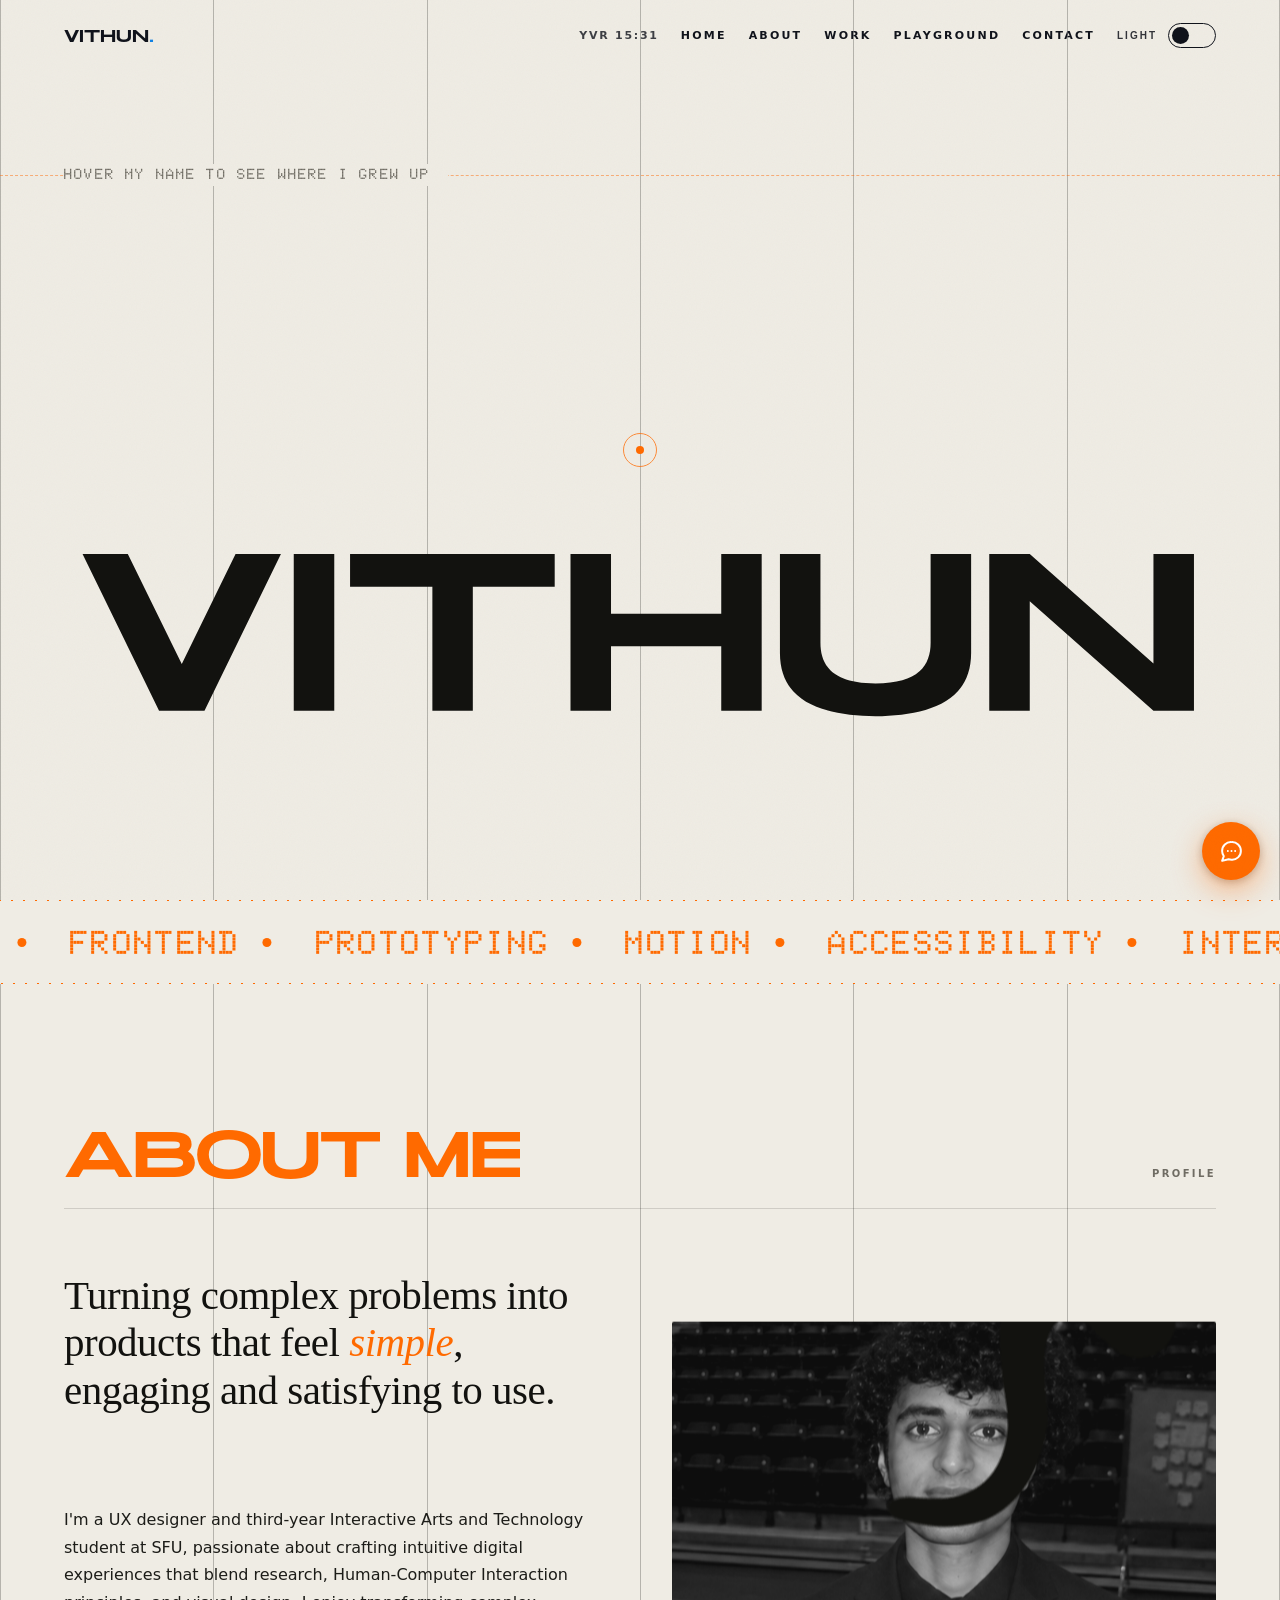
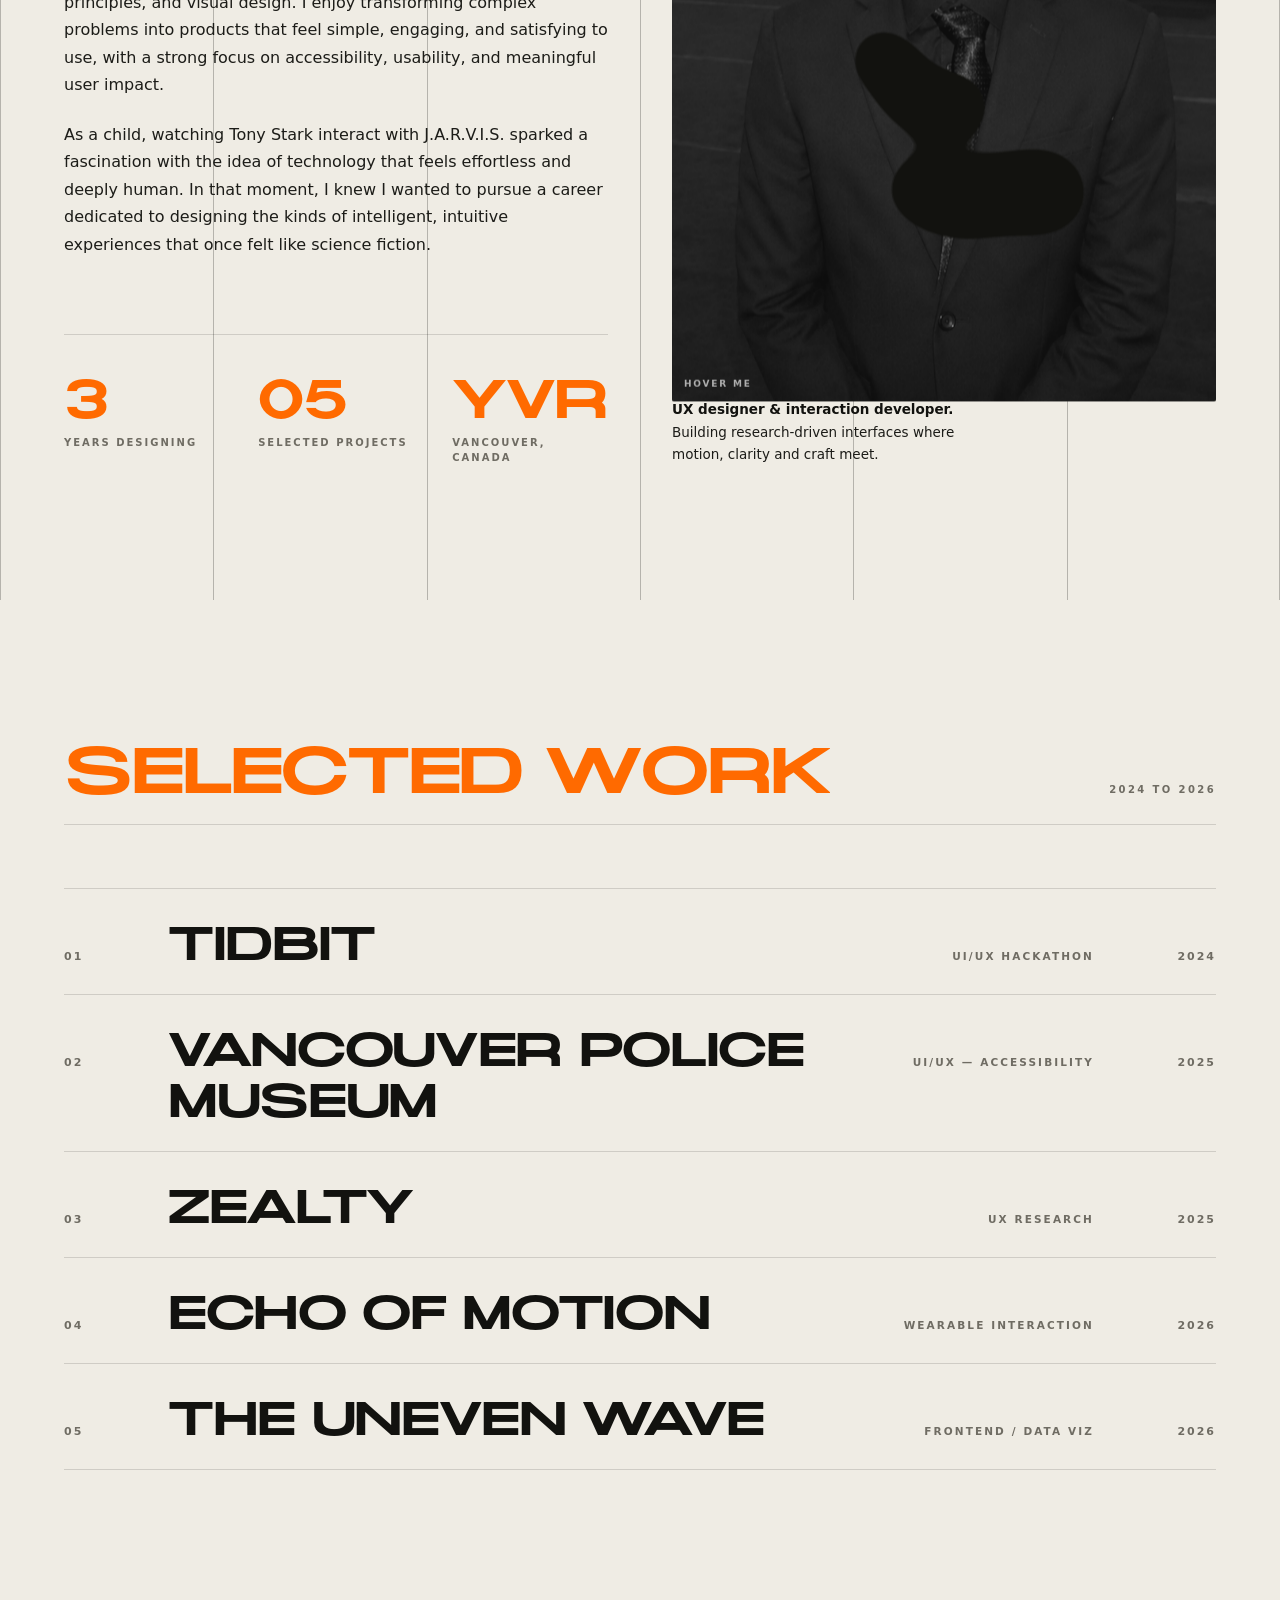
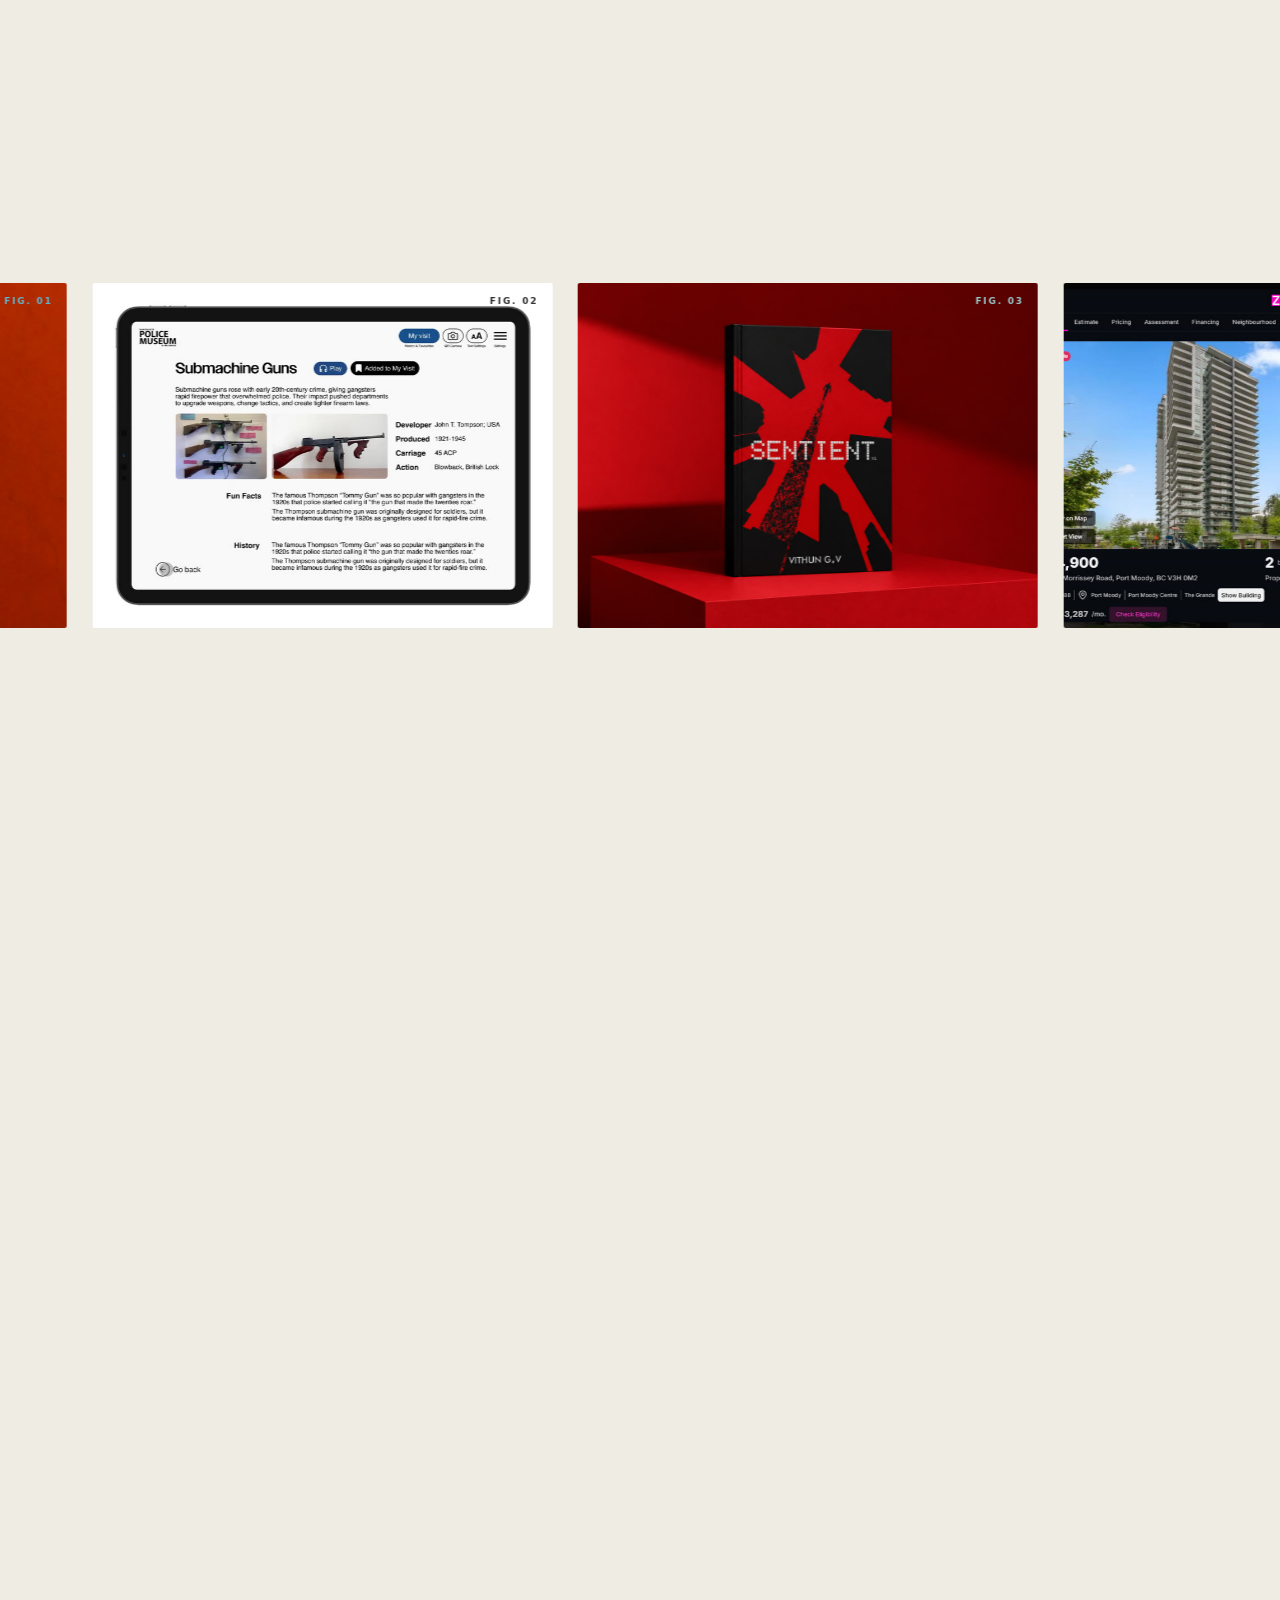
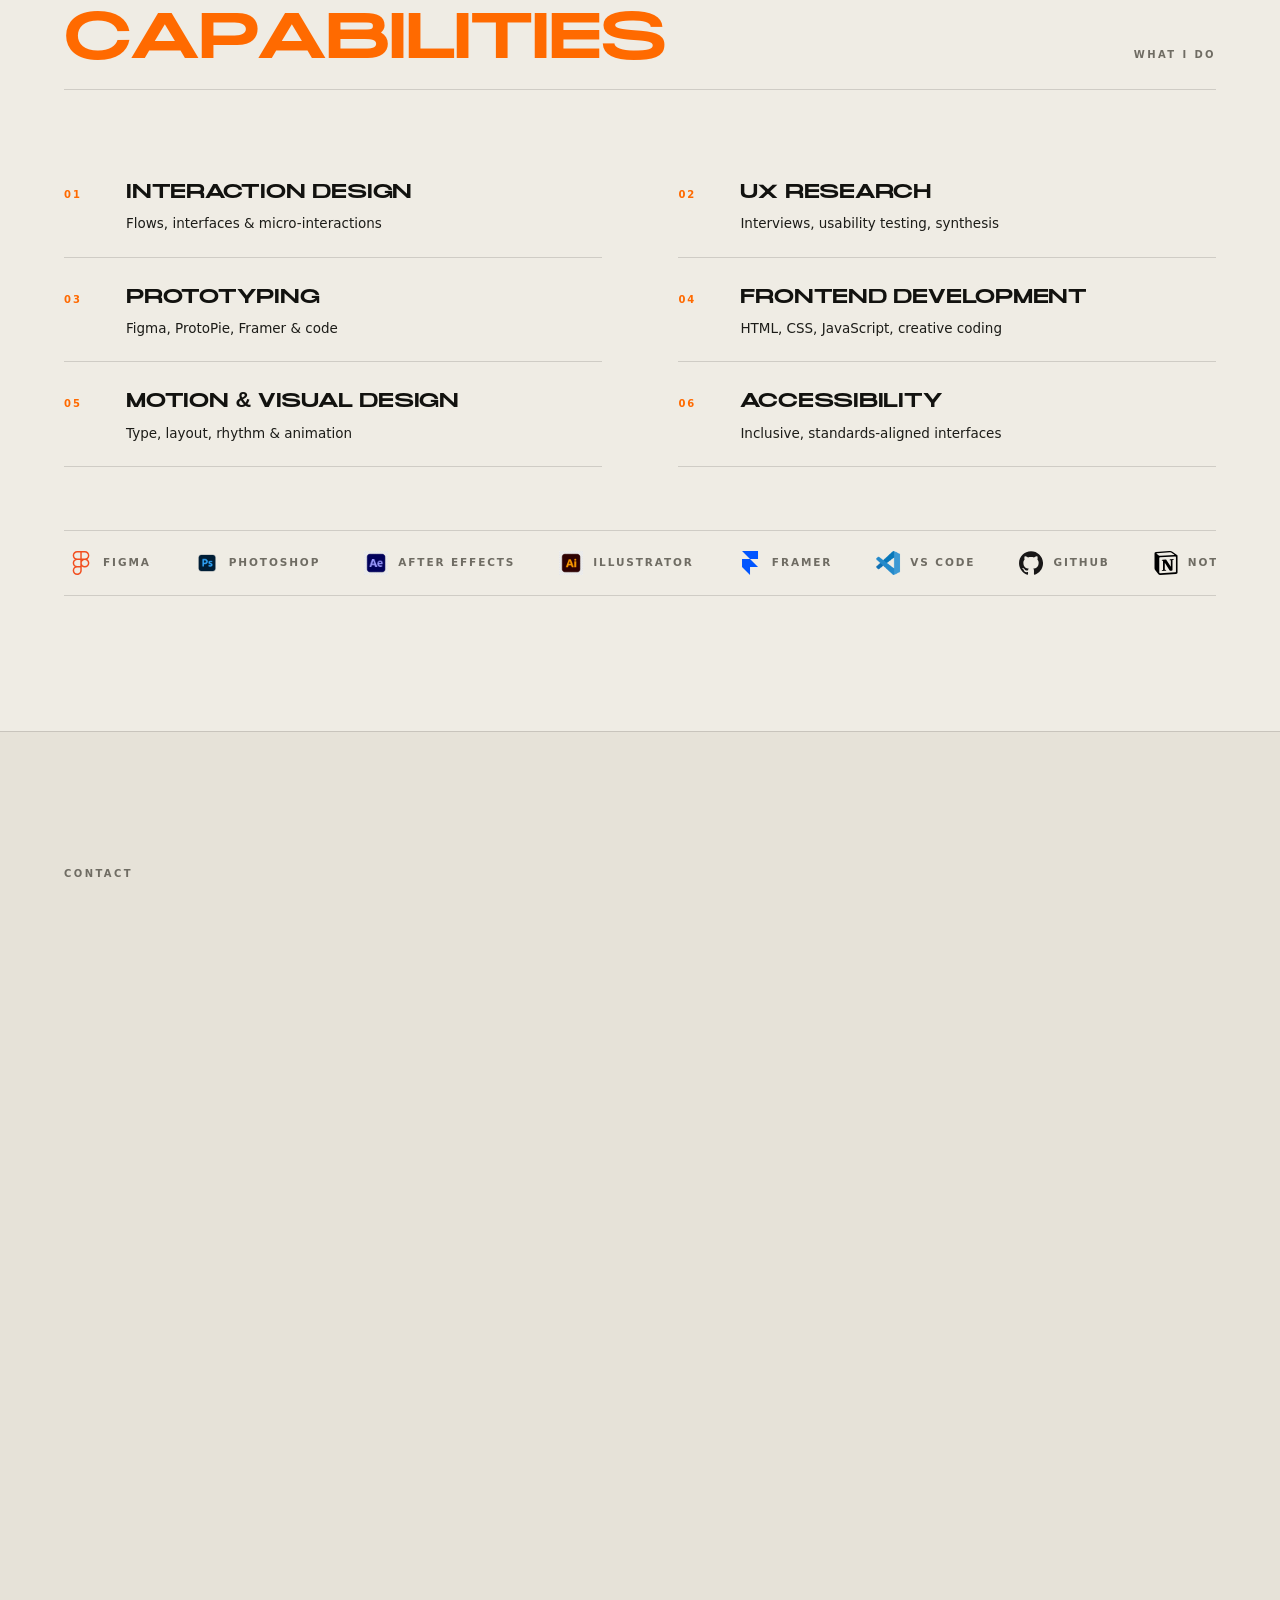
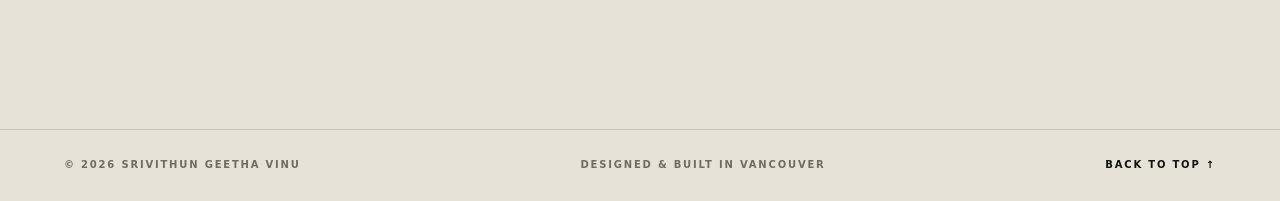
==== commit 109bca51: "menu, card swipe, playground bug" ====
--- a/index.html
+++ b/index.html
@@ -54,7 +54,7 @@
 }
 html,body,section,footer,.ticker{transition:background-color .55s ease,color .55s ease}
 *{margin:0;padding:0;box-sizing:border-box}
-html{-webkit-text-size-adjust:100%}
+html{-webkit-text-size-adjust:100%;overflow-x:clip}
 /* NB: no `scroll-behavior:smooth` here — it fights the JS soft-scroll below,
    which sets the scroll position every frame, and causes drift/jitter.      */
 html,body{transition:background-color .5s ease,color .5s ease}
@@ -220,14 +220,23 @@
   padding-top:22px;border-top:1px solid var(--panel-rule);font-size:11px;letter-spacing:.2em;
   text-transform:uppercase;font-weight:700;color:var(--panel-fg);
   opacity:0;transform:translateY(18px);transition:opacity .5s var(--ease) .42s,transform .6s var(--ease) .42s}
-#burger{display:none;width:30px;height:22px;position:relative;background:none;border:none;cursor:pointer;
-  padding:0;color:inherit}
-#burger span{position:absolute;left:0;right:0;height:1.5px;background:currentColor;
-  transition:transform .5s var(--ease)}
-#burger span:nth-child(1){top:7px}
-#burger span:nth-child(2){bottom:7px}
-body.menu-open #burger span:nth-child(1){transform:translateY(6px) rotate(45deg)}
-body.menu-open #burger span:nth-child(2){transform:translateY(-6px) rotate(-45deg)}
+/* Both strokes live at the exact centre and are pushed apart in the CLOSED
+   state, so the open state is a plain rotate with no translation at all. The
+   previous version did the reverse — centred at rest, translated to meet — and
+   any error in that arithmetic showed up as a lopsided X. There is no
+   arithmetic left to get wrong: two identical lines, same origin, opposite
+   rotations. The padding/negative-margin pair gives a 44px tap target without
+   changing how it looks. */
+#burger{display:none;width:30px;height:30px;position:relative;background:none;border:none;
+  padding:8px;margin:-8px;box-sizing:content-box;cursor:pointer;color:inherit;
+  -webkit-tap-highlight-color:transparent}
+#burger span{position:absolute;left:8px;right:8px;top:50%;height:1.5px;margin-top:-.75px;
+  background:currentColor;transform-origin:50% 50%;
+  transition:transform .45s var(--ease)}
+#burger span:nth-child(1){transform:translateY(-4.5px)}
+#burger span:nth-child(2){transform:translateY(4.5px)}
+body.menu-open #burger span:nth-child(1){transform:rotate(45deg)}
+body.menu-open #burger span:nth-child(2){transform:rotate(-45deg)}
 body.menu-open #menu{clip-path:inset(0 0 0 0);pointer-events:auto}
 body.menu-open #menu a{opacity:1;transform:none}
 body.menu-open #menu a:nth-child(1){transition-delay:.16s}
@@ -1729,6 +1738,27 @@
   burger&&burger.addEventListener('click',()=>document.body.classList.toggle('menu-open'));
   $$('[data-nav]').forEach(a=>a.addEventListener('click',e=>{
     const id=a.getAttribute('href');if(!id||!id.startsWith('#'))return;
+    /* Home and the wordmark: go to the top, deterministically.
+
+       Both used to be ordinary #top anchors resolved through the generic
+       handler below, which scrolls whatever element the hash names — and did
+       nothing useful when an overlay was covering the page, because the hero
+       it scrolled to was underneath it. Now they close whatever is open first,
+       then take the window to zero, which needs no anchor to resolve at all. */
+    if(id==='#top'){
+      e.preventDefault();
+      document.body.classList.remove('menu-open');
+      let wasOpen=false;
+      try{
+        if(window.caseViewOpen&&window.caseViewOpen()&&window.closeCase){window.closeCase();wasOpen=true;}
+        if(window.pageViewOpen&&window.pageViewOpen()&&window.closePage){window.closePage();wasOpen=true;}
+      }catch(err){}
+      setTimeout(()=>{
+        if(window.__glide)window.__glide(0);
+        else try{scrollTo({top:0,behavior:REDUCED?'auto':'smooth'});}catch(err){scrollTo(0,0);}
+      },wasOpen?540:120);
+      return;
+    }
     e.preventDefault();document.body.classList.remove('menu-open');
     const el=$(id);if(!el)return;
     setTimeout(()=>{
--- a/pages.css
+++ b/pages.css
@@ -321,7 +321,11 @@
     transition:grid-template-rows .4s var(--ease),opacity .18s ease,
                margin-top .4s var(--ease)}
   .pv .detail-in{min-height:0;overflow:hidden;height:auto}
-  .pv .step.open .detail,.pv .step:focus-within .detail{
+  /* :focus-visible, NOT :focus-within. A tap leaves the button focused, so
+     :focus-within stayed true after the second tap removed .open — the panel
+     could be opened but never closed. :focus-visible does not match a touch or
+     mouse press, only keyboard focus, which is the case it was there for. */
+  .pv .step.open .detail,.pv .step:focus-visible .detail{
     grid-template-rows:1fr;opacity:1;margin-top:14px;
     /* the copy arrives just after the box has started to open for it */
     transition:grid-template-rows .52s var(--ease),opacity .34s ease .1s,
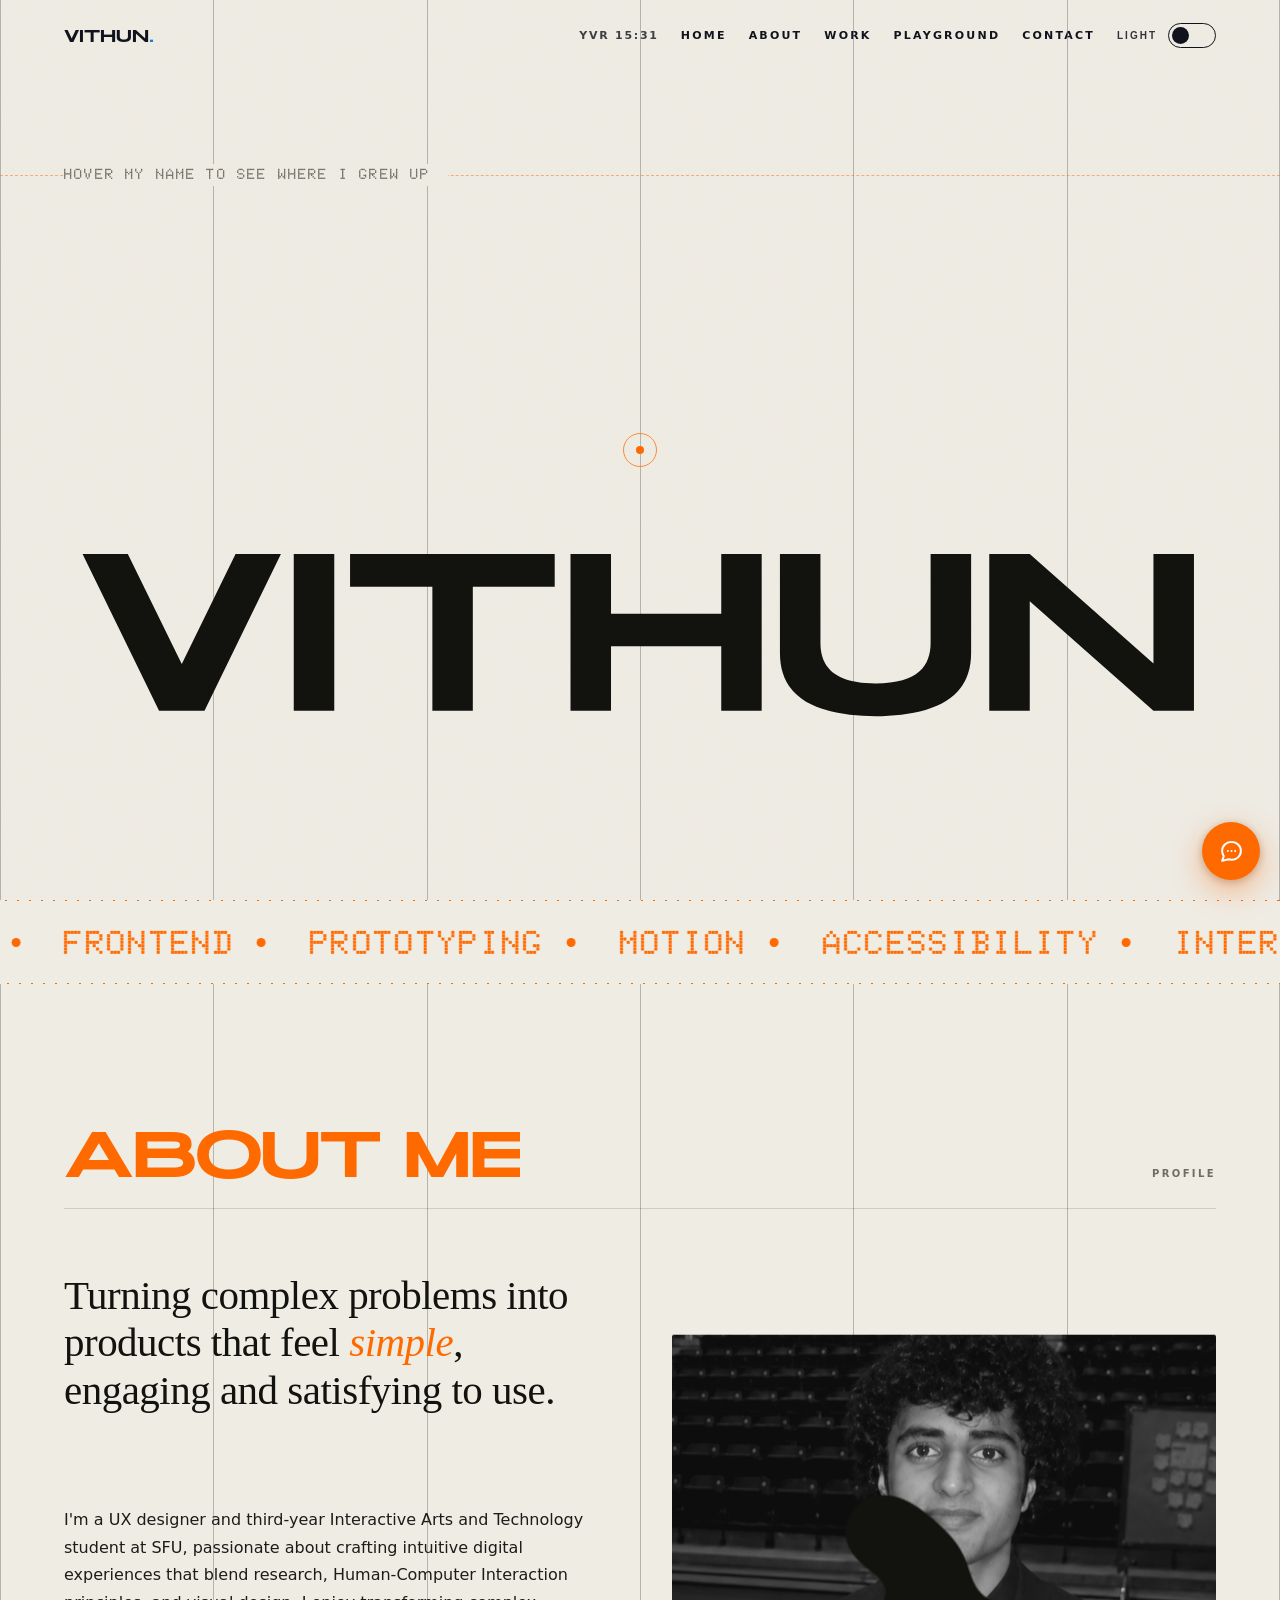
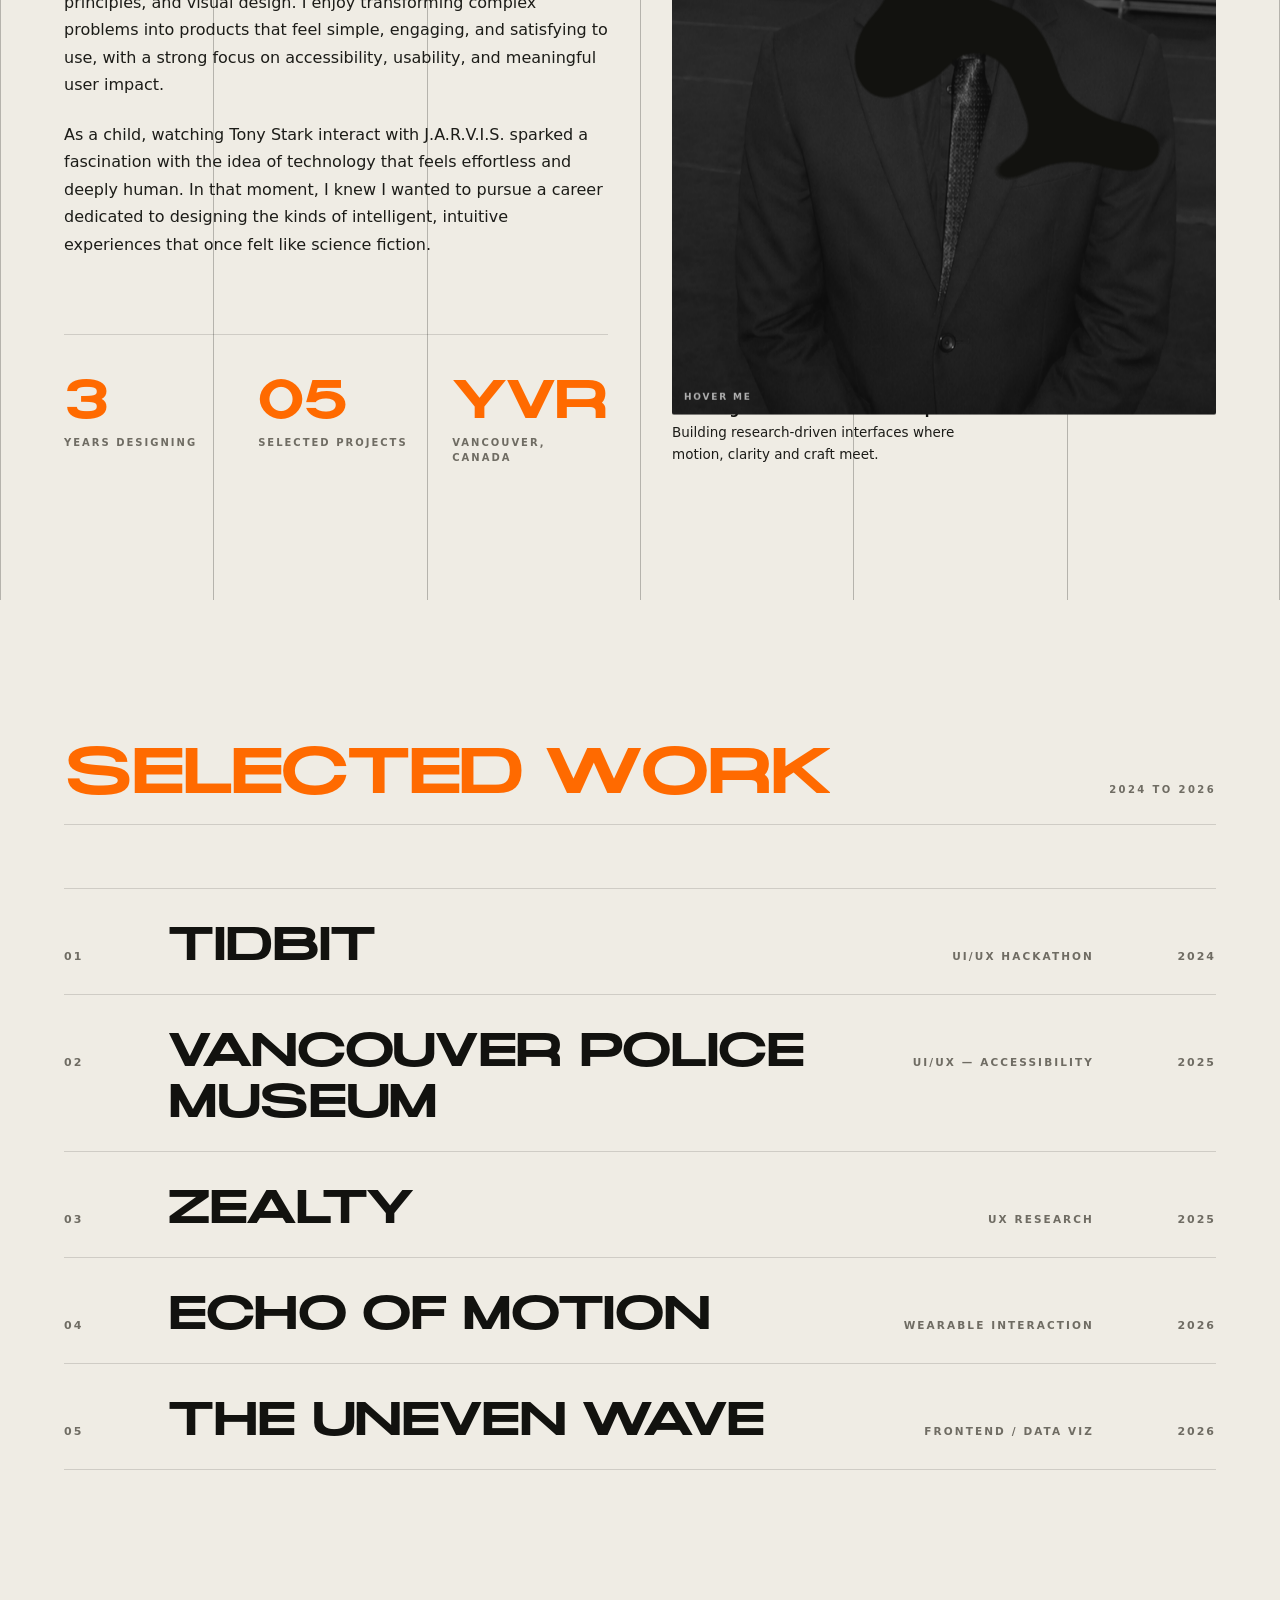
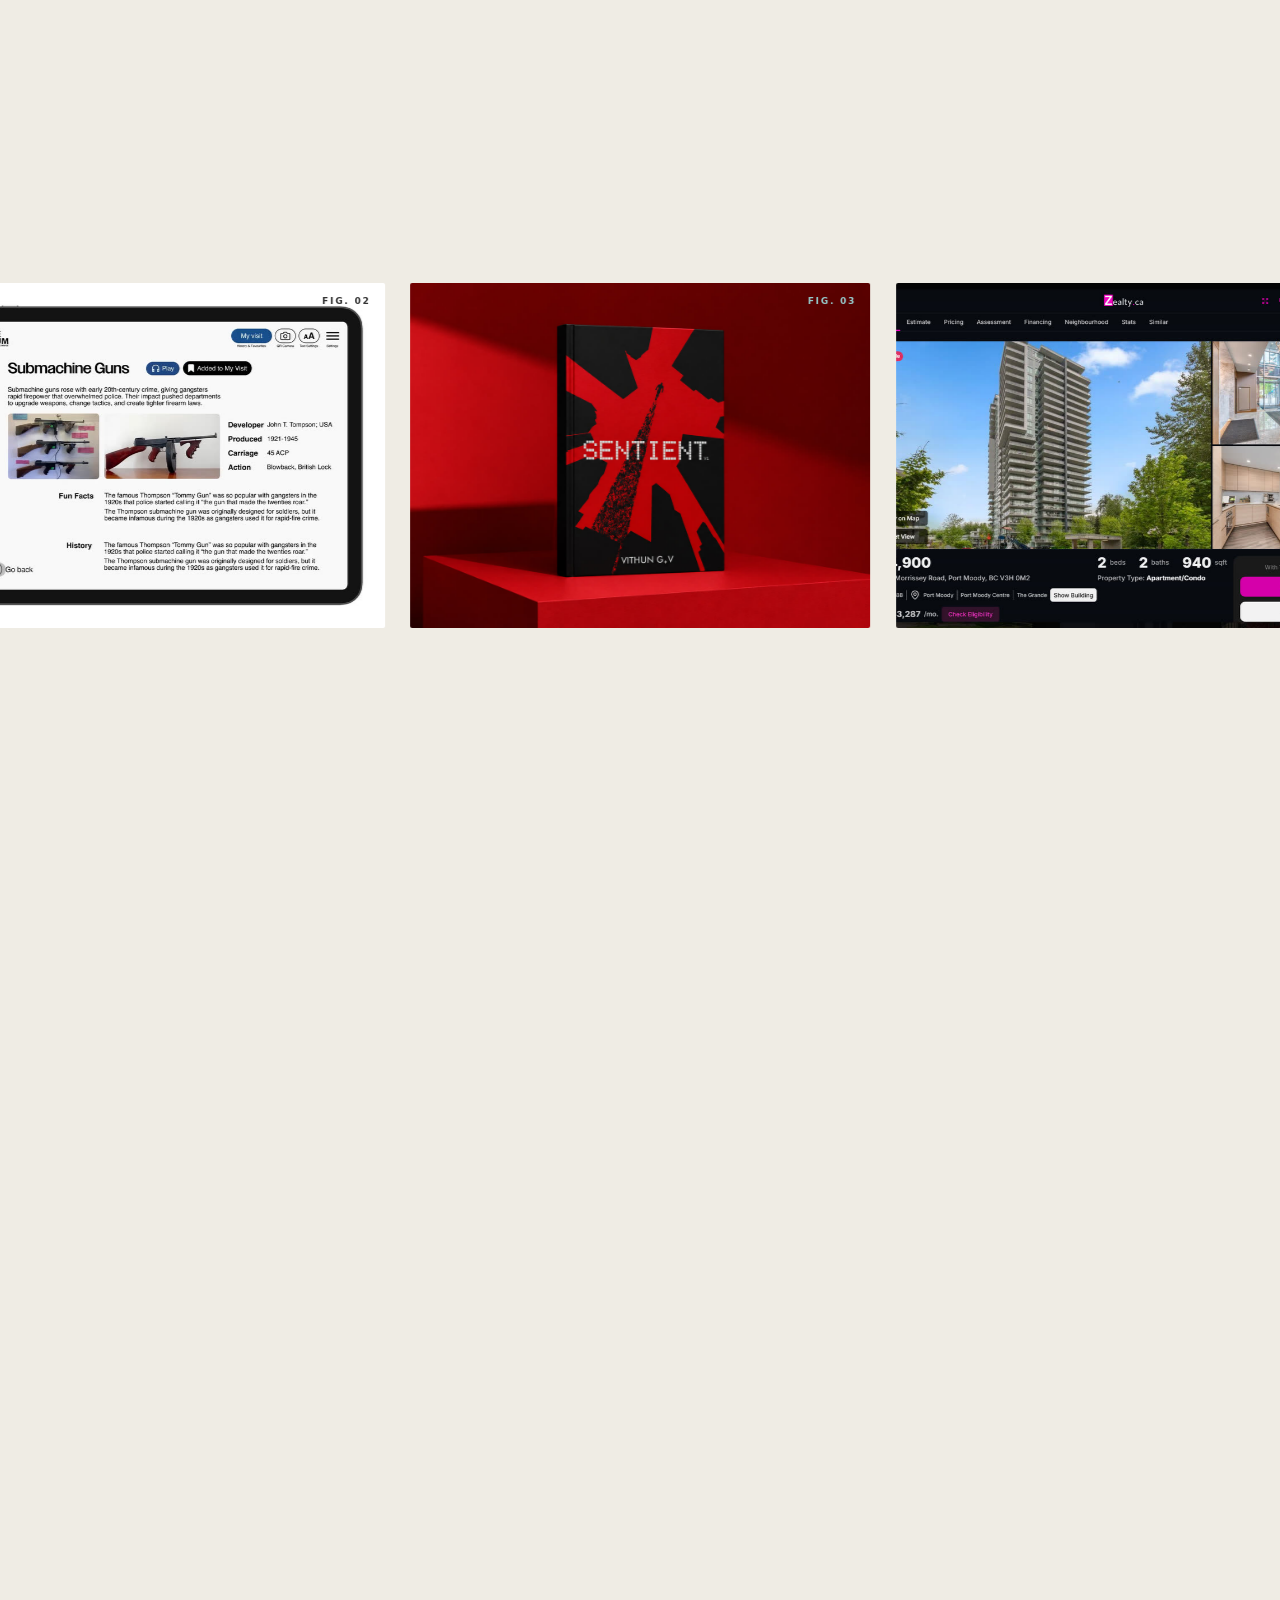
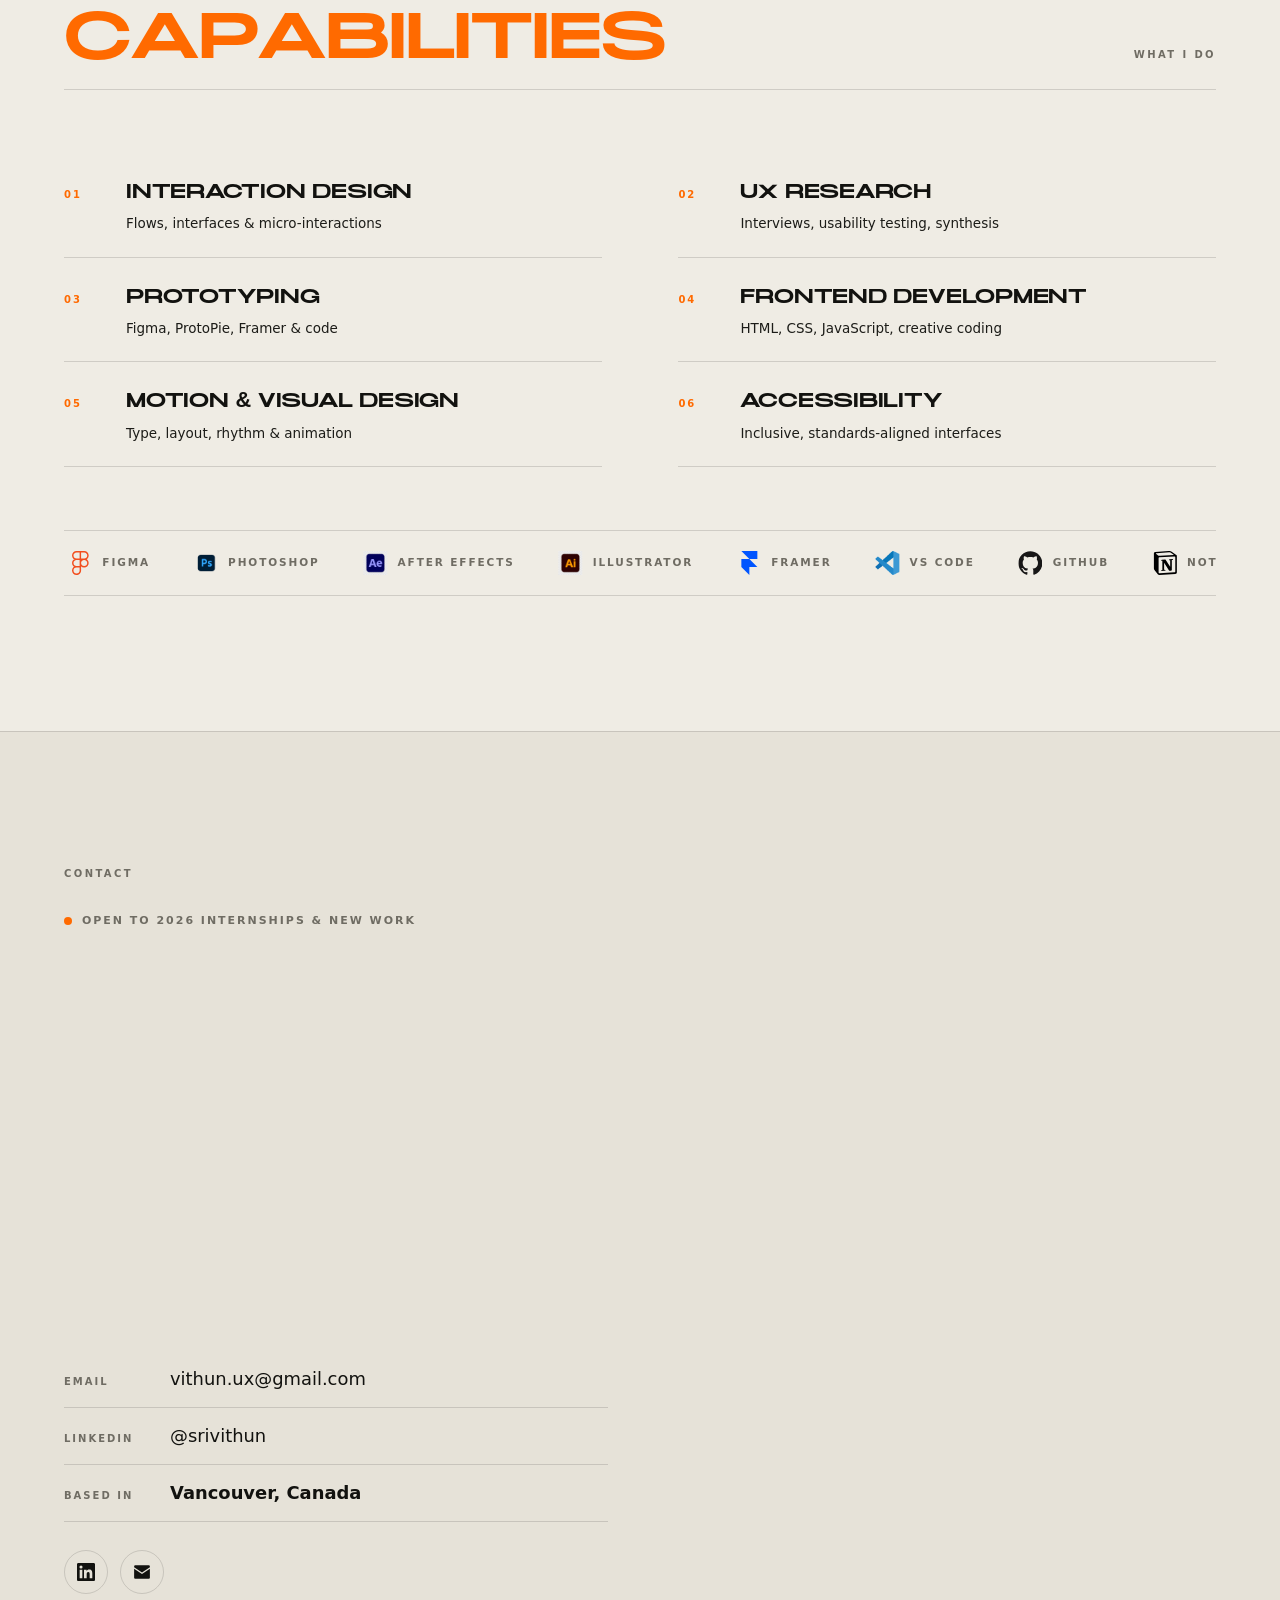
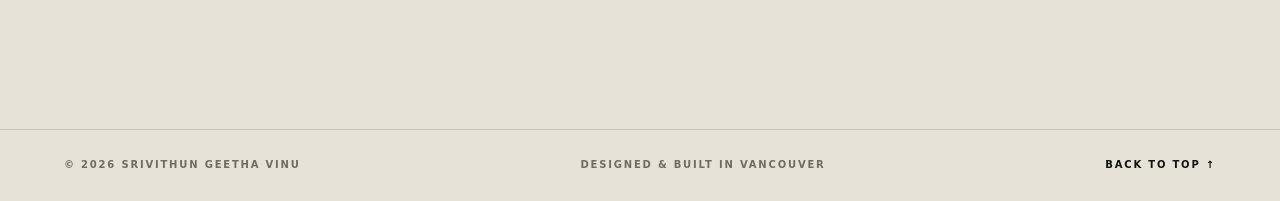
==== commit 18640112: "Update index.html" ====
--- a/index.html
+++ b/index.html
@@ -1720,16 +1720,48 @@
   })();
 })();
 
-/* ---------------- CLOCK (Vancouver) ---------------- */
+/* ---------------- CLOCK (Vancouver) ----------------
+   Written to be unfailable rather than merely correct, because the failure
+   mode is silent: the markup ships a "VAN —:—" placeholder, so anything that
+   stops tick() from landing leaves the header looking like the clock was
+   removed rather than broken.
+
+   Three things could do that, and all three are now handled:
+     - the timezone lookup throwing (a browser built without full ICU data),
+       which the old try/catch swallowed and left on the placeholder;
+     - the tab being restored from the back/forward cache, where interval
+       timers are frozen and the time on screen is whatever it was minutes ago;
+     - the interval being throttled or dropped in a background tab.
+   So it re-reads on every event that could mean the page is being looked at
+   again, and falls back to local time rather than showing nothing.        */
 (function(){
   const a=$('#clock');if(!a)return;
-  function tick(){
+  function stamp(){
+    const now=new Date();
     try{
-      a.textContent='YVR '+new Date().toLocaleTimeString('en-US',
+      return 'YVR '+now.toLocaleTimeString('en-US',
         {timeZone:'America/Vancouver',hour:'2-digit',minute:'2-digit',hour12:false});
-    }catch(e){}
+    }catch(e){
+      /* no timezone database: the local hour is wrong for Vancouver, so it is
+         labelled honestly rather than silently lying about where it is */
+      try{
+        return 'LOCAL '+now.toLocaleTimeString('en-US',
+          {hour:'2-digit',minute:'2-digit',hour12:false});
+      }catch(e2){
+        const h=('0'+now.getHours()).slice(-2),m=('0'+now.getMinutes()).slice(-2);
+        return 'LOCAL '+h+':'+m;
+      }
+    }
   }
-  tick();setInterval(tick,15000);
+  function tick(){const t=stamp();if(t&&a.textContent!==t)a.textContent=t;}
+  tick();
+  setInterval(tick,15000);
+  /* every moment the page might be freshly on screen */
+  addEventListener('pageshow',tick);
+  addEventListener('focus',tick);
+  addEventListener('visibilitychange',tick);
+  if(document.readyState==='loading')document.addEventListener('DOMContentLoaded',tick,{once:true});
+  addEventListener('load',tick);
 })();
 
 /* ---------------- NAV / MENU / ANCHORS ---------------- */
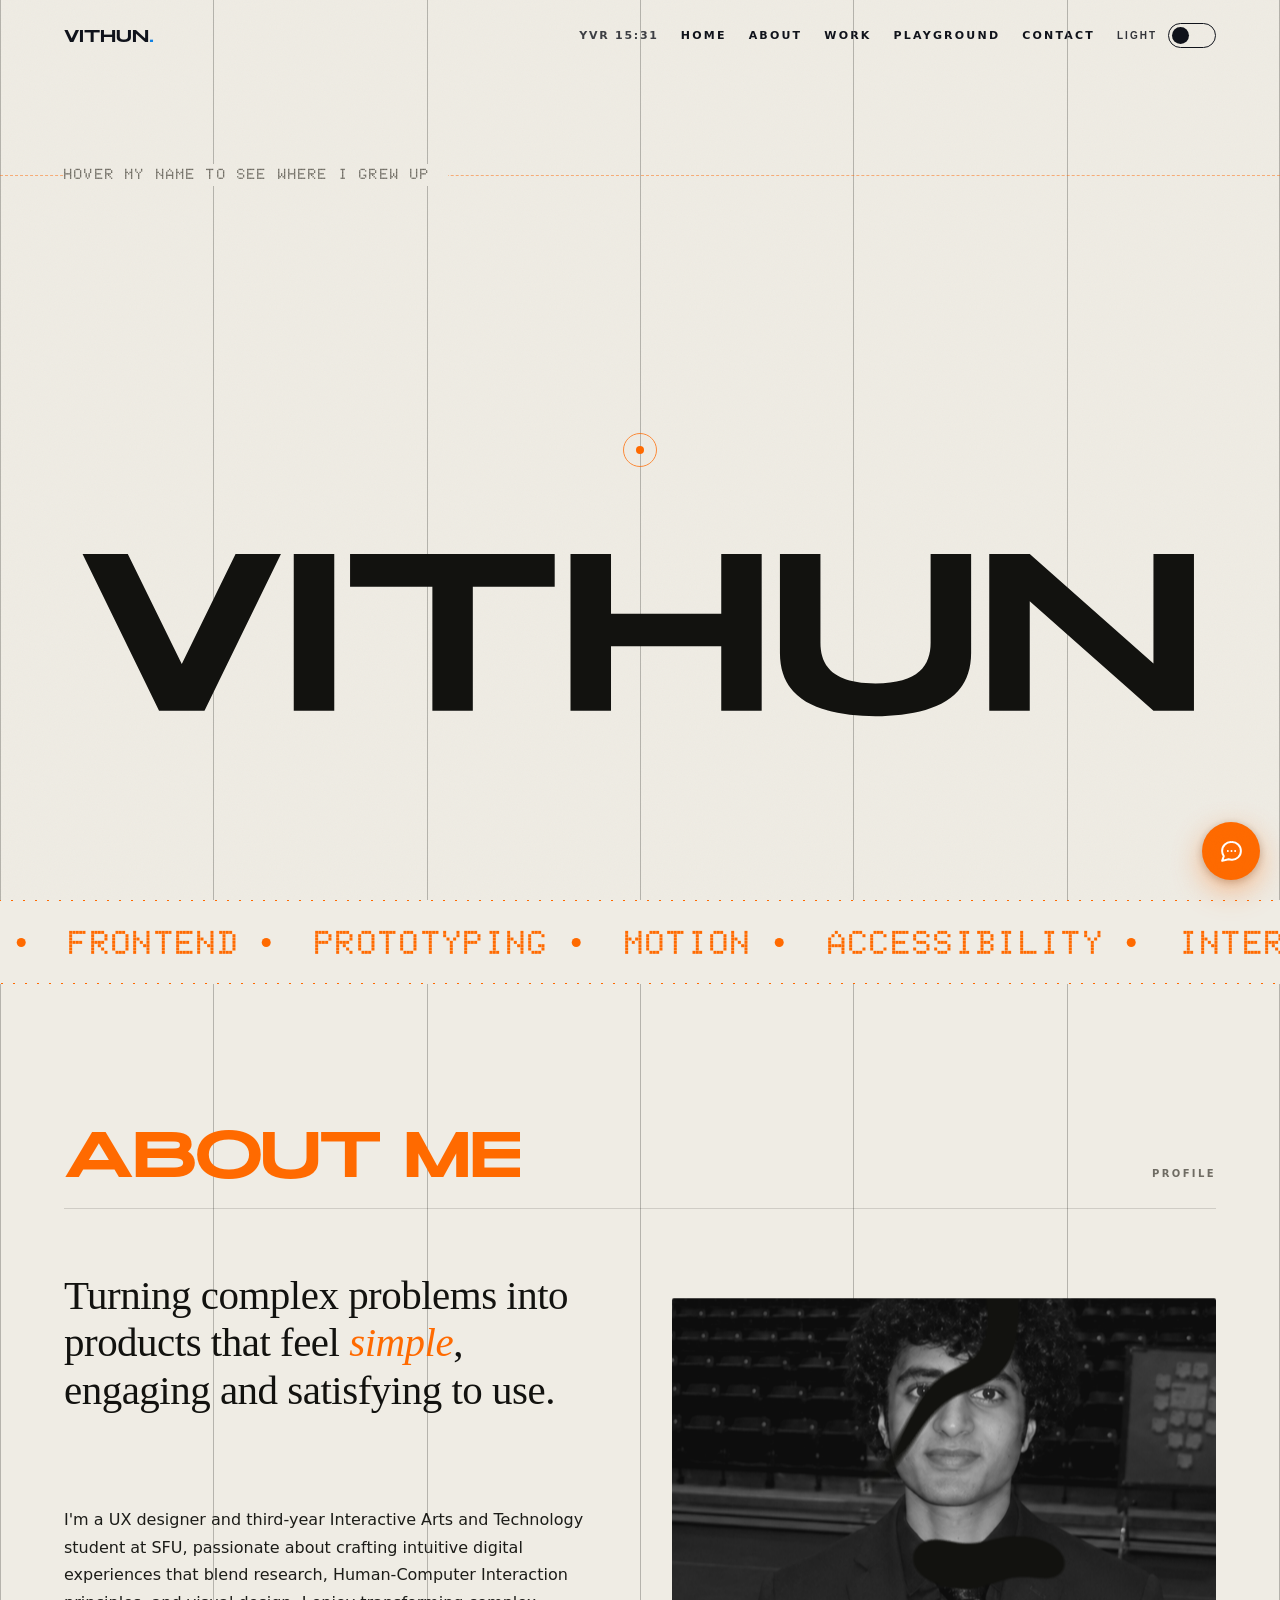
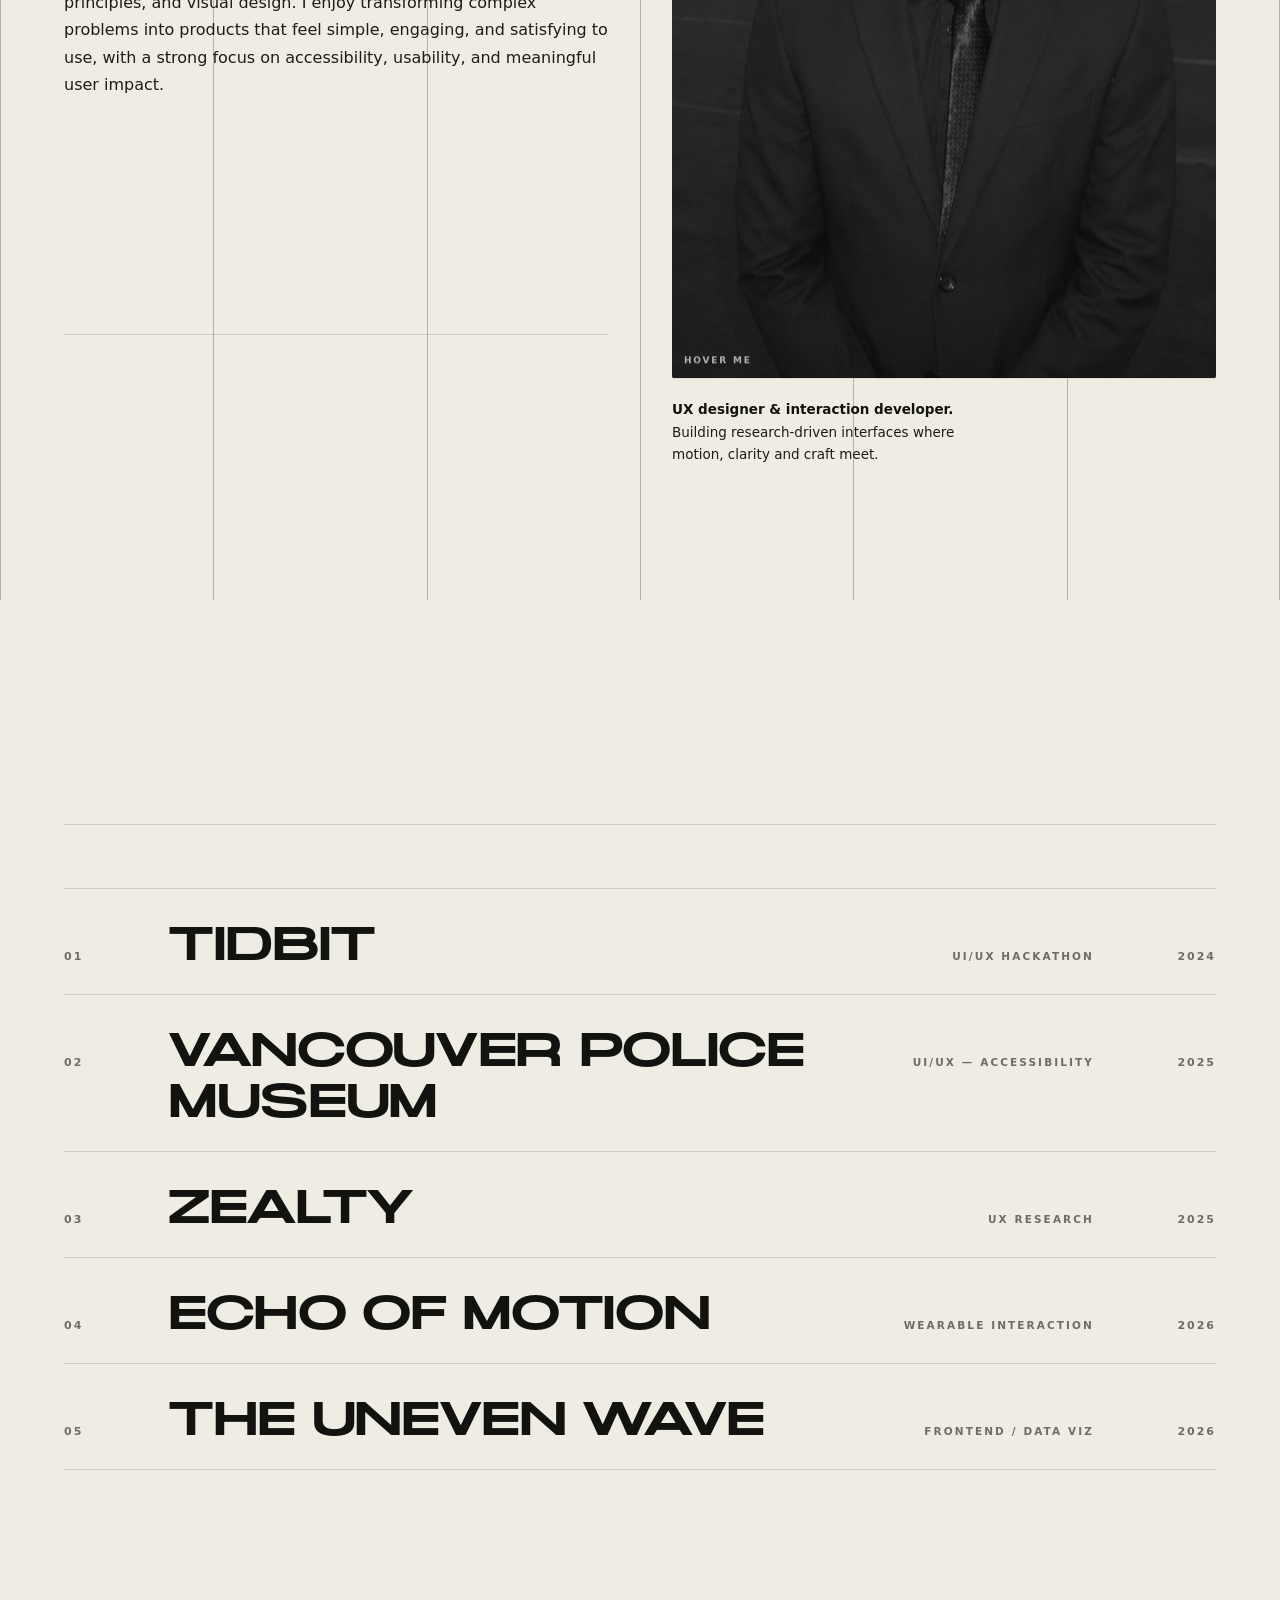
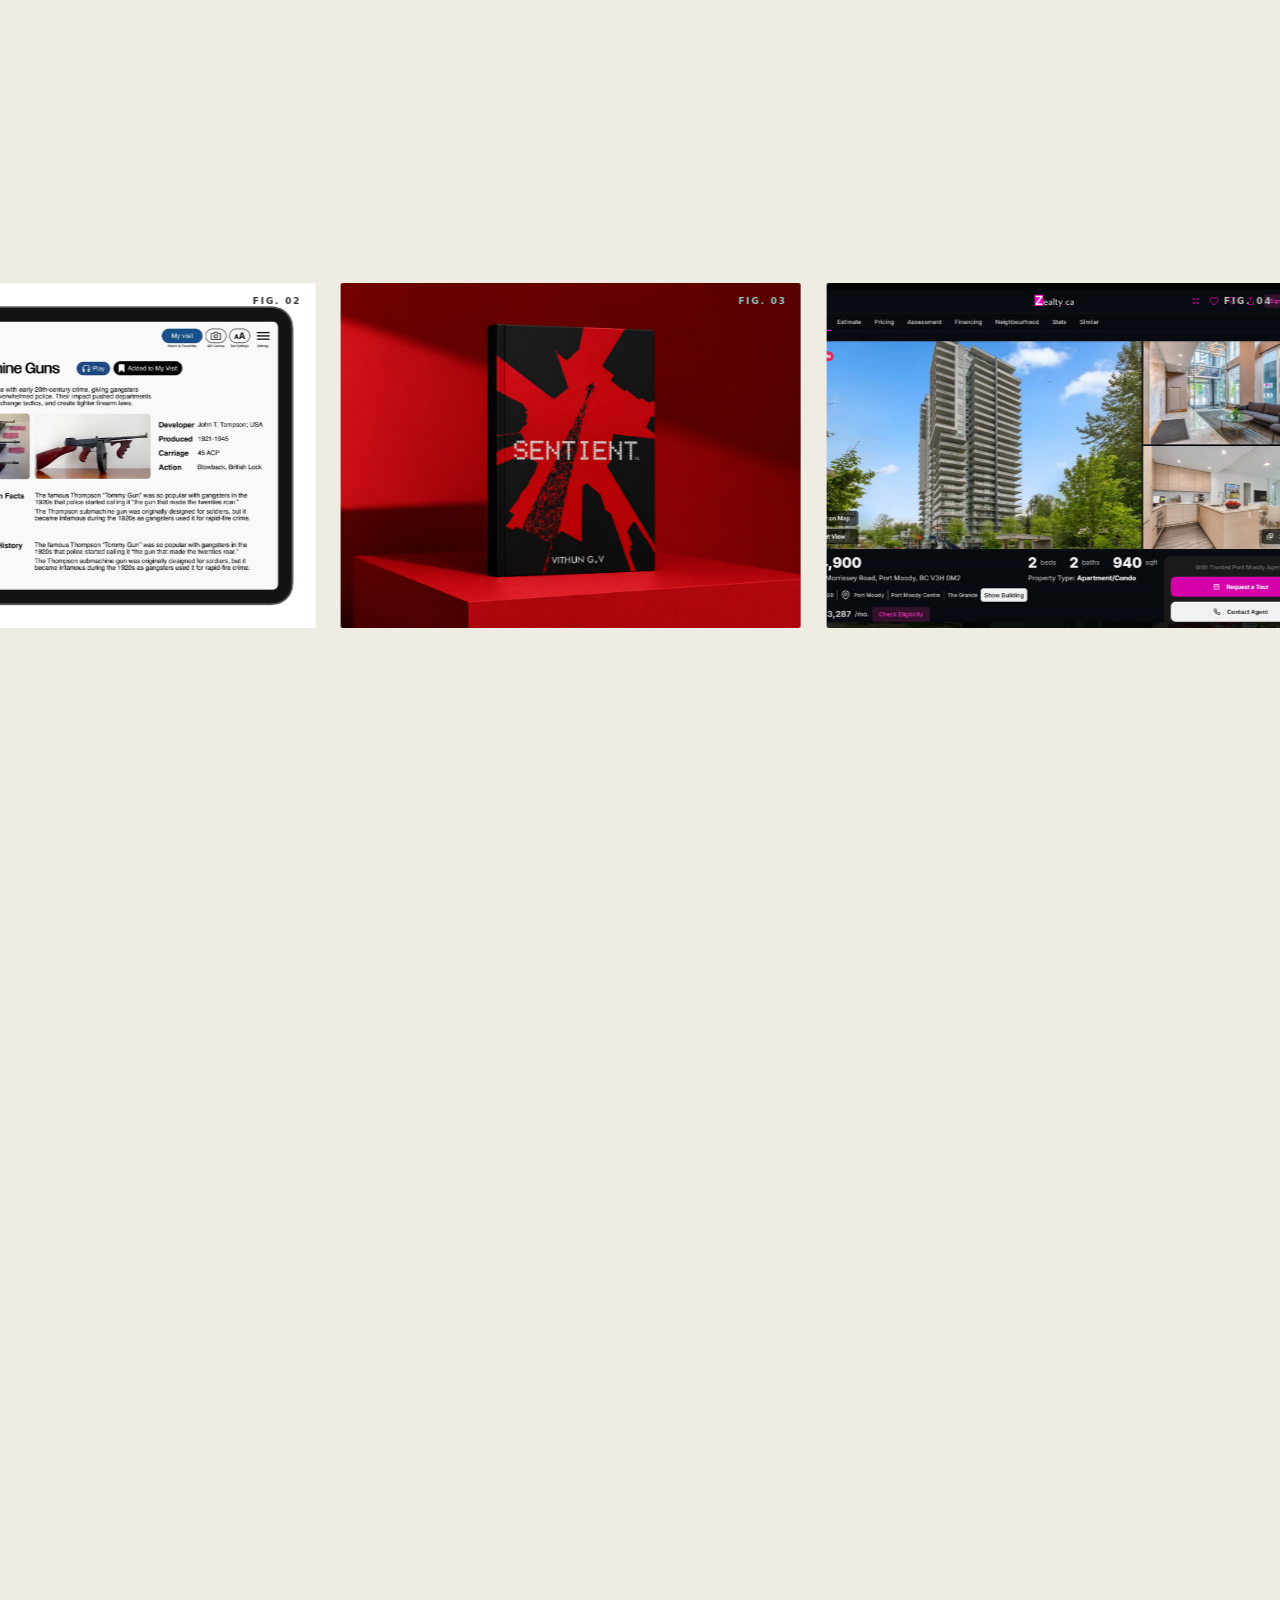
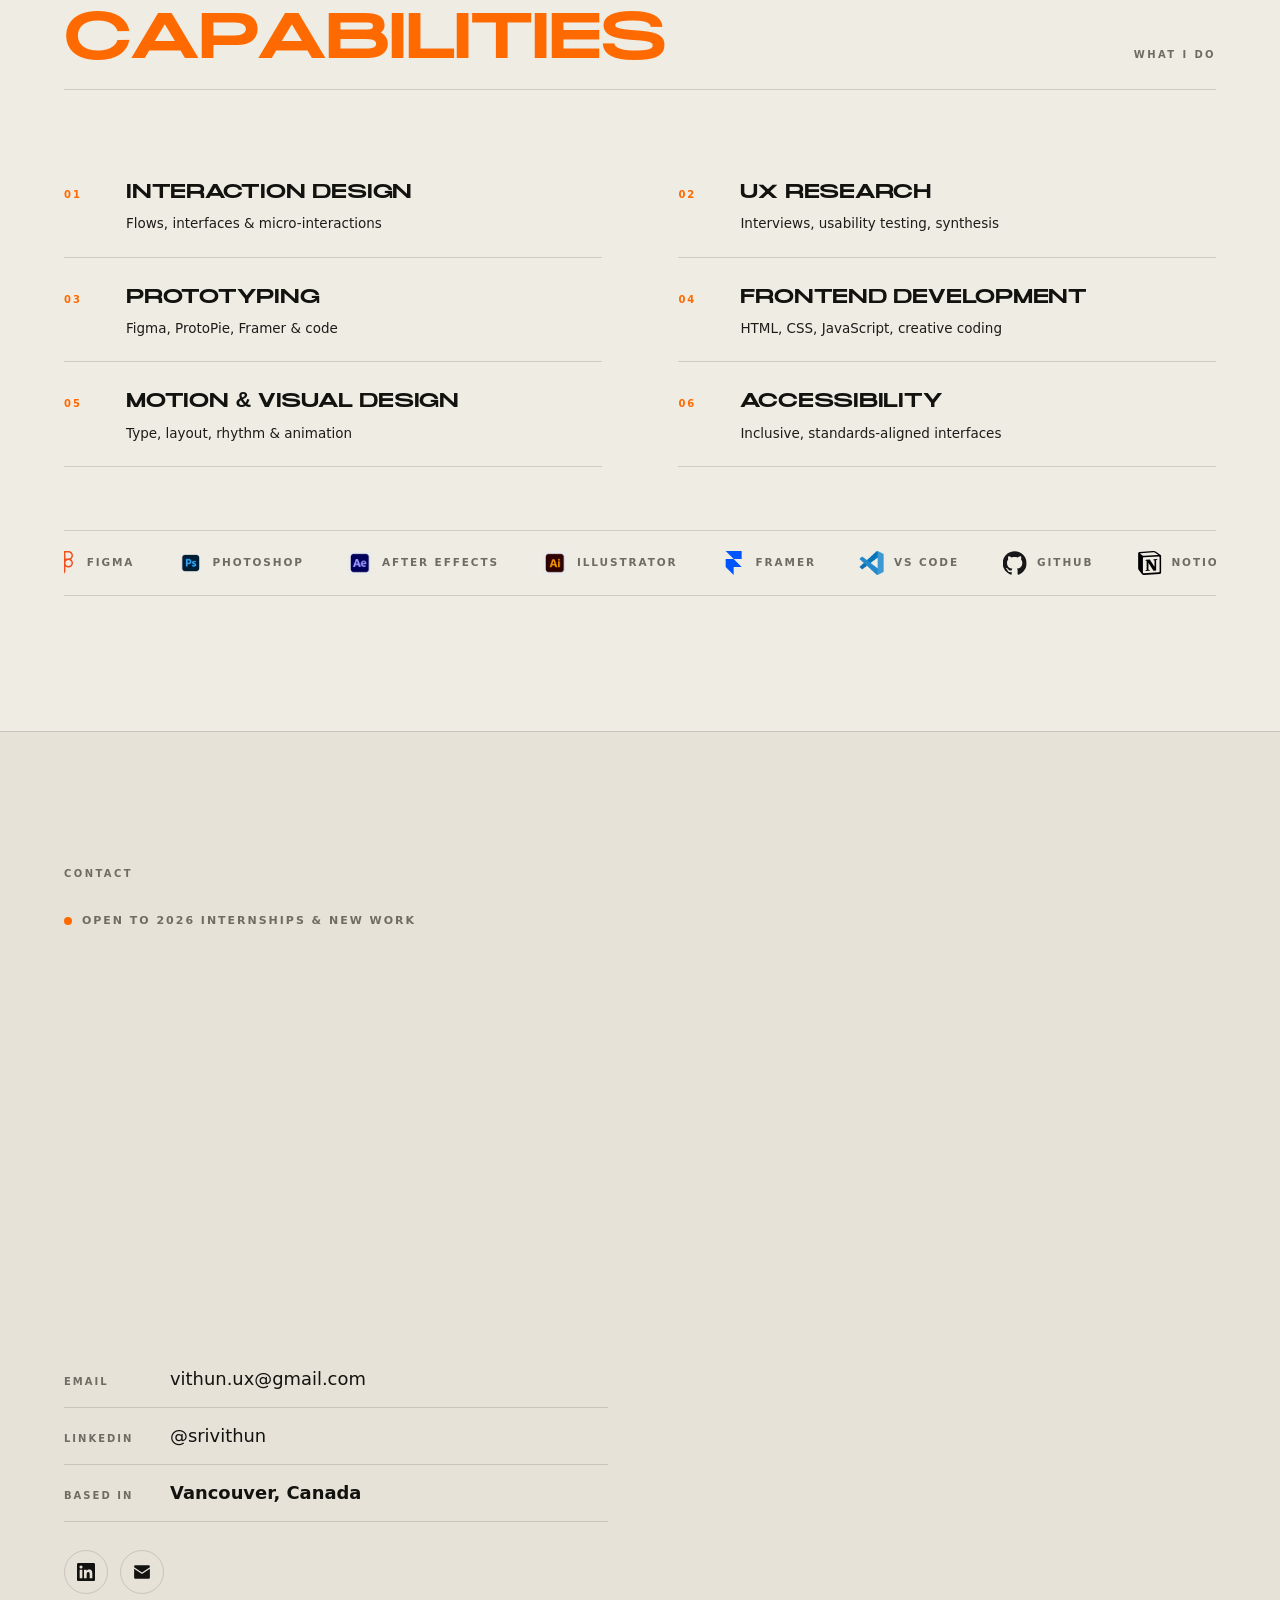
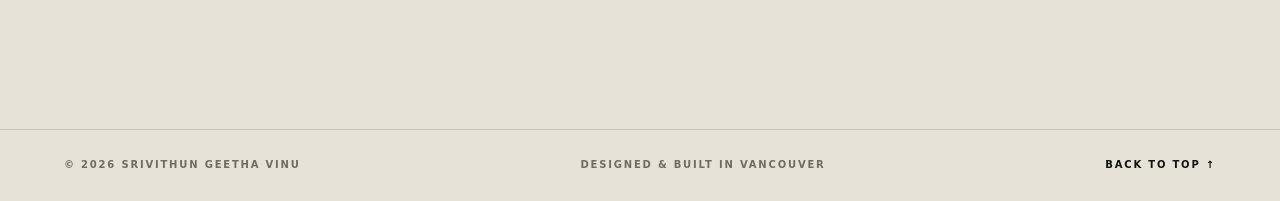
==== commit 533cee52: "home, menu" ====
--- a/index.html
+++ b/index.html
@@ -21,9 +21,28 @@
 <link href="https://fonts.googleapis.com/css2?family=Doto:wght@500;700;900&display=swap" rel="stylesheet">
 <script>
 /* Touch devices get the dedicated mobile build.
-   Add ?force to the URL to stay on this build regardless (handy for previewing). */
-if(!/[?&]force\b/.test(location.search)&&
-   (matchMedia('(pointer:coarse)').matches||innerWidth<=760))location.replace('mobile.html'+location.hash);
+
+   NOT `pointer:coarse` on its own. That asks what the PRIMARY pointer is, and
+   on a Windows laptop with a touchscreen the answer can be "touch" even though
+   there is a trackpad right there — so those machines were being redirected to
+   the phone build at full desktop width. It looks close enough to the desktop
+   layout at 1080px that the giveaway was small: the header clock is not in the
+   mobile build, so the time appeared to vanish.
+
+   A device is a phone or tablet if the viewport is narrow, or if it has a
+   coarse pointer and NO fine one at all. A touchscreen laptop has both, and
+   stays here where it belongs.
+
+   Add ?force to the URL to stay on this build regardless. */
+(function(){
+  if(/[?&]force\b/.test(location.search))return;
+  var narrow=innerWidth<=760, touchOnly=false;
+  try{
+    touchOnly=matchMedia('(pointer:coarse)').matches &&
+              !matchMedia('(any-pointer:fine)').matches;
+  }catch(e){}
+  if(narrow||touchOnly)location.replace('mobile.html'+location.hash);
+})();
 </script>
 <script src="motion.js"></script>
 <script src="theme.js"></script>
--- a/pages.css
+++ b/pages.css
@@ -257,10 +257,24 @@
 .pv .step::after{content:"";position:absolute;left:0;right:0;bottom:0;height:2px;
   background:var(--accent);transform:scaleX(0);transform-origin:left;
   transition:transform .62s var(--ease)}
-.pv .strip:hover .step,.pv .strip:focus-within .step{flex-grow:.72;background:var(--paper-3);opacity:.62}
-.pv .strip .step:hover,.pv .strip .step:focus-visible{
-  flex-grow:5.2;background:var(--paper);opacity:1;border-color:var(--accent)}
-.pv .step:hover::after,.pv .step:focus-visible::after{transform:scaleX(1)}
+/* ALL of the accordion's hover behaviour is fenced above 900px.
+
+   It has to be. A media query adds no specificity, so `.pv .step:hover .detail`
+   (four) outranked the phone's closed-state rule `.pv .step .detail` (three) —
+   and on a touchscreen :hover STICKS to the last element tapped. So after
+   opening a card, the desktop rule was still winning, and its transition list
+   mentions opacity, visibility and transform but not grid-template-rows. The
+   row went from 1fr to 0fr with nothing transitioning it: the panel vanished
+   in a single frame no matter what durations the mobile rules asked for.
+
+   Fencing the whole group is the fix rather than out-specifying it one
+   property at a time — that is how this got tangled in the first place. */
+@media (min-width:901px){
+  .pv .strip:hover .step,.pv .strip:focus-within .step{flex-grow:.72;background:var(--paper-3);opacity:.62}
+  .pv .strip .step:hover,.pv .strip .step:focus-visible{
+    flex-grow:5.2;background:var(--paper);opacity:1;border-color:var(--accent)}
+  .pv .step:hover::after,.pv .step:focus-visible::after{transform:scaleX(1)}
+}
 
 .pv .spine{display:flex;flex-direction:column;gap:14px;height:100%}
 .pv .step .no{font-size:11px;letter-spacing:.22em;font-weight:700;color:var(--accent)}
@@ -268,8 +282,10 @@
   letter-spacing:-.01em;font-size:clamp(17px,1.7vw,25px);line-height:.94;
   writing-mode:vertical-rl;transform:rotate(180deg);margin-top:auto;
   transition:writing-mode 0s}
-.pv .step:hover .nm,.pv .step:focus-visible .nm{writing-mode:horizontal-tb;transform:none;
-  margin-top:0;font-size:clamp(22px,2.6vw,40px)}
+@media (min-width:901px){
+  .pv .step:hover .nm,.pv .step:focus-visible .nm{writing-mode:horizontal-tb;transform:none;
+    margin-top:0;font-size:clamp(22px,2.6vw,40px)}
+}
 
 /* Held at a fixed width and taken out of the render entirely when closed. It
    used to be laid out inside the collapsing box, so the copy reflowed and
@@ -279,8 +295,10 @@
   opacity:0;visibility:hidden;transform:translateY(14px);pointer-events:none;
   transition:opacity .26s ease,visibility 0s linear .26s,transform .4s var(--ease)}
 .pv .detail-in{display:flex;flex-direction:column;gap:16px;height:100%}
-.pv .step:hover .detail,.pv .step:focus-visible .detail{opacity:1;visibility:visible;transform:none;
-  transition:opacity .38s ease .2s,visibility 0s,transform .58s var(--ease) .2s}
+@media (min-width:901px){
+  .pv .step:hover .detail,.pv .step:focus-visible .detail{opacity:1;visibility:visible;transform:none;
+    transition:opacity .38s ease .2s,visibility 0s,transform .58s var(--ease) .2s}
+}
 .pv .detail .thesis{font-family:'Zodiak','Times New Roman',serif;font-style:italic;
   font-size:clamp(17px,1.8vw,24px);line-height:1.3;color:var(--accent);max-width:26ch}
 .pv .detail .does{display:flex;flex-direction:column;gap:9px;max-width:52ch}
@@ -303,8 +321,11 @@
 /* on a narrow screen it becomes a stack, and a tap opens one */
 @media (max-width:900px){
   .pv .strip{flex-direction:column;min-height:0;gap:8px}
+  /* .52s to match the panel: at .4s the card finished changing colour before
+     it finished opening, so the two halves of one move ended at different
+     times. */
   .pv .step{flex:0 0 auto;padding:16px 16px 18px;
-    transition:background .4s var(--ease),border-color .4s var(--ease)}
+    transition:background .52s var(--ease),border-color .52s var(--ease)}
   .pv .strip:hover .step,.pv .strip:focus-within .step{flex-grow:0;opacity:1}
   .pv .strip .step:hover,.pv .strip .step:focus,.pv .strip .step:focus-visible{flex-grow:0}
   .pv .spine{flex-direction:row;align-items:baseline;gap:12px}
@@ -312,14 +333,16 @@
   .pv .step:hover .nm,.pv .step:focus .nm{font-size:22px}
   /* grid-template-rows animates from 0fr to 1fr, which is the one way to get
      a real transition to content height without measuring it in script */
-  /* Closing is quicker than opening, and the copy fades out ahead of the box
-     rather than with it — a panel that shuts at the same speed it opened reads
-     as sluggish, and one whose text is still legible while the box collapses
-     reads as broken. */
+  /* Closing mirrors opening. An earlier version shut in .4s with the copy
+     gone in .18s, on the theory that a quick dismissal feels responsive — on a
+     phone it just read as the panel snapping shut, because the text vanished
+     while the box was still most of the way open and there was nothing left to
+     watch slide. Same duration both ways, and the copy stays legible for most
+     of the collapse. */
   .pv .step .detail{position:static;width:auto;max-width:none;visibility:visible;
     display:grid;grid-template-rows:0fr;opacity:0;transform:none;margin-top:0;
-    transition:grid-template-rows .4s var(--ease),opacity .18s ease,
-               margin-top .4s var(--ease)}
+    transition:grid-template-rows .52s var(--ease),opacity .34s ease,
+               margin-top .52s var(--ease)}
   .pv .detail-in{min-height:0;overflow:hidden;height:auto}
   /* :focus-visible, NOT :focus-within. A tap leaves the button focused, so
      :focus-within stayed true after the second tap removed .open — the panel
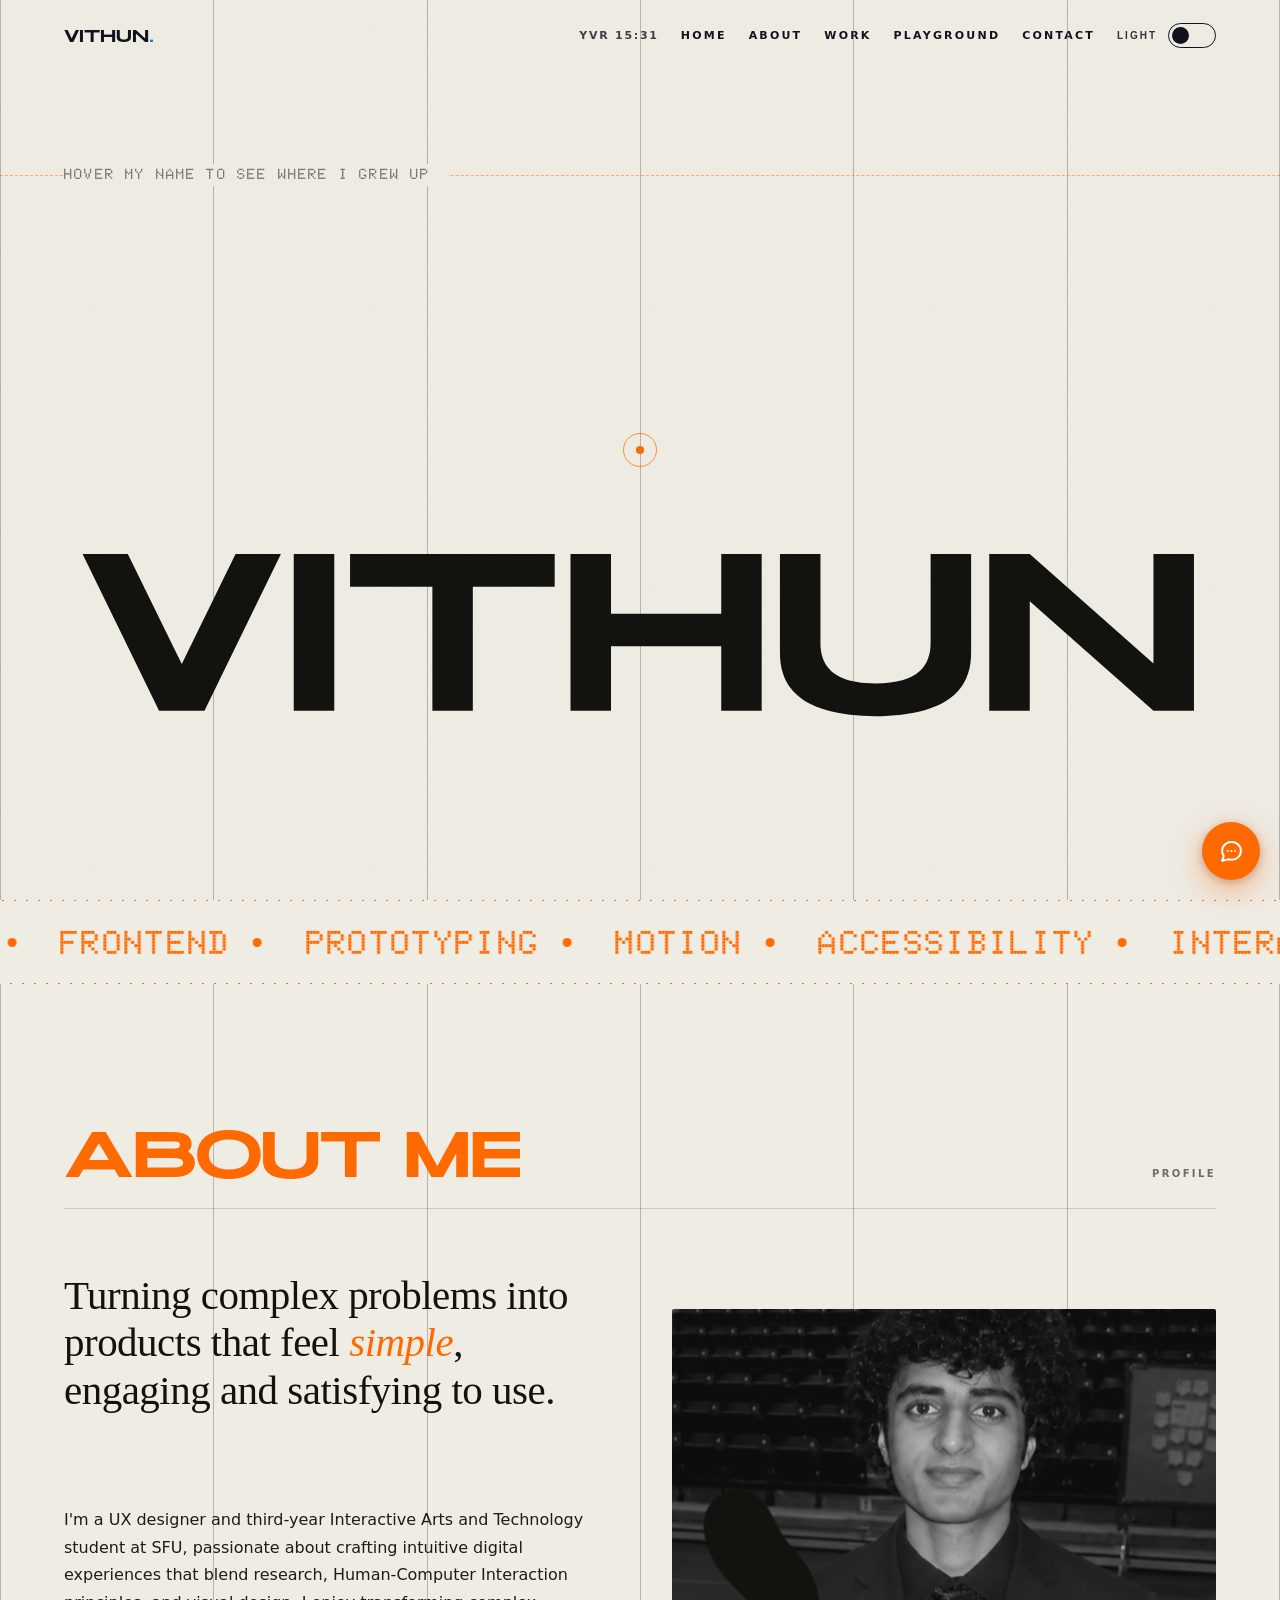
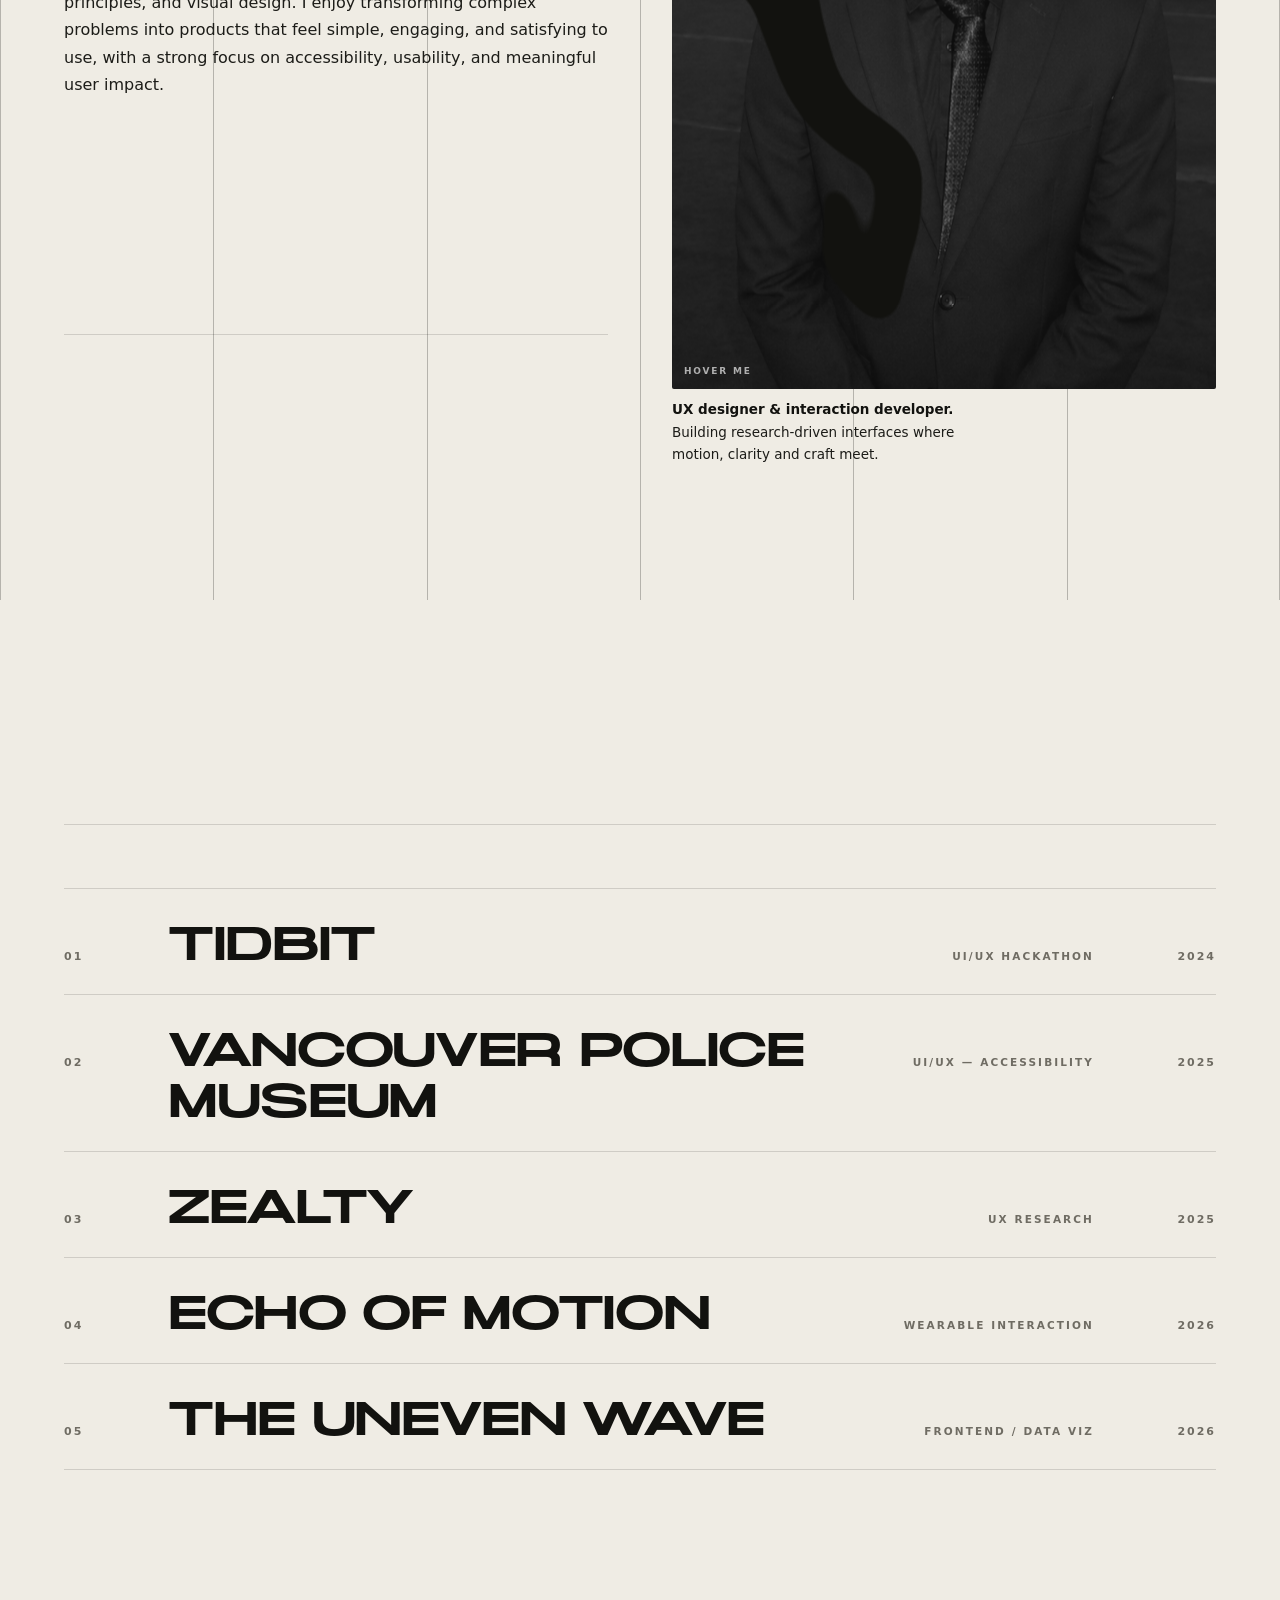
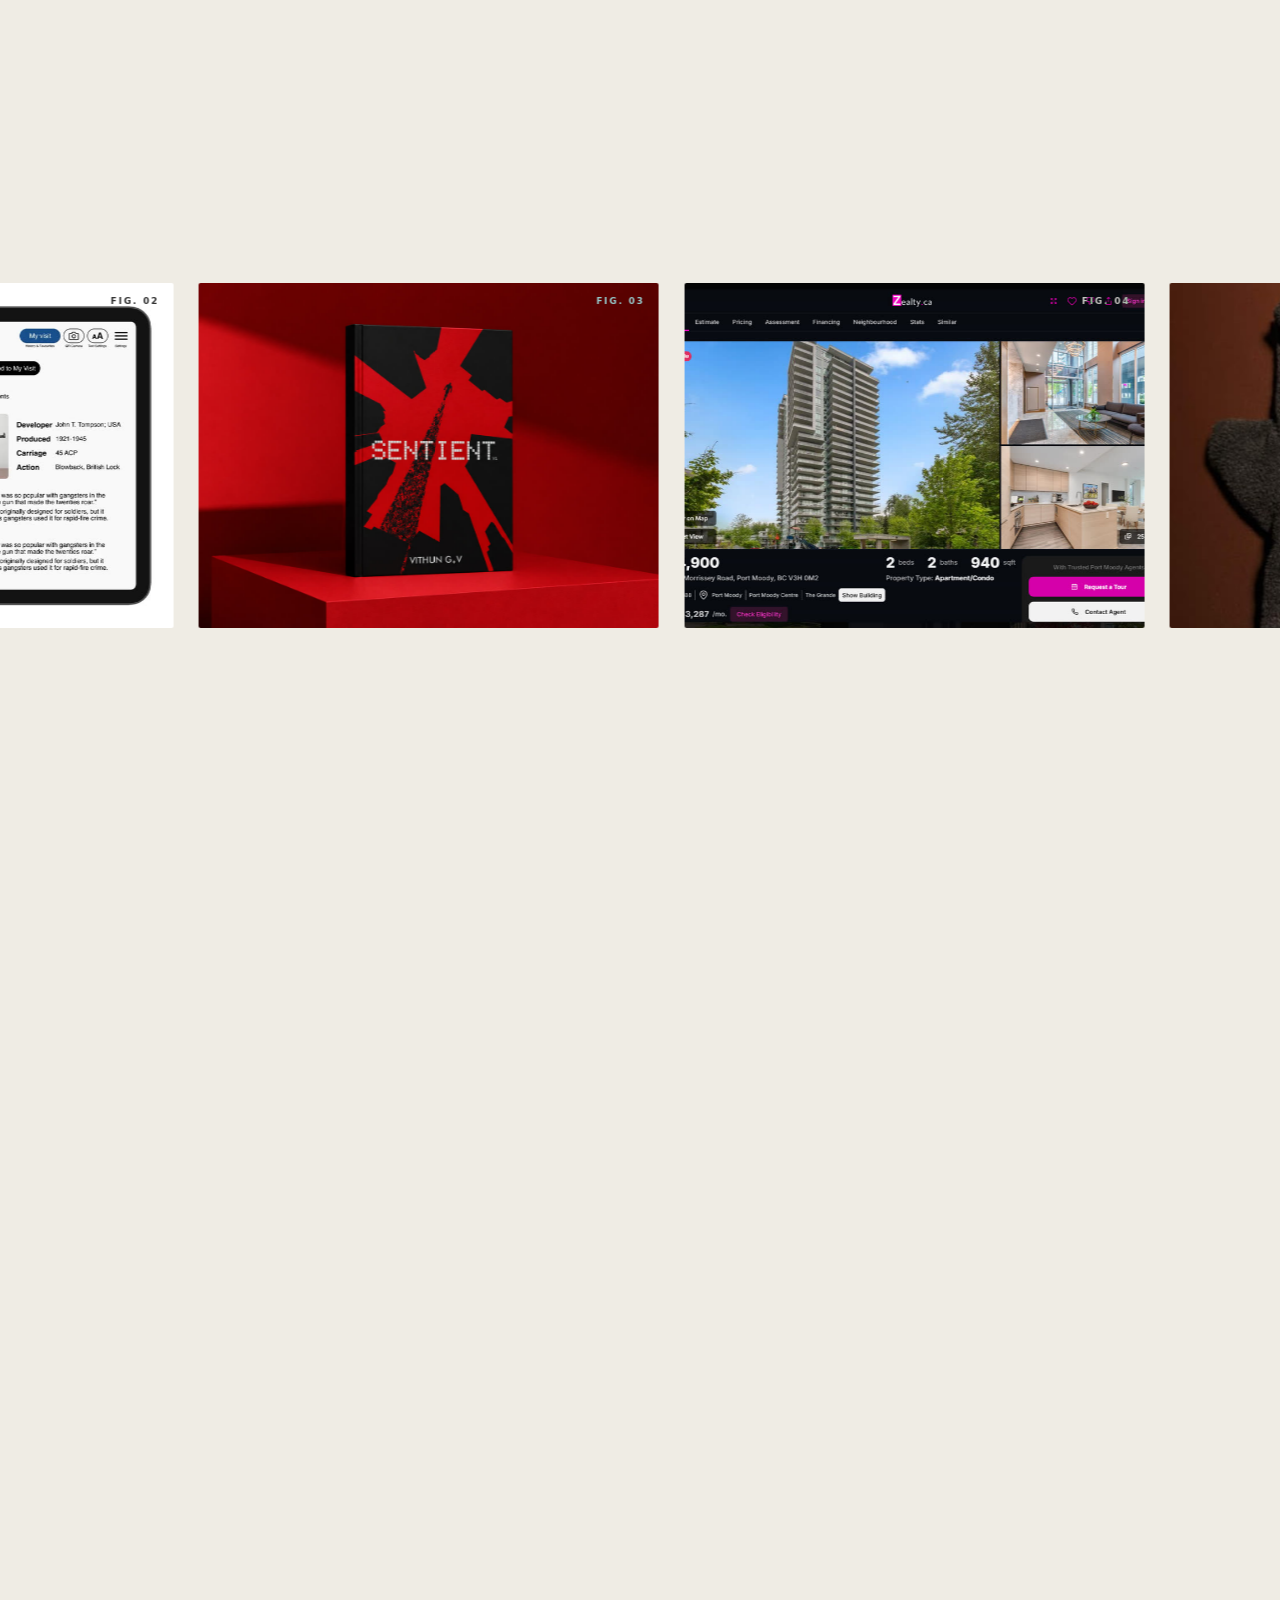
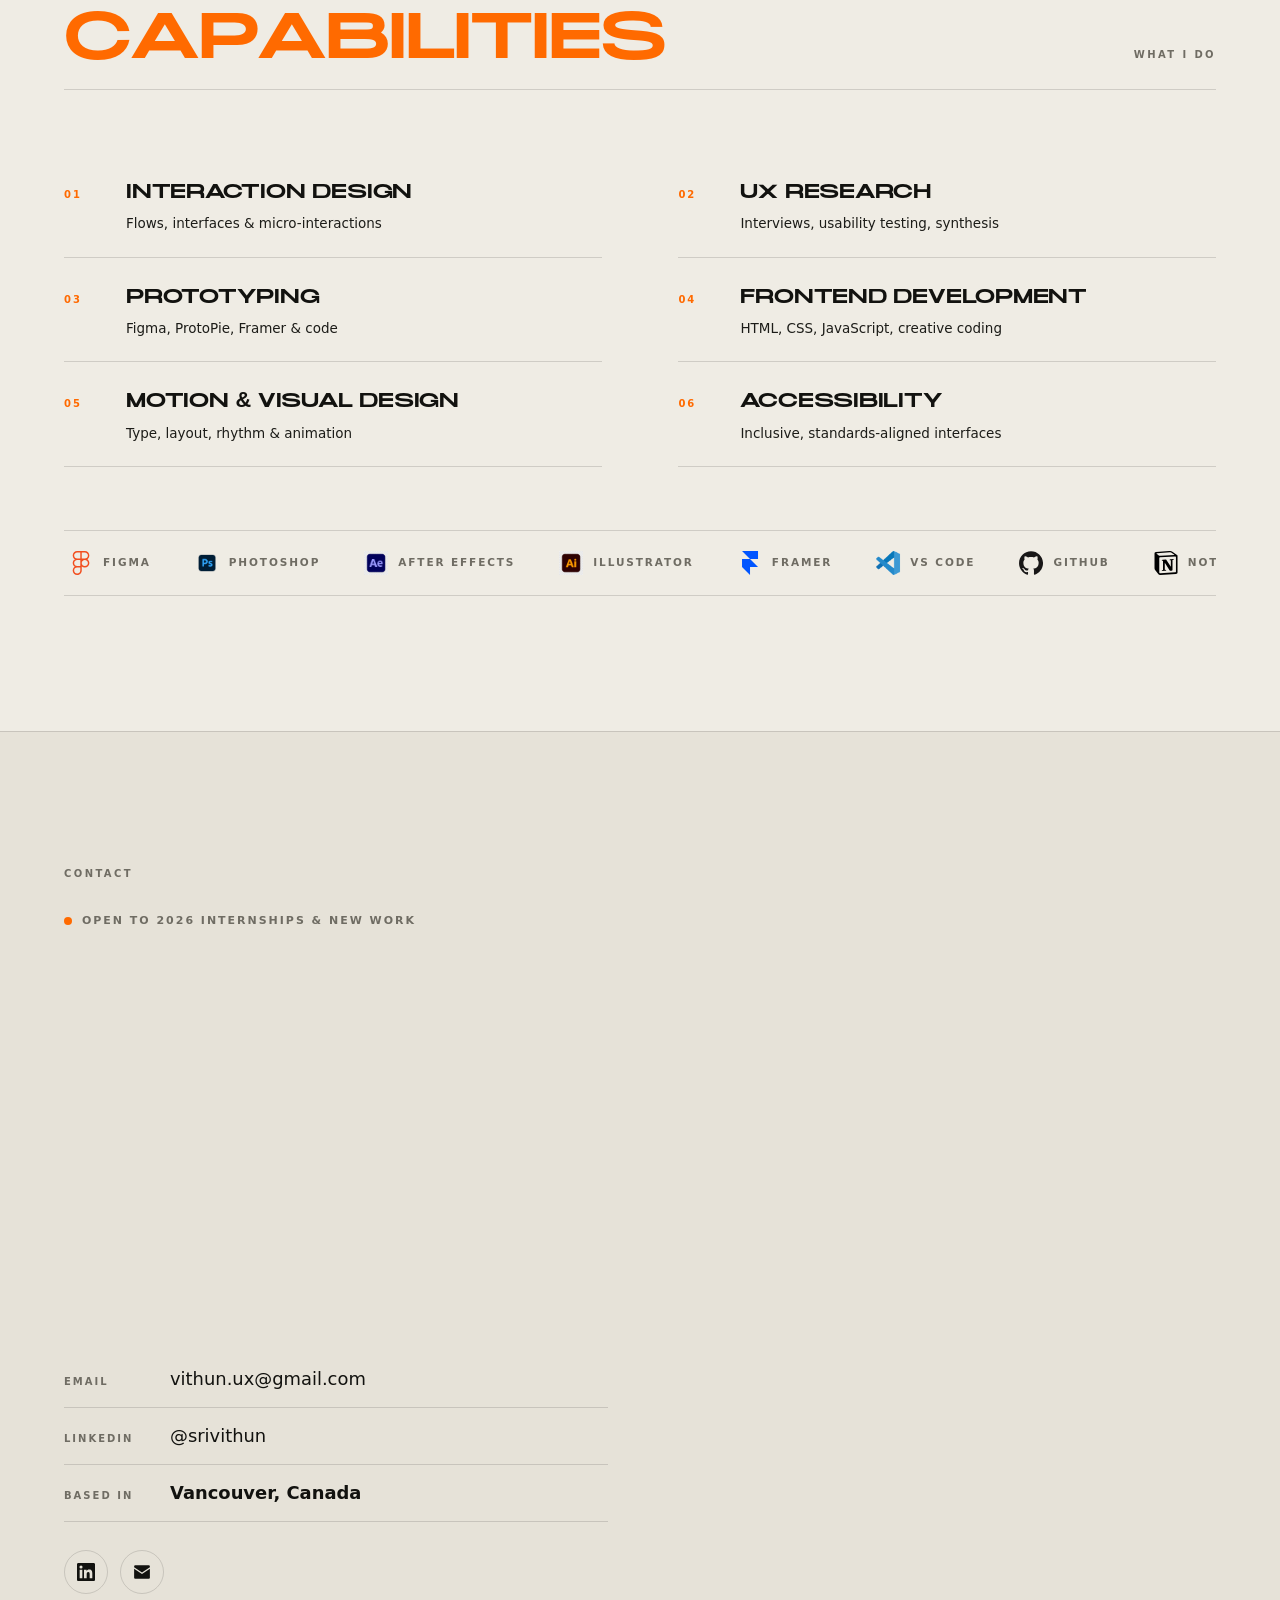
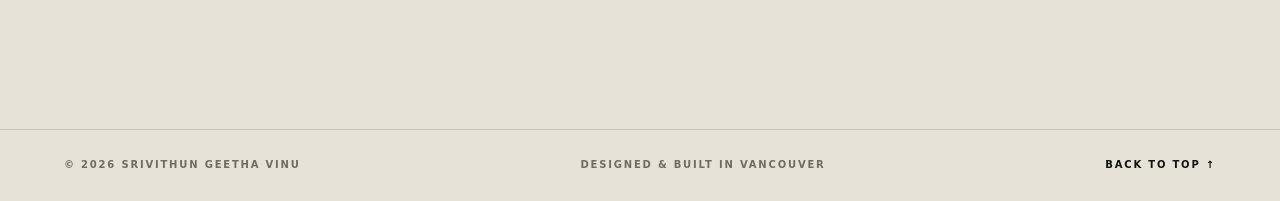
==== commit 976178d9: "work, home" ====
--- a/index.html
+++ b/index.html
@@ -340,6 +340,10 @@
   transform:translateY(0) scale(1.02);
   transition:transform .78s cubic-bezier(.19,.86,.22,1)}
 .gl-inner{position:absolute;inset:0;display:block;overflow:hidden}
+/* Same off-centre framing as the phone build, and the desktop tiles crop it
+   harder still. Keyed on data-src here because that is the attribute this
+   build carries — it lazy-loads, so the real src is empty until first use. */
+.gl-img video[data-src="city-singapore.mp4"]{object-position:30% center}
 .gl-img video{width:100%;height:100%;object-fit:cover;display:block;filter:saturate(.9) contrast(1.02)}
 .gl-img.blank{background:var(--pc,var(--paper-3))}
 .hero .flight{position:relative;z-index:2;height:44px;display:flex;align-items:center;
--- a/pages.css
+++ b/pages.css
@@ -395,7 +395,14 @@
 /* the row takes the project's own colour and the type is knocked out of it in
    the page ink, the same behaviour as Selected Work on the home page */
 .pv .dossier:hover,.pv .dossier:focus-visible{background:var(--pc);color:var(--pcink,var(--ink))}
-.pv .dossier:hover h2,.pv .dossier:focus-visible h2{color:inherit}
+/* The dark-mode tint above is `html.dark .pv .dossier h2` — an element, three
+   classes and another element, which outranks a hover rule that only has three
+   classes and one element. So in dark mode the heading ignored the knock-out
+   and kept a pale wash of the project colour, on a background that had just
+   become that same colour. Matching the qualifier fixes it; the ink is the one
+   picked by contrast in --pcink either way. */
+.pv .dossier:hover h2,.pv .dossier:focus-visible h2,
+html.dark .pv .dossier:hover h2,html.dark .pv .dossier:focus-visible h2{color:inherit}
 .pv .dossier:hover .yr,.pv .dossier:focus-visible .yr{color:inherit}
 .pv .dossier:hover .cat,.pv .dossier:hover .line,.pv .dossier:hover .did li,
 .pv .dossier:hover .yr small,.pv .dossier:hover .did em,
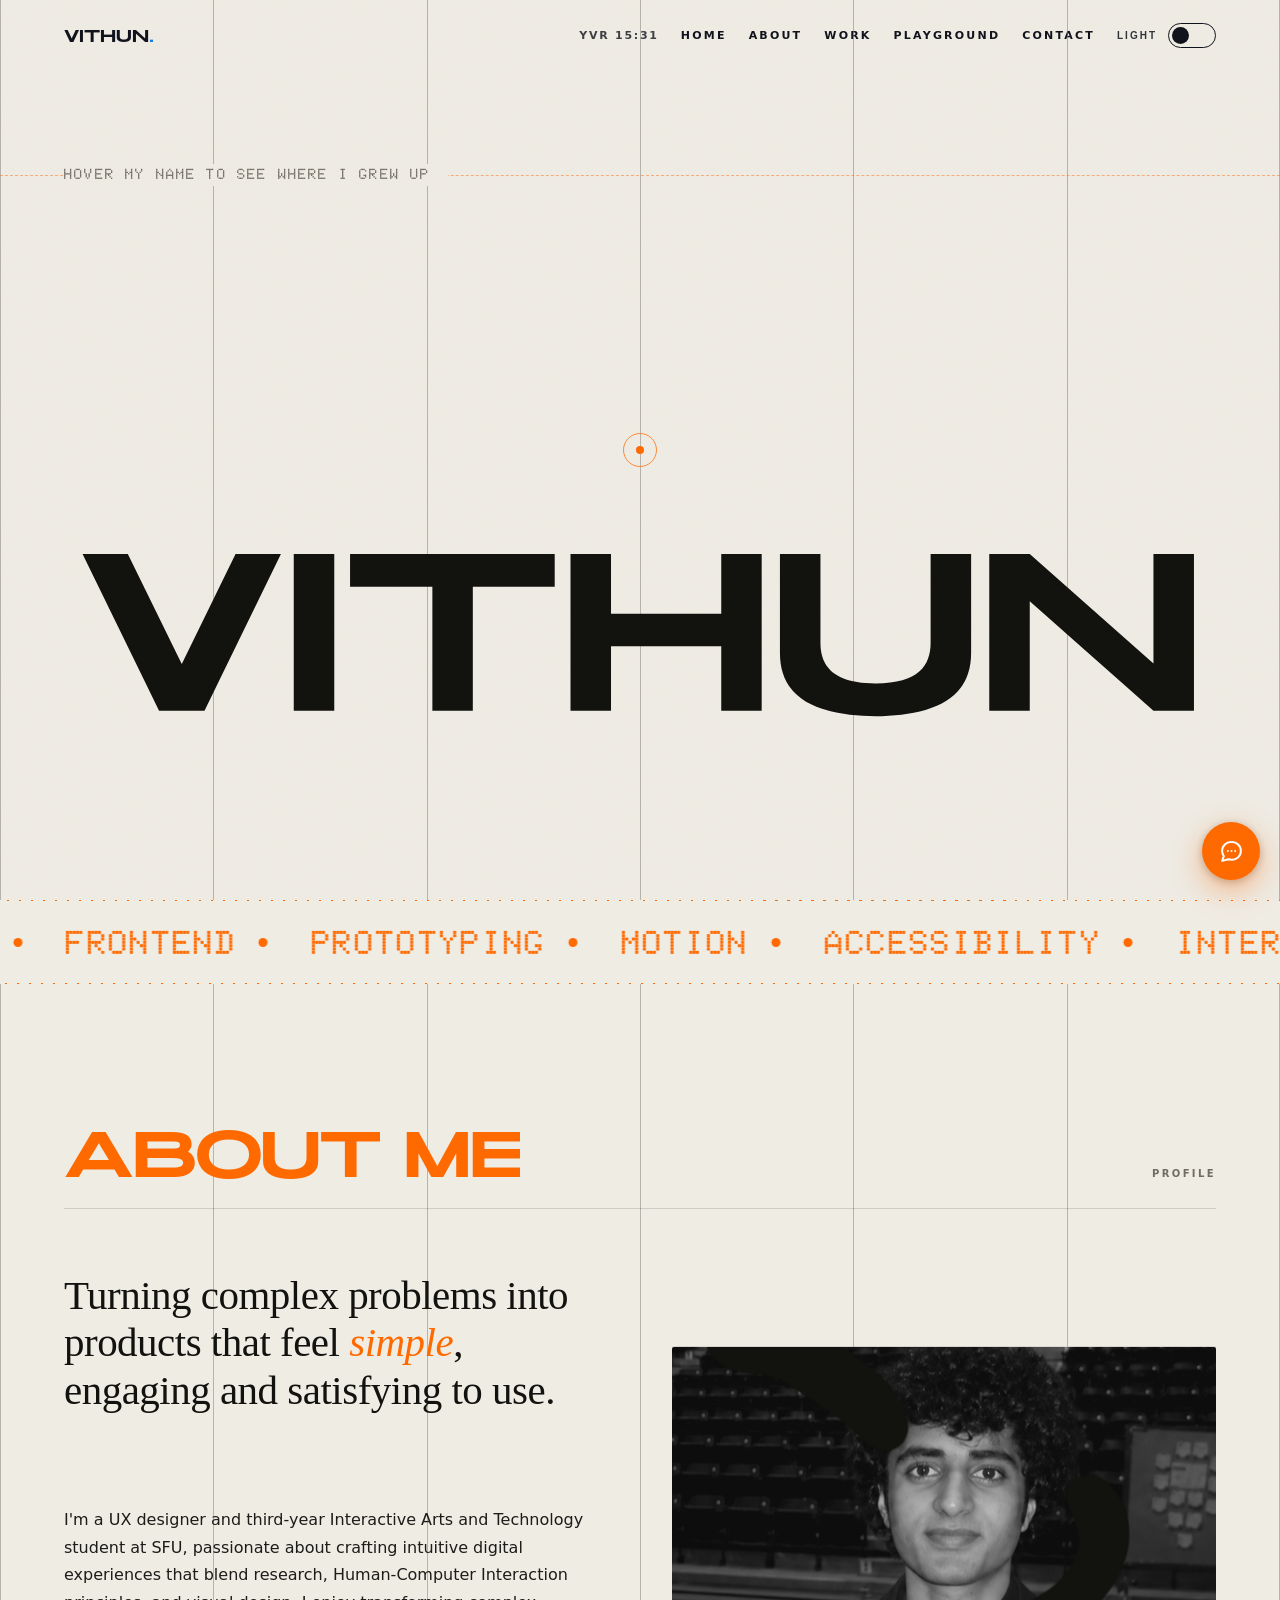
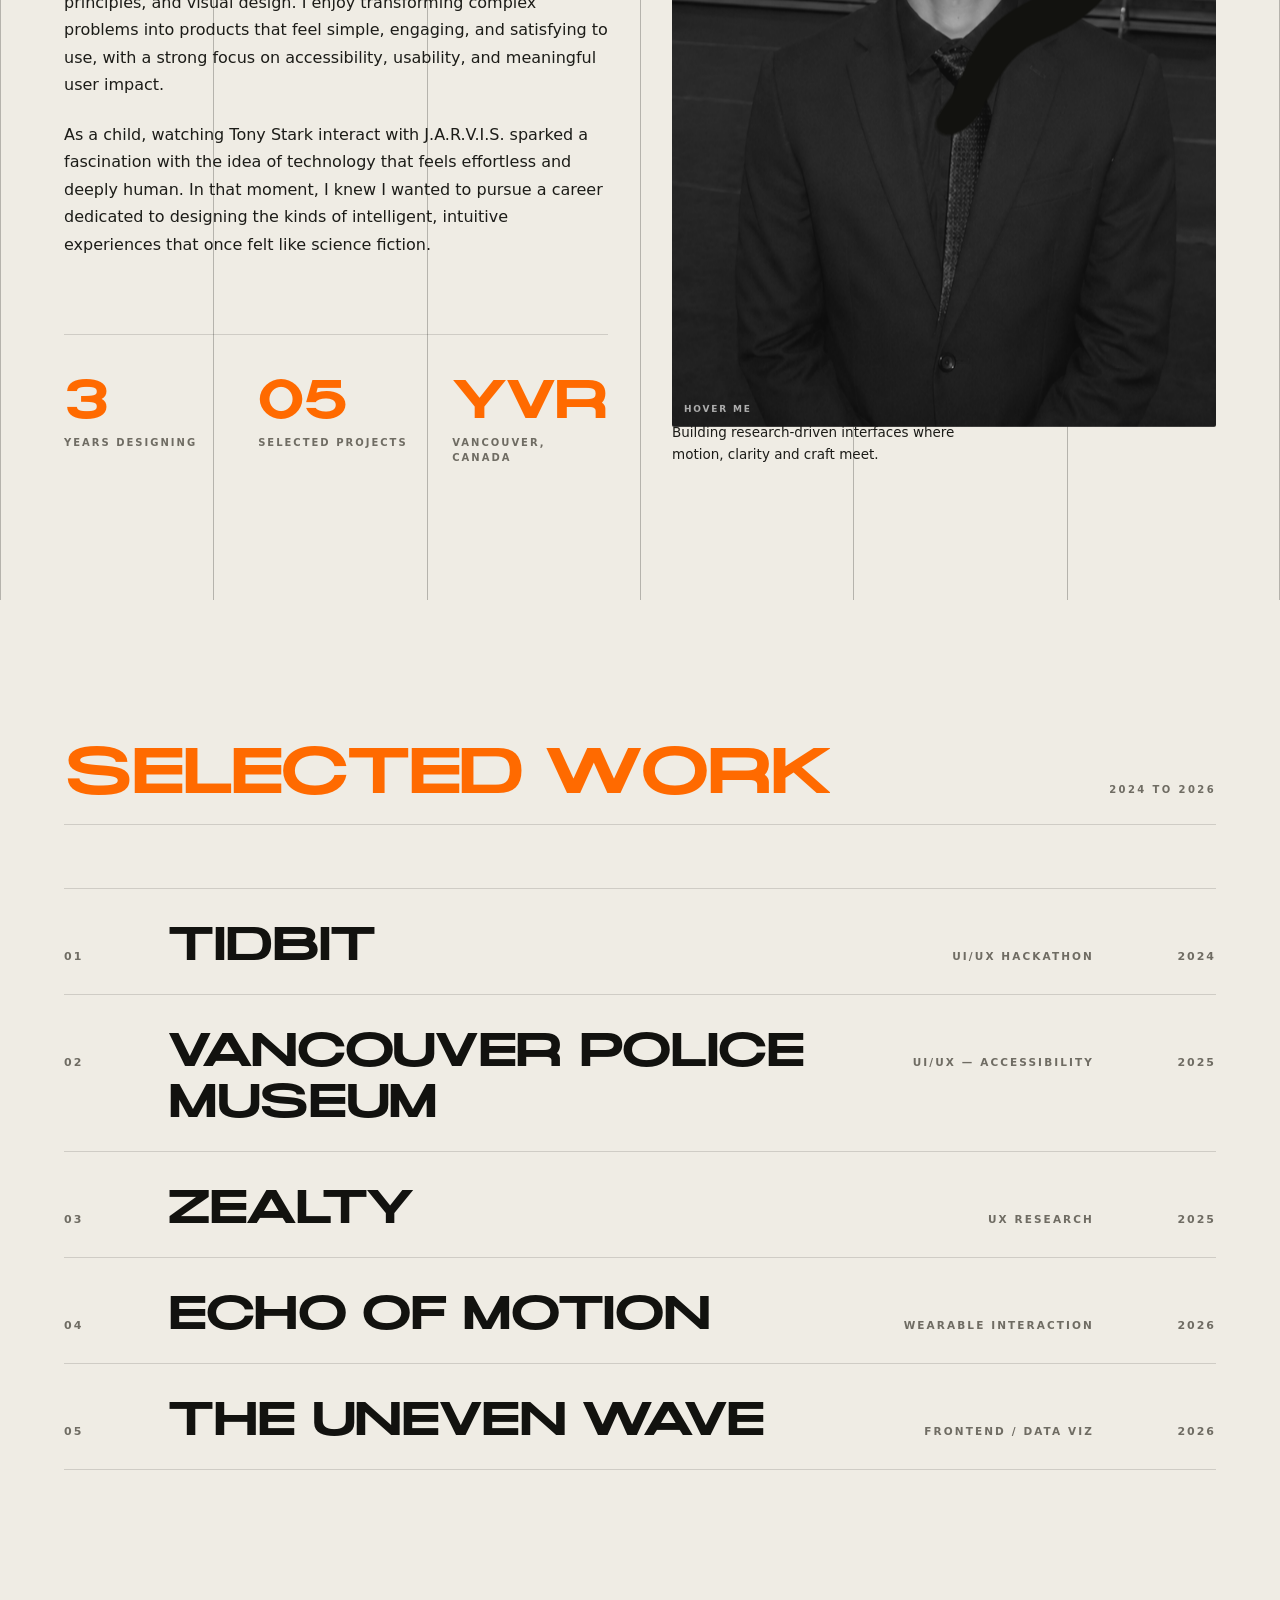
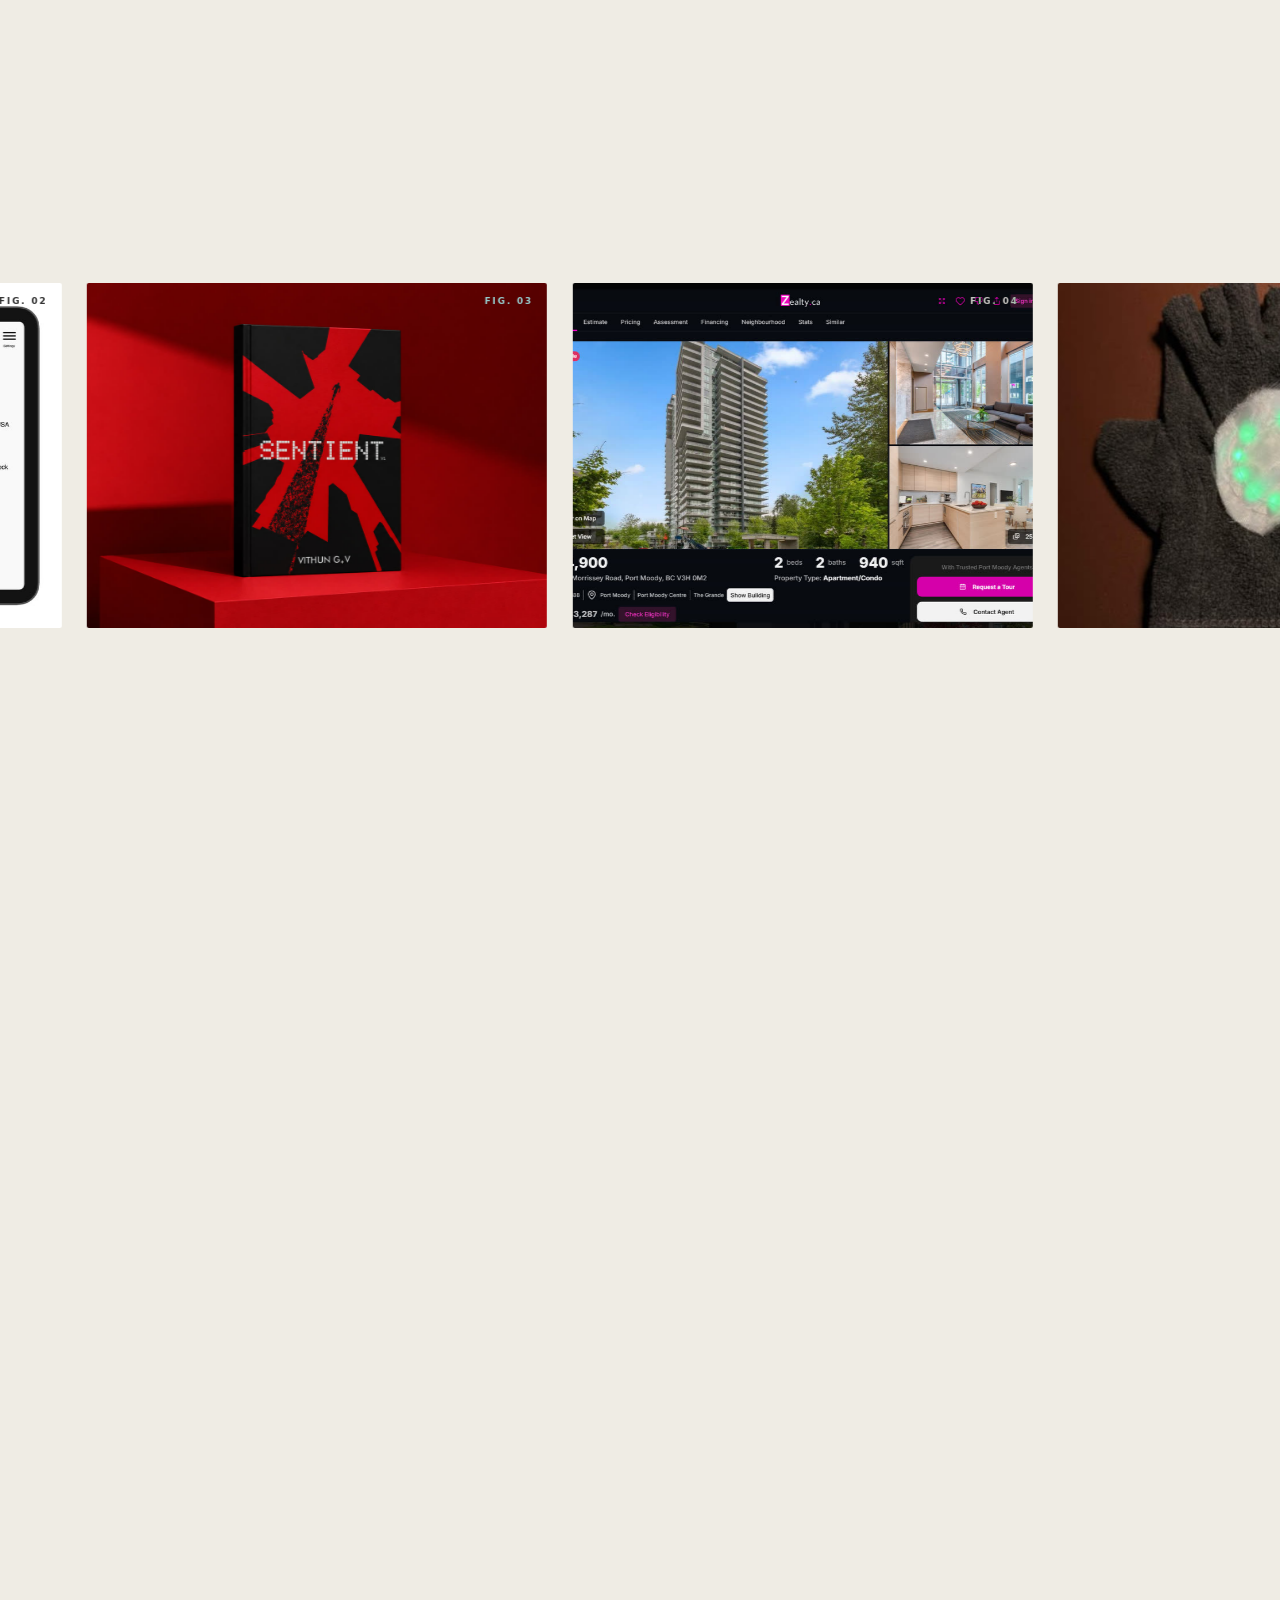
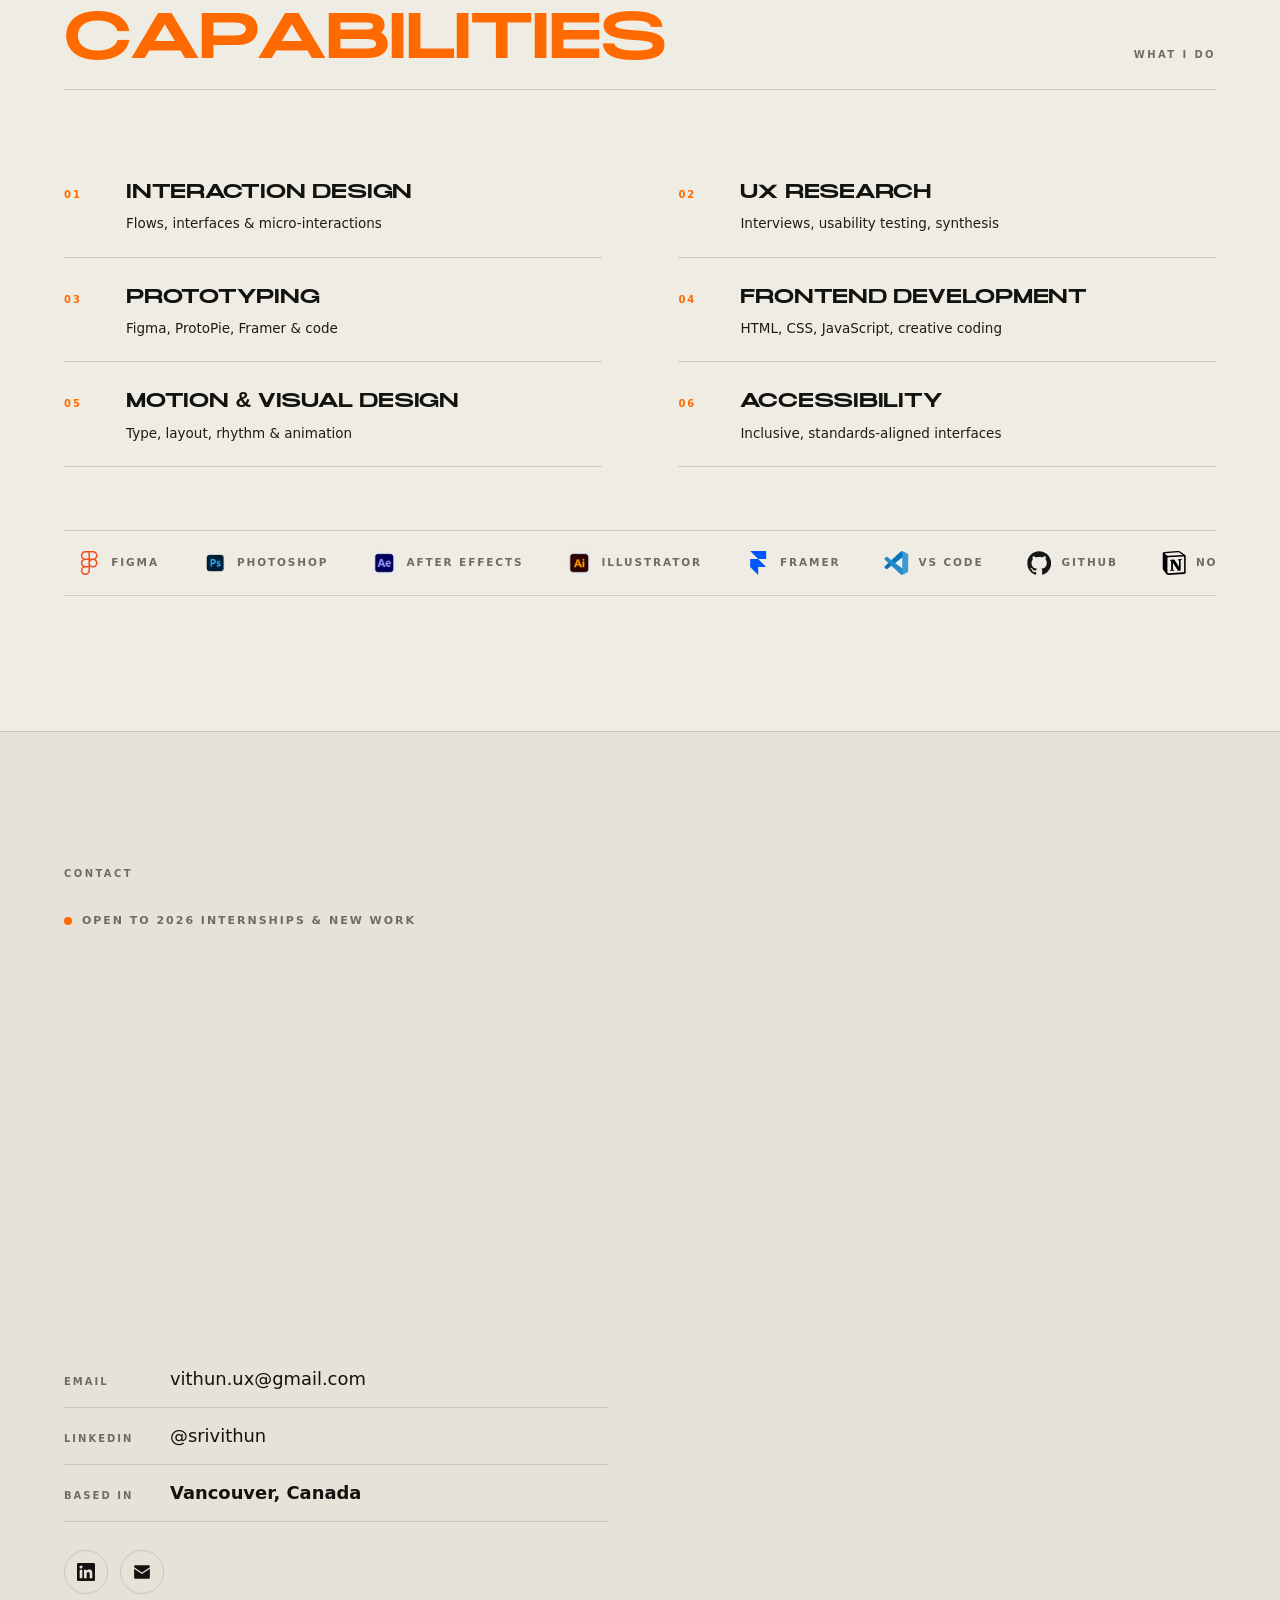
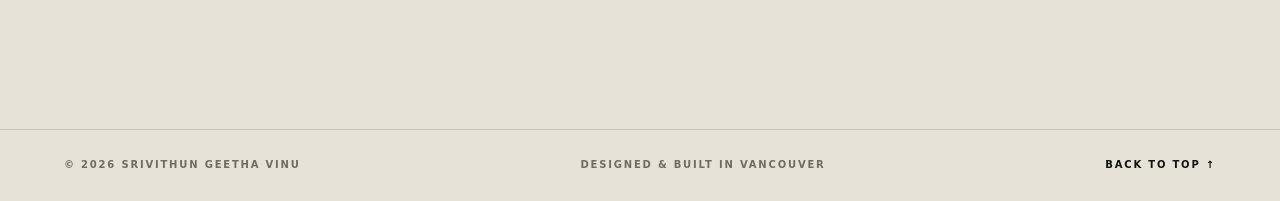
==== commit c8d006a0: "time, home, work" ====
--- a/index.html
+++ b/index.html
@@ -45,6 +45,7 @@
 })();
 </script>
 <script src="motion.js"></script>
+<script src="clock.js" defer></script>
 <script src="theme.js"></script>
 <script src="softscroll.js"></script>
 <script src="portrait-src.js"></script>
@@ -1743,49 +1744,8 @@
   })();
 })();
 
-/* ---------------- CLOCK (Vancouver) ----------------
-   Written to be unfailable rather than merely correct, because the failure
-   mode is silent: the markup ships a "VAN —:—" placeholder, so anything that
-   stops tick() from landing leaves the header looking like the clock was
-   removed rather than broken.
-
-   Three things could do that, and all three are now handled:
-     - the timezone lookup throwing (a browser built without full ICU data),
-       which the old try/catch swallowed and left on the placeholder;
-     - the tab being restored from the back/forward cache, where interval
-       timers are frozen and the time on screen is whatever it was minutes ago;
-     - the interval being throttled or dropped in a background tab.
-   So it re-reads on every event that could mean the page is being looked at
-   again, and falls back to local time rather than showing nothing.        */
-(function(){
-  const a=$('#clock');if(!a)return;
-  function stamp(){
-    const now=new Date();
-    try{
-      return 'YVR '+now.toLocaleTimeString('en-US',
-        {timeZone:'America/Vancouver',hour:'2-digit',minute:'2-digit',hour12:false});
-    }catch(e){
-      /* no timezone database: the local hour is wrong for Vancouver, so it is
-         labelled honestly rather than silently lying about where it is */
-      try{
-        return 'LOCAL '+now.toLocaleTimeString('en-US',
-          {hour:'2-digit',minute:'2-digit',hour12:false});
-      }catch(e2){
-        const h=('0'+now.getHours()).slice(-2),m=('0'+now.getMinutes()).slice(-2);
-        return 'LOCAL '+h+':'+m;
-      }
-    }
-  }
-  function tick(){const t=stamp();if(t&&a.textContent!==t)a.textContent=t;}
-  tick();
-  setInterval(tick,15000);
-  /* every moment the page might be freshly on screen */
-  addEventListener('pageshow',tick);
-  addEventListener('focus',tick);
-  addEventListener('visibilitychange',tick);
-  if(document.readyState==='loading')document.addEventListener('DOMContentLoaded',tick,{once:true});
-  addEventListener('load',tick);
-})();
+/* the Vancouver clock lives in clock.js, shared with About, Work and the
+   case-study page so the header is identical wherever you land */
 
 /* ---------------- NAV / MENU / ANCHORS ---------------- */
 (function(){
--- a/pages.css
+++ b/pages.css
@@ -402,7 +402,11 @@
    become that same colour. Matching the qualifier fixes it; the ink is the one
    picked by contrast in --pcink either way. */
 .pv .dossier:hover h2,.pv .dossier:focus-visible h2,
-html.dark .pv .dossier:hover h2,html.dark .pv .dossier:focus-visible h2{color:inherit}
+html.dark .pv .dossier:hover h2,html.dark .pv .dossier:focus-visible h2{
+  /* the value, not `inherit`. Inheriting made the heading depend on the row's
+     own colour resolving first, which is one more thing that can be overridden
+     out from under it. --pcink is #12120F for every project in this list. */
+  color:var(--pcink,#12120F)}
 .pv .dossier:hover .yr,.pv .dossier:focus-visible .yr{color:inherit}
 .pv .dossier:hover .cat,.pv .dossier:hover .line,.pv .dossier:hover .did li,
 .pv .dossier:hover .yr small,.pv .dossier:hover .did em,
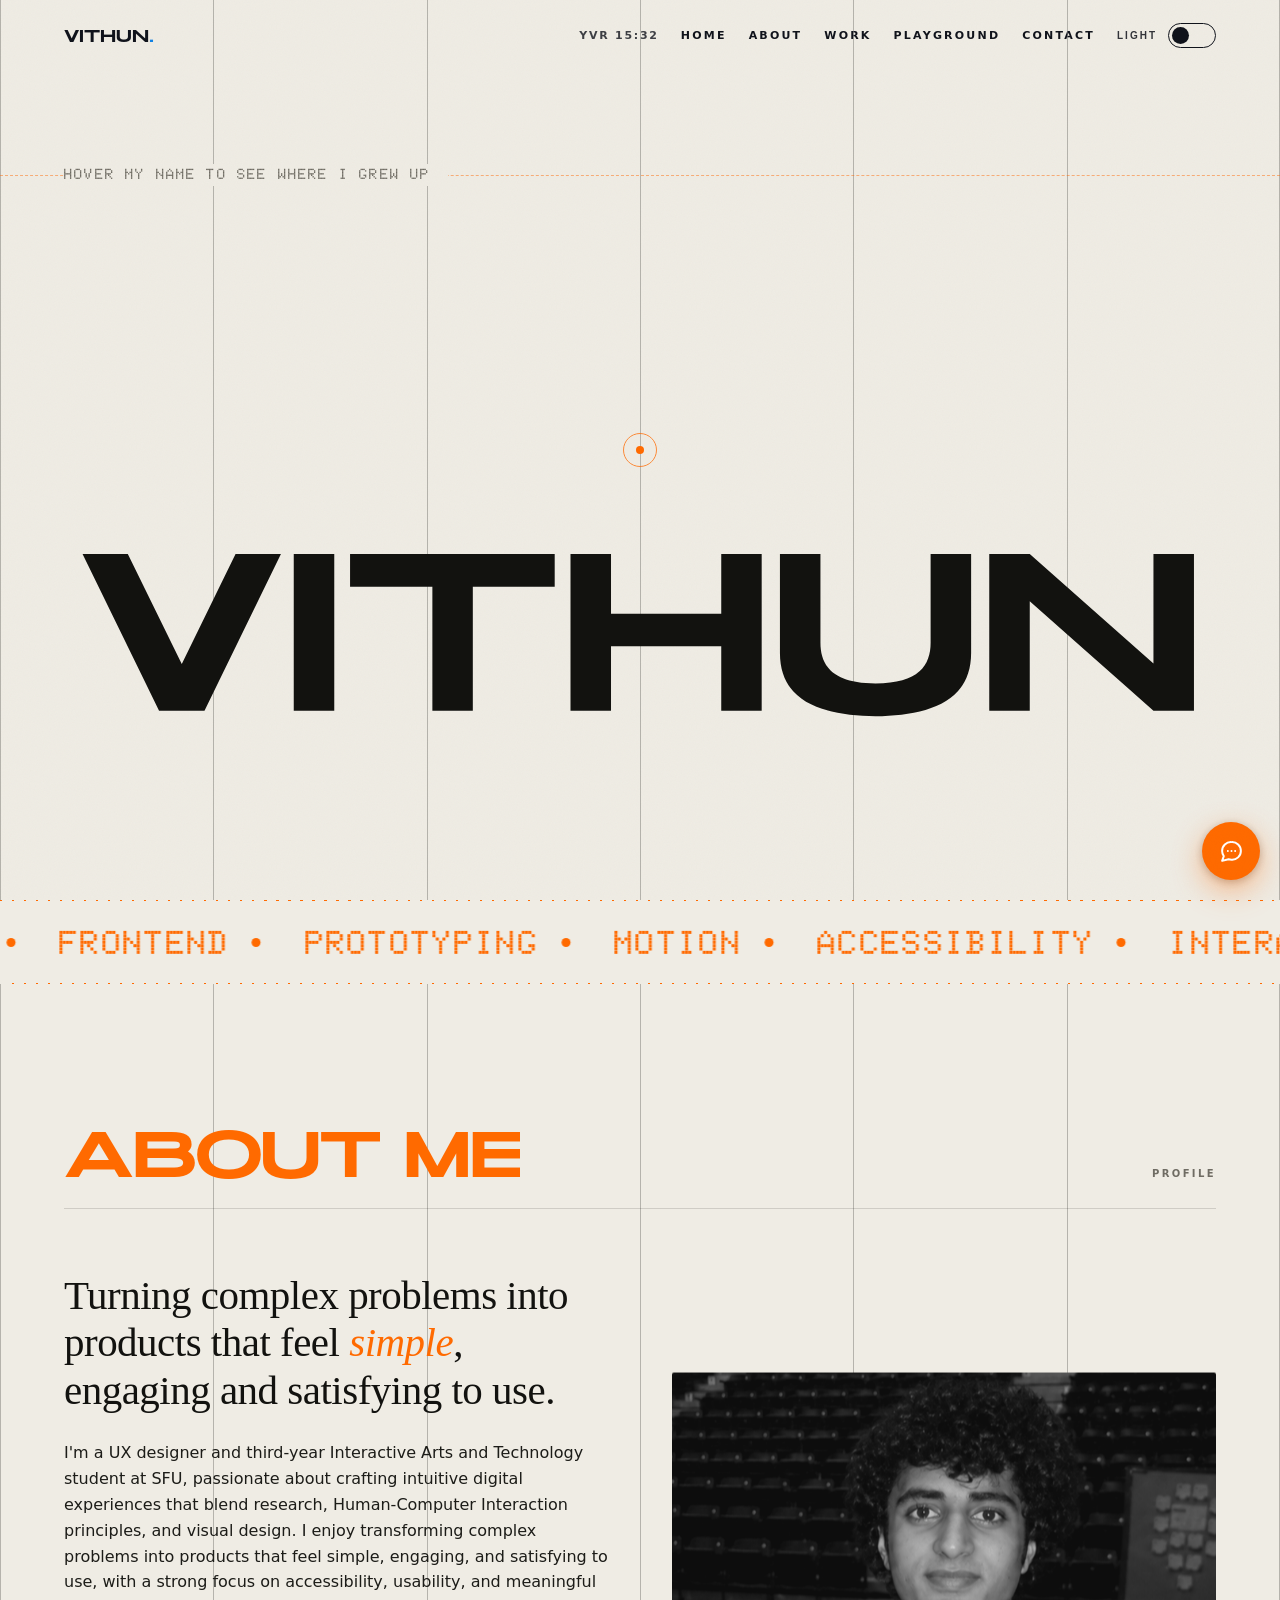
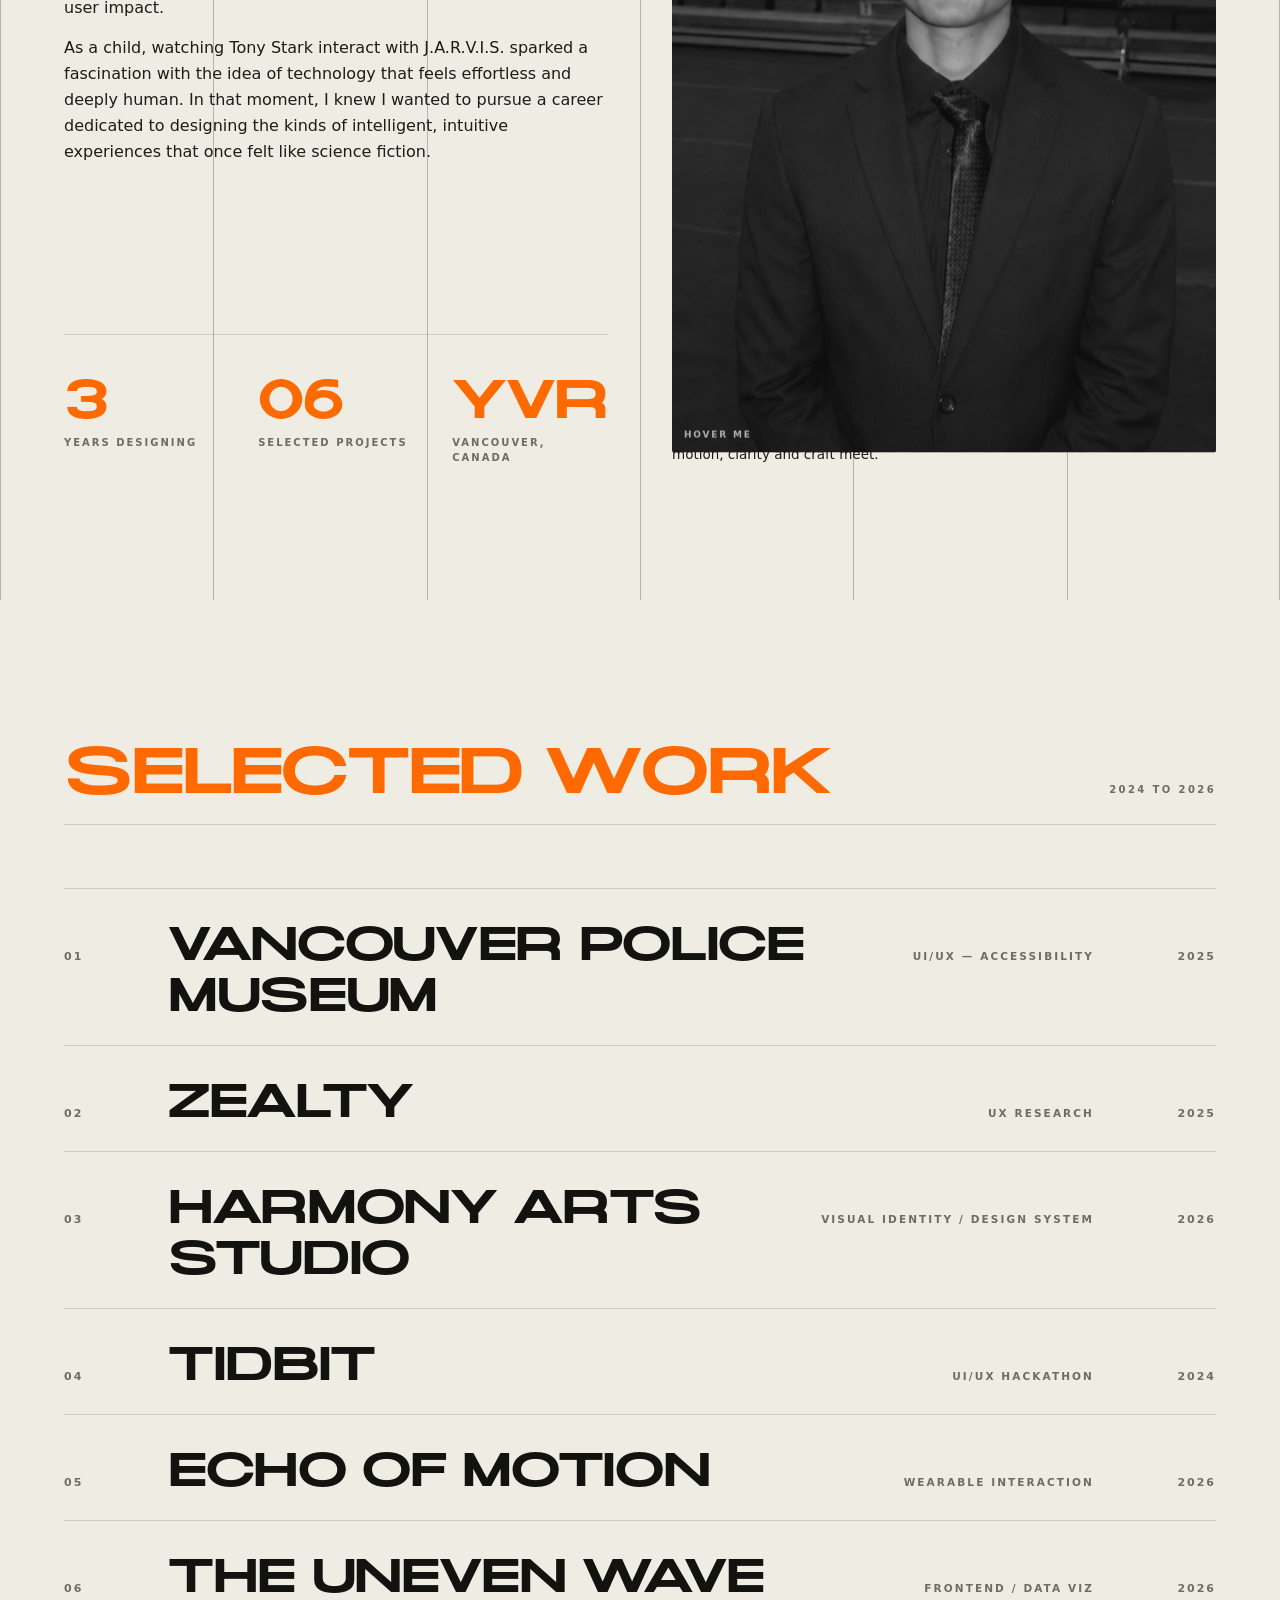
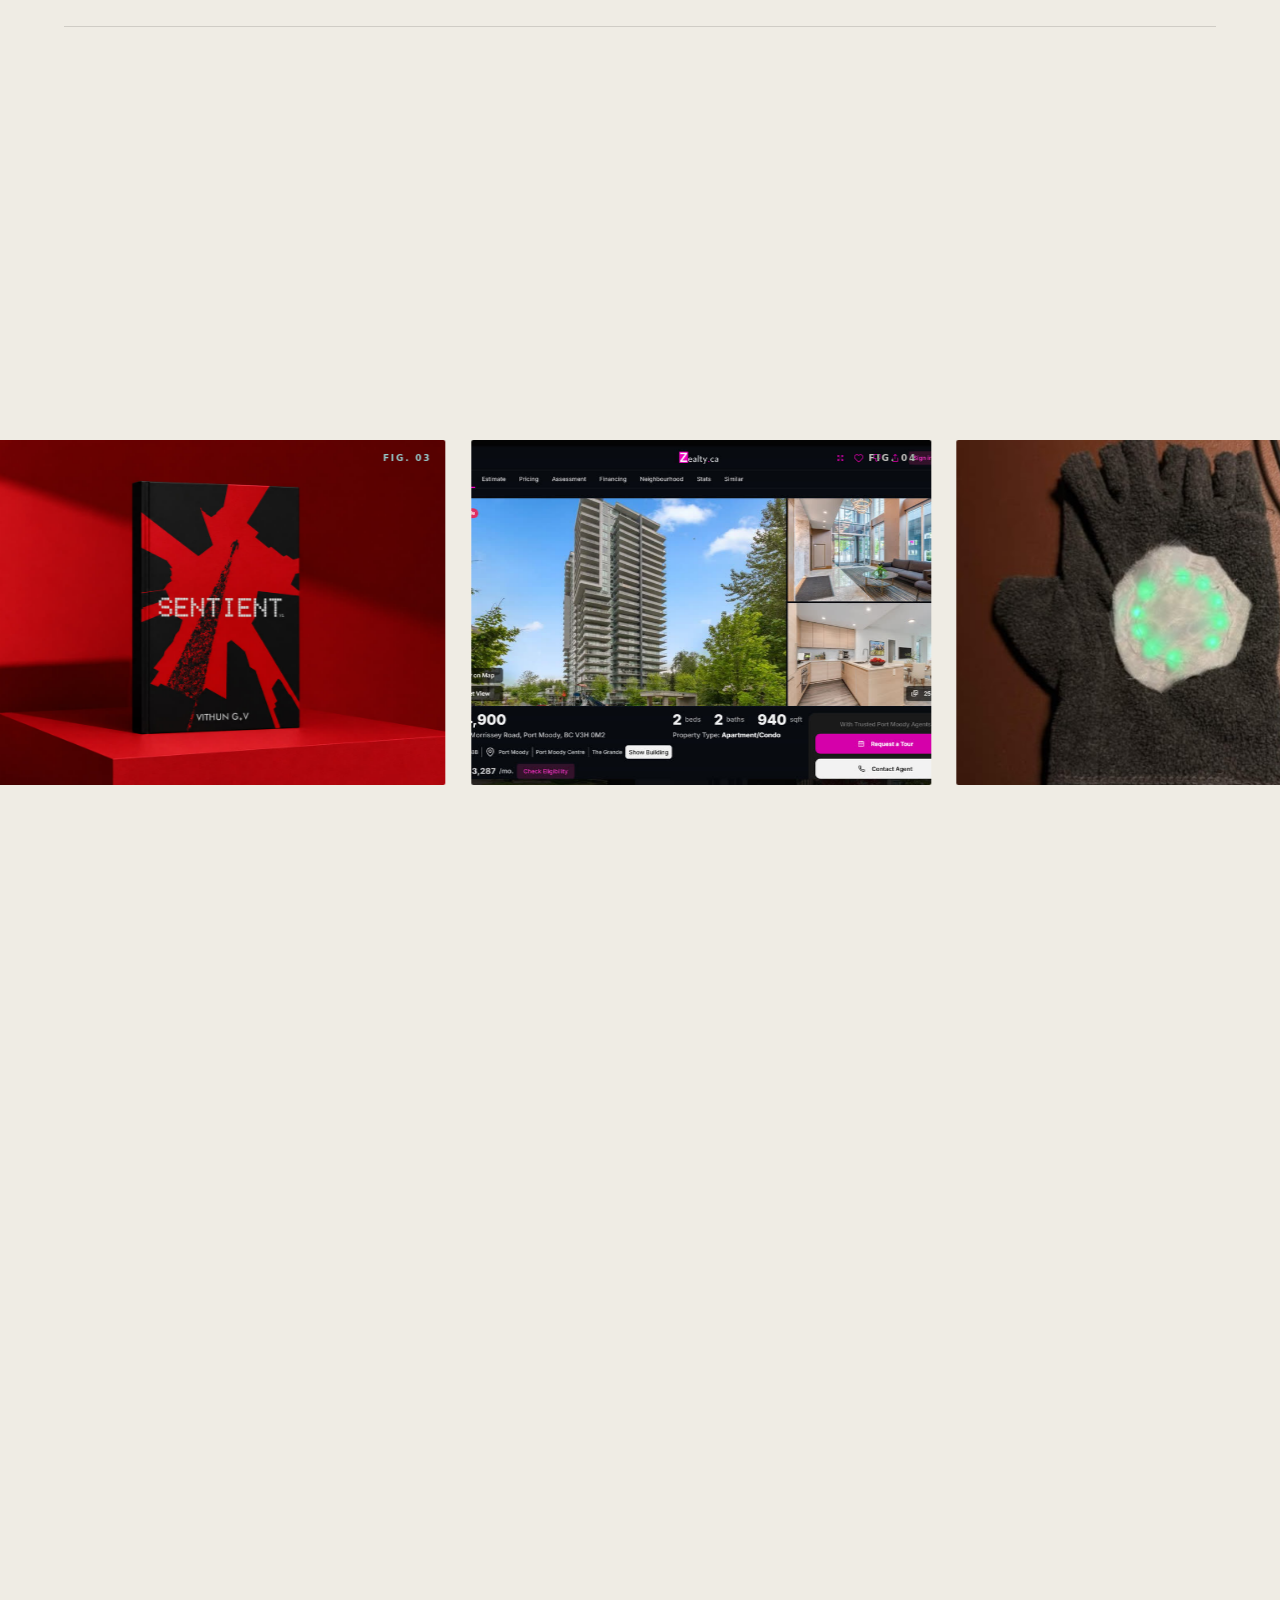
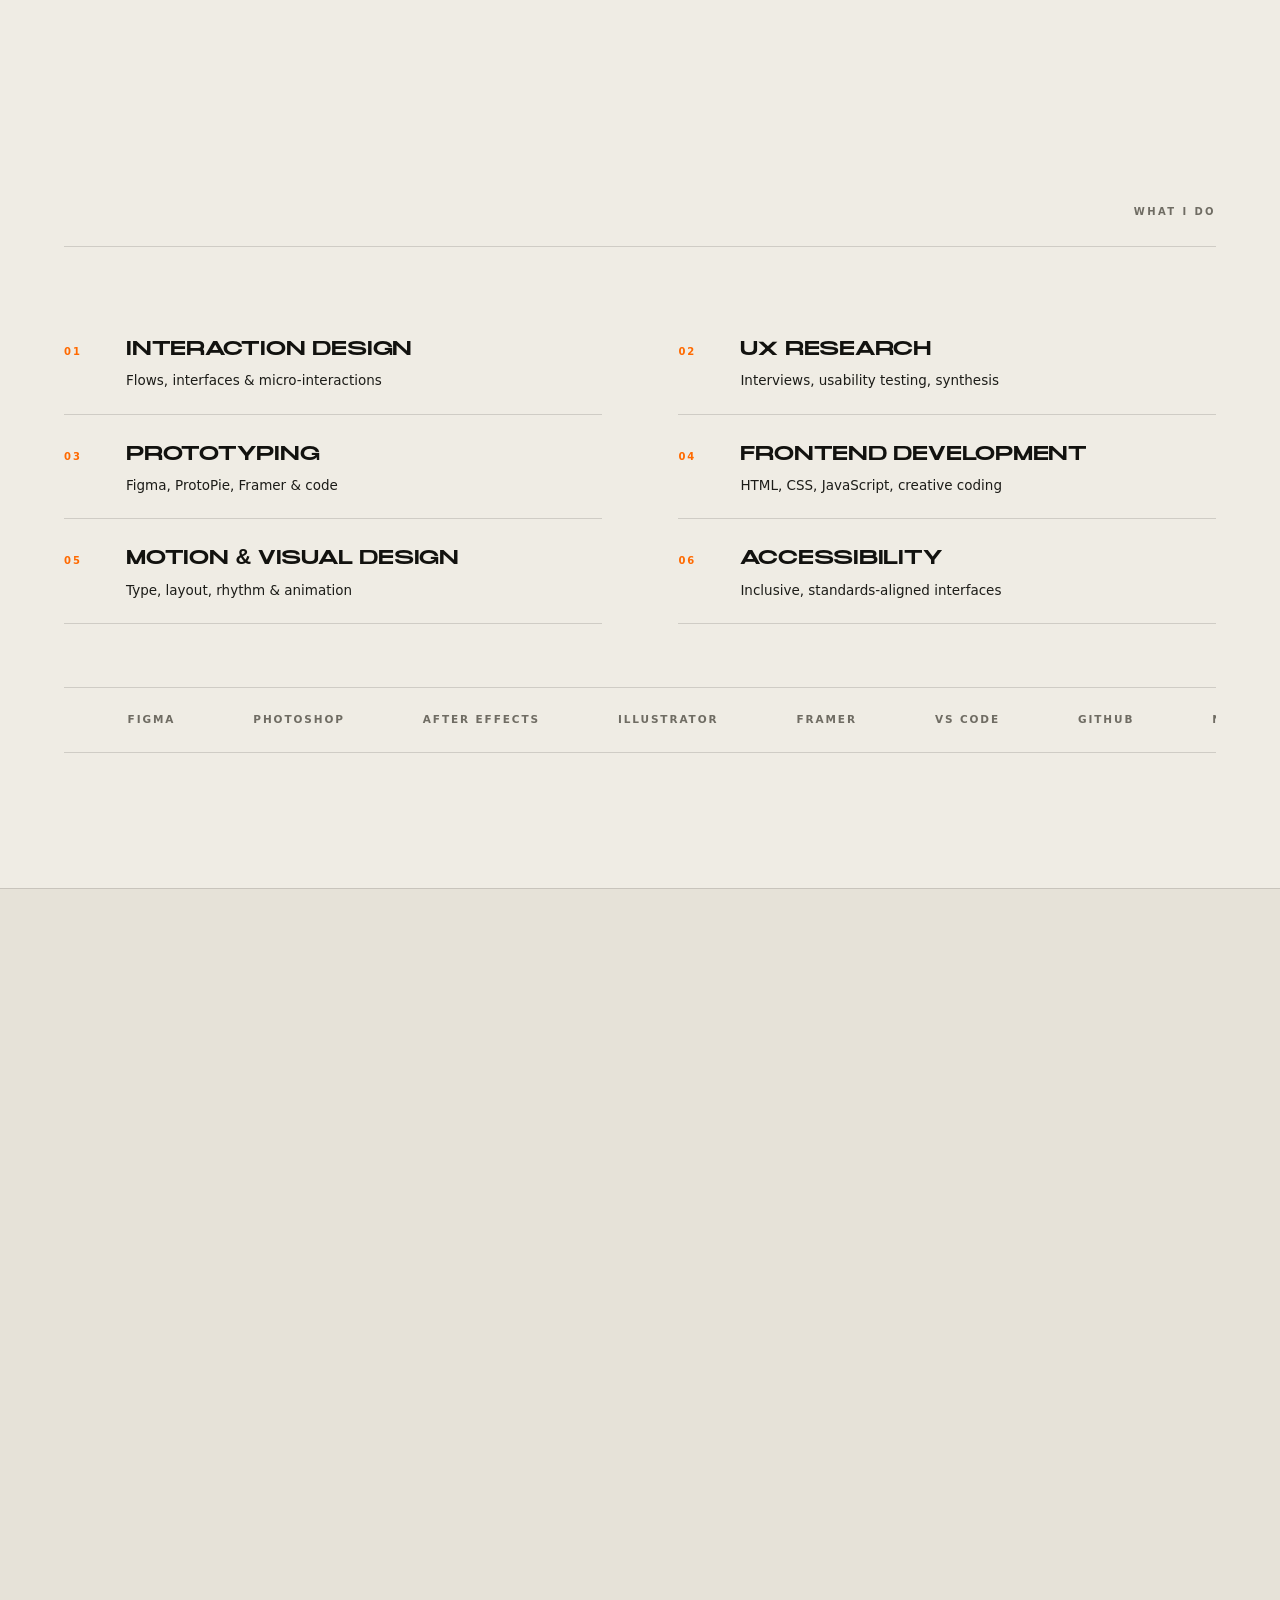
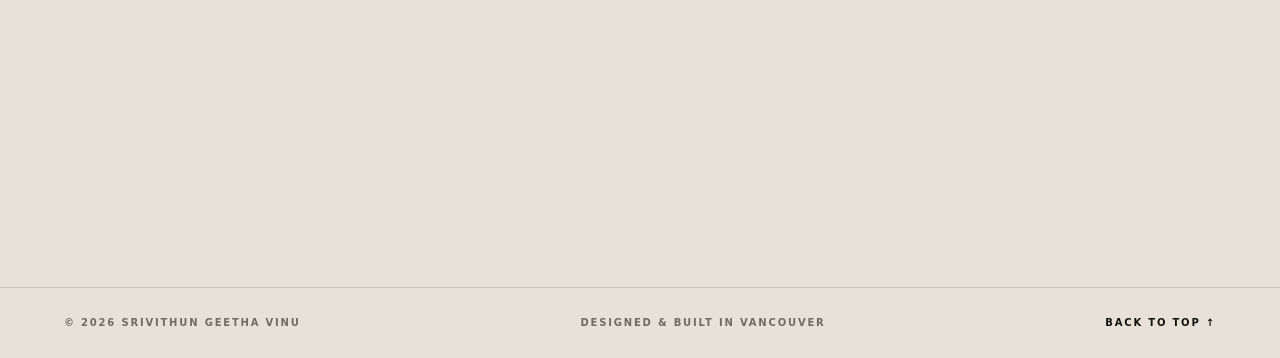
==== commit 7cdad03b: "projects" ====
--- a/index.html
+++ b/index.html
@@ -404,11 +404,15 @@
   font-size:clamp(26px,3.2vw,46px);line-height:1.16;margin-bottom:38px;max-width:26ch;
   letter-spacing:-.012em}
 .abt-copy .statement em{font-style:italic;color:var(--accent)}
-/* auto margins above the first paragraph and above the figures split the free
-   space evenly, so the small copy sits centred between the two */
-.abt-copy p{font-size:clamp(16px,1.25vw,19px);line-height:1.72;color:var(--ink-2);margin-bottom:22px;
-  max-width:62ch}
-.abt-copy p:first-of-type{margin-top:auto}
+/* The column is as tall as the portrait beside it, and on a wide screen that
+   leaves a lot of free space. It used to be split by TWO auto margins — one
+   above the copy and one above the figures — which pushed the paragraphs into
+   the middle and opened a gulf under the statement. Only the figures take the
+   slack now, so the copy reads as one block under the heading and the free
+   space collects in one place, at the bottom, where it looks deliberate. */
+.abt-copy .statement{margin-bottom:clamp(22px,2vw,30px)}
+.abt-copy p{font-size:clamp(16px,1.12vw,18px);line-height:1.62;color:var(--ink-2);
+  margin-bottom:clamp(14px,1.1vw,18px);max-width:58ch}
 .abt-right{max-width:none}
 .abt-lede{margin-top:22px;font-size:13.5px;line-height:1.65;color:var(--ink-2);max-width:34ch}
 .abt-lede b{color:var(--ink)}
@@ -880,7 +884,7 @@
       <p class="rv rv-d1">As a child, watching Tony Stark interact with J.A.R.V.I.S. sparked a fascination with the idea of technology that feels effortless and deeply human. In that moment, I knew I wanted to pursue a career dedicated to designing the kinds of intelligent, intuitive experiences that once felt like science fiction.</p>
       <div class="facts">
         <div class="fact rv"><b>3</b><span>Years designing</span></div>
-        <div class="fact rv rv-d1"><b>05</b><span>Selected projects</span></div>
+        <div class="fact rv rv-d1"><b>06</b><span>Selected projects</span></div>
         <div class="fact rv rv-d2"><b>YVR</b><span>Vancouver, Canada</span></div>
       </div>
     </div>
@@ -1036,12 +1040,14 @@
 
 /* ---------------- DATA ---------------- */
 const PROJECTS=[
- {name:"tidbit",cat:"UI/UX Hackathon",year:"2024",time:"1 day",img:"tb1.png",thumb:"th-tb1.jpg",color:"#F5821F",   // thumb = device mockup
-  blurb:"A quick cooking app you browse by swiping, turning recipe overload into simple instructions you follow one step at a time, built in a single day."},
  {name:"Vancouver Police Museum",cat:"UI/UX — Accessibility",year:"2025",time:"4 months",img:"VPM1.png",thumb:"th-VPMD.jpg",color:"#3B82F6",
   blurb:"An accessibility-focused museum app grounded in four months of on-site research and stakeholder collaboration."},
  {name:"Zealty",cat:"UX Research",year:"2025",time:"4 months",img:"Z1.png",thumb:"th-ZD.jpg",color:"#EC4899",
   blurb:"A comparative usability study against REW with redesign recommendations for Zealty's product team, all backed by research."},
+ {name:"Harmony Arts Studio",cat:"Visual Identity / Design System",year:"2026",time:"3 weeks",img:"HAS1.png",thumb:"th-HAS.jpg",color:"#F5C842",
+  blurb:"A visual design system and template kit for a Langley wellness studio, so a small team can publish on-brand social content without a designer."},
+ {name:"tidbit",cat:"UI/UX Hackathon",year:"2024",time:"1 day",img:"tb1.png",thumb:"th-tb1.jpg",color:"#F5821F",   // thumb = device mockup
+  blurb:"A quick cooking app you browse by swiping, turning recipe overload into simple instructions you follow one step at a time, built in a single day."},
  {name:"Echo of Motion",cat:"Wearable Interaction",year:"2026",time:"1 month",img:"EOMD.png",thumb:"th-EOMD.jpg",color:"#EF4444",
   blurb:"A wearable drawing interface that translates wrist movement into expressive lines in real time on a digital canvas."},
  {name:"The Uneven Wave",cat:"Frontend / Data Viz",year:"2026",time:"2 months",img:"TUW-1.png",thumb:"th-TUVD.jpg",color:"#CDB89A",
@@ -1099,9 +1105,10 @@
 /* the device mockup leads (listed twice so it dominates), with a couple of
    detail shots mixed in so the playground wall never looks repetitive        */
 const SHOTS=[
- ["th-tb1.jpg","th-tb1.jpg","th-tb34.jpg"],
  ["th-VPMD.jpg","th-VPMD.jpg","th-VPM2.jpg","th-VPM4.jpg"],
  ["th-ZD.jpg","th-ZD.jpg","th-Z2.jpg","th-Z3.jpg"],
+ ["th-HAS.jpg","th-HAS.jpg","th-HAS2.jpg","th-HAS3.jpg"],
+ ["th-tb1.jpg","th-tb1.jpg","th-tb34.jpg"],
  ["th-EOMD.jpg","th-EOMD.jpg","th-320-2.jpg"],
  ["th-TUVD.jpg","th-TUVD.jpg","th-TUW-2.jpg","th-TUW-3.jpg"]
 ];
@@ -1120,8 +1127,8 @@
 /* each frame carries the project it came from, shown on hover */
 const GALLERY=[["th-tb1.jpg","tidbit"],["th-VPM2.jpg","Vancouver Police Museum"],
   ["th-book.jpg","Sentient"],["th-Z2.jpg","Zealty"],["th-320-2.jpg","Echo of Motion"],
-  ["th-TUW-2.jpg","The Uneven Wave"],["th-tb34.jpg","tidbit"],["th-horroscope.jpg","Horroscope"],
-  ["th-VPM4.jpg","Vancouver Police Museum"],["th-Z3.jpg","Zealty"],["th-TUW-3.jpg","The Uneven Wave"]];
+  ["th-TUW-2.jpg","The Uneven Wave"],["th-HAS.jpg","Harmony Arts Studio"],["th-tb34.jpg","tidbit"],["th-horroscope.jpg","Horroscope"],
+  ["th-VPM4.jpg","Vancouver Police Museum"],["th-Z3.jpg","Zealty"],["th-HAS2.jpg","Harmony Arts Studio"],["th-TUW-3.jpg","The Uneven Wave"]];
 
 /* ---------------- BUILD MARKUP ---------------- */
 $('#wlist').innerHTML=PROJECTS.map((p,i)=>`
@@ -1204,13 +1211,22 @@
   addEventListener('mousemove',e=>{mx=e.clientX;my=e.clientY});
   /* the dot stays essentially on the pointer (so small targets stay hittable),
      while the ring eases in behind it for the trailing, weighty feel          */
-  (function loop(){
+  /* Stops when the ring has caught up. A cursor that is not moving was still
+     writing two transforms a frame for the life of the page, and those writes
+     land on the same thread the scroll is using. */
+  let curRaf=null;
+  function loop(){
+    curRaf=null;
     cx=lerp(cx,mx,.55);cy=lerp(cy,my,.55);
     rx=lerp(rx,mx,.11);ry=lerp(ry,my,.11);
     cur.style.transform=`translate(${cx.toFixed(2)}px,${cy.toFixed(2)}px) translate(-50%,-50%)`;
     ring.style.transform=`translate(${rx.toFixed(2)}px,${ry.toFixed(2)}px) translate(-50%,-50%)`;
-    requestAnimationFrame(loop);
-  })();
+    if(Math.abs(rx-mx)>0.2||Math.abs(ry-my)>0.2||Math.abs(cx-mx)>0.2||Math.abs(cy-my)>0.2)
+      curRaf=requestAnimationFrame(loop);
+  }
+  const curKick=()=>{if(!curRaf)curRaf=requestAnimationFrame(loop);};
+  addEventListener('mousemove',curKick,{passive:true});
+  curKick();
   document.addEventListener('mouseover',e=>{
     const t=e.target.closest('a,button,.figwrap,.hitem,input,textarea');
     if(!t)return;cur.classList.add('lg');ring.classList.add('lg');
@@ -1598,11 +1614,12 @@
      were writing transforms and two custom properties on every frame of the
      page's life, including the whole time they were scrolled past. */
   let live=true,raf=null;
+  /* one chain only. The observer can fire before the starting call below, and
+     when it did, both of them scheduled a loop and the marquee ran two
+     callbacks per frame for the life of the page. */
+  const mKick=()=>{if(!raf&&live)raf=requestAnimationFrame(loop);};
   if(typeof IntersectionObserver!=='undefined'){
-    new IntersectionObserver(es=>{
-      live=es[0].isIntersecting;
-      if(live&&!raf)raf=requestAnimationFrame(loop);
-    },{threshold:0}).observe(root);
+    new IntersectionObserver(es=>{live=es[0].isIntersecting;mKick();},{threshold:0}).observe(root);
   }
   function loop(){
     raf=null;
@@ -1616,7 +1633,7 @@
     root.style.setProperty('--dotB',d.toFixed(1)+'px');
     raf=requestAnimationFrame(loop);
   }
-  raf=requestAnimationFrame(loop);
+  mKick();
 }
 let velo=0,lastY=scrollY;
 addEventListener('scroll',()=>{const y=scrollY;velo=clamp((y-lastY)*.5,-26,26);lastY=y;window.__kickDecay&&window.__kickDecay();},{passive:true});
@@ -1670,9 +1687,9 @@
     /* land where the cursor already is. Without this it slides in from wherever
        the last preview was left, which reads as the card flying across        */
     if(!fl.classList.contains('on')){fx=kx==null?mx:kx;fy=ky==null?my:ky;px=fx;sc=.86;}
-    fl.classList.add('on');tsc=1;
+    fl.classList.add('on');tsc=1;flKick();
   };
-  const hidePrev=()=>{fl.classList.remove('on');tsc=.86;};
+  const hidePrev=()=>{fl.classList.remove('on');tsc=.86;flKick();};
 
   /* ---------------------------------------------------------------- hover
      Worked out from the pointer position rather than left to :hover, because a
@@ -1710,13 +1727,22 @@
   addEventListener('blur',()=>{kx=ky=null;setHot(null);});
   addEventListener('pointerup',()=>{kx=ky=null;refresh();});
 
-  (function loop(){
+  /* Only while the card is actually on screen, and only until it settles. It
+     used to chase the pointer every frame even with no row hovered and the
+     work list nowhere near the viewport. */
+  let flRaf=null;
+  function loop(){
+    flRaf=null;
     const tx=kx==null?mx:kx,ty=ky==null?my:ky;
     fx=lerp(fx,tx,.11);fy=lerp(fy,ty,.11);sc=lerp(sc,tsc,.12);
     const sk=clamp((tx-px)*.35,-14,14);px=lerp(px,tx,.2);
     fl.style.transform=`translate(${fx}px,${fy}px) translate(-50%,-50%) rotate(${(sk*.32).toFixed(2)}deg) skewX(${(sk*.22).toFixed(2)}deg) scale(${sc.toFixed(3)})`;
-    requestAnimationFrame(loop);
-  })();
+    const moving=Math.abs(fx-tx)>0.3||Math.abs(fy-ty)>0.3||Math.abs(sc-tsc)>0.002;
+    if(fl.classList.contains('on')||moving)flRaf=requestAnimationFrame(loop);
+  }
+  const flKick=()=>{if(!flRaf)flRaf=requestAnimationFrame(loop);};
+  addEventListener('mousemove',flKick,{passive:true});
+  flKick();
 })();
 
 /* ---------------- PARALLAX: the portrait drifts down through About ---------------- */
@@ -1735,13 +1761,22 @@
     tgtOut=prog*Math.min(innerWidth<1024?80:300,s.height*0.30);
     tgtIn=prog*f.height*0.28;                           // image inside pans down too (parallax)
   }
-  addEventListener('scroll',perFrame(measure),{passive:true});addEventListener('resize',measure);measure();
-  (function loop(){
+  /* This one sits exactly where the page was reported as laggy. It wrote two
+     transforms every frame for the life of the document, including the whole
+     time About was off screen and the targets had not changed. Now it eases to
+     the target, stops, and a scroll starts it again. */
+  let pRaf=null;
+  function loop(){
+    pRaf=null;
     curOut=lerp(curOut,tgtOut,.075);curIn=lerp(curIn,tgtIn,.075);
     fig.style.transform='translate3d(0,'+curOut.toFixed(2)+'px,0)';
     svg.style.transform='translate3d(0,'+curIn.toFixed(2)+'px,0)';
-    requestAnimationFrame(loop);
-  })();
+    if(Math.abs(curOut-tgtOut)>0.05||Math.abs(curIn-tgtIn)>0.05)pRaf=requestAnimationFrame(loop);
+  }
+  const pKick=()=>{if(!pRaf)pRaf=requestAnimationFrame(loop);};
+  addEventListener('scroll',perFrame(()=>{measure();pKick();}),{passive:true});
+  addEventListener('resize',()=>{measure();pKick();});
+  measure();pKick();
 })();
 
 /* the Vancouver clock lives in clock.js, shared with About, Work and the
@@ -1875,6 +1910,7 @@
     const tr=Math.min(W,H)*.115;
     const o={el:c,r:tr*.3,tr:tr};c.setAttribute('r',o.r.toFixed(1));
     blobs.appendChild(c);trail.push(o);
+    if(window.__trailKick)window.__trailKick();      // the decay loop idles when empty
     if(trail.length>330){const old=trail.shift();old.el.remove();}   // denser chain, longer cap
   }
   function add(x,y){                                   // fill the whole path → one continuous liquid trail
@@ -1917,11 +1953,36 @@
   let nextAt=performance.now()+1100,scribEnd=0,sxp=0,syp=0,sang=0;
   fig.addEventListener('pointerenter',()=>{over=true;});
   fig.addEventListener('pointerleave',()=>{over=false;resumeAt=performance.now()+800;});
-  if(!REDUCED)(function ambient(){
+
+  /* ONLY WHILE THE PORTRAIT IS ON SCREEN.
+
+     This loop drops circles into a group carrying an feGaussianBlur with a
+     standard deviation of 17, and an SVG filter of that size is one of the most
+     expensive things a browser can be asked to re-rasterise. It was running
+     every frame for the life of the page, which means the entire scroll from
+     the hero down to About was paying for a blurred group nobody could see.
+     An affordance that exists to say "this responds to a cursor" has no reason
+     to run when it is not in front of one. */
+  let onScreen=false,ambRaf=null;
+  const ambKick=()=>{if(!ambRaf&&onScreen&&!REDUCED)ambRaf=requestAnimationFrame(ambient);};
+  if(typeof IntersectionObserver!=='undefined'){
+    new IntersectionObserver(es=>{
+      onScreen=es[0].isIntersecting;
+      if(onScreen)ambKick();
+      else{                                  // leaving: drop the trail so its decay loop idles too
+        for(const o of trail)o.el.remove();
+        trail.length=0;lx=null;ly=null;
+      }
+    },{threshold:0}).observe(fig);
+  }else onScreen=true;
+
+  function ambient(){
+    ambRaf=null;
+    if(!onScreen)return;
     const now=performance.now();
     if(over||sweeping||now<resumeAt){
       lx=null;ly=null;                                  // never join a new stroke onto an old one
-      requestAnimationFrame(ambient);return;
+      ambRaf=requestAnimationFrame(ambient);return;
     }
     if(now>=scribEnd){                                  // resting between scribbles
       lx=null;ly=null;
@@ -1943,8 +2004,9 @@
       add(sxp,syp);
       if(now>=scribEnd-20)nextAt=now+3200+Math.random()*2600;   // a few seconds off
     }
-    requestAnimationFrame(ambient);
-  })();
+    ambRaf=requestAnimationFrame(ambient);
+  }
+  ambKick();
 
   /* keyboard equivalent of running the cursor across it */
   fig.addEventListener('keydown',e=>{
@@ -1960,7 +2022,11 @@
       else{sweeping=false;lx=null;ly=null;resumeAt=performance.now()+900;}
     })();
   });
-  (function decay(){                                   // grow into place, linger, then melt away
+  /* Idles to nothing when the trail is empty instead of scheduling a frame
+     forever to iterate a zero-length array. */
+  let dRaf=null;
+  function decay(){
+    dRaf=null;
     for(let i=trail.length-1;i>=0;i--){
       const o=trail[i];
       /* slower on both counts: the goal recedes gently and the circle takes its
@@ -1970,7 +2036,10 @@
       o.r+=(o.tr-o.r)*.18;                             // …and the circle eases toward it
       if(o.r<.8){o.el.remove();trail.splice(i,1);}else o.el.setAttribute('r',o.r.toFixed(1));
     }
-    requestAnimationFrame(decay);})();
+    if(trail.length)dRaf=requestAnimationFrame(decay);
+  }
+  window.__trailKick=()=>{if(!dRaf)dRaf=requestAnimationFrame(decay);};
+  decay();
 })();
 
 /* ---------------- PLAYGROUND: infinite draggable canvas ----------------
--- a/case.css
+++ b/case.css
@@ -122,4 +122,20 @@
 #cv.on .backbtn{opacity:1;transition-delay:.3s}
 @media (prefers-reduced-motion:reduce){html:not(.motion-full) #cv{clip-path:none;opacity:0;transition:opacity .2s ease}html:not(.motion-full) #cv.on{opacity:1}html:not(.motion-full) #cv .cv-in{transform:none}}
 
-
+/* ------------------------------------------------------- the closing note
+   Set apart from the body prose: this is the author speaking after the work
+   rather than more description of it, so it gets the project's own colour and
+   a rule above it instead of simply being another paragraph. */
+.outcome{margin:clamp(56px,8vh,110px) 0 clamp(20px,3vh,40px);
+  padding-top:clamp(26px,3.4vh,44px);border-top:1px solid var(--rule);
+  max-width:72ch}
+.outcome h3{display:flex;align-items:center;gap:11px;
+  font-size:10.5px;letter-spacing:.22em;text-transform:uppercase;font-weight:700;
+  color:var(--pc,var(--accent));margin-bottom:18px}
+.outcome h3 i{width:8px;height:8px;border-radius:50%;background:currentColor;flex:none}
+.outcome p{font-family:'Zodiak','Times New Roman',serif;
+  font-size:clamp(17px,1.5vw,22px);line-height:1.56;color:var(--ink)}
+@media (max-width:760px){
+  .outcome{margin-top:44px;padding-top:24px}
+  .outcome p{font-size:17px;line-height:1.52}
+}
